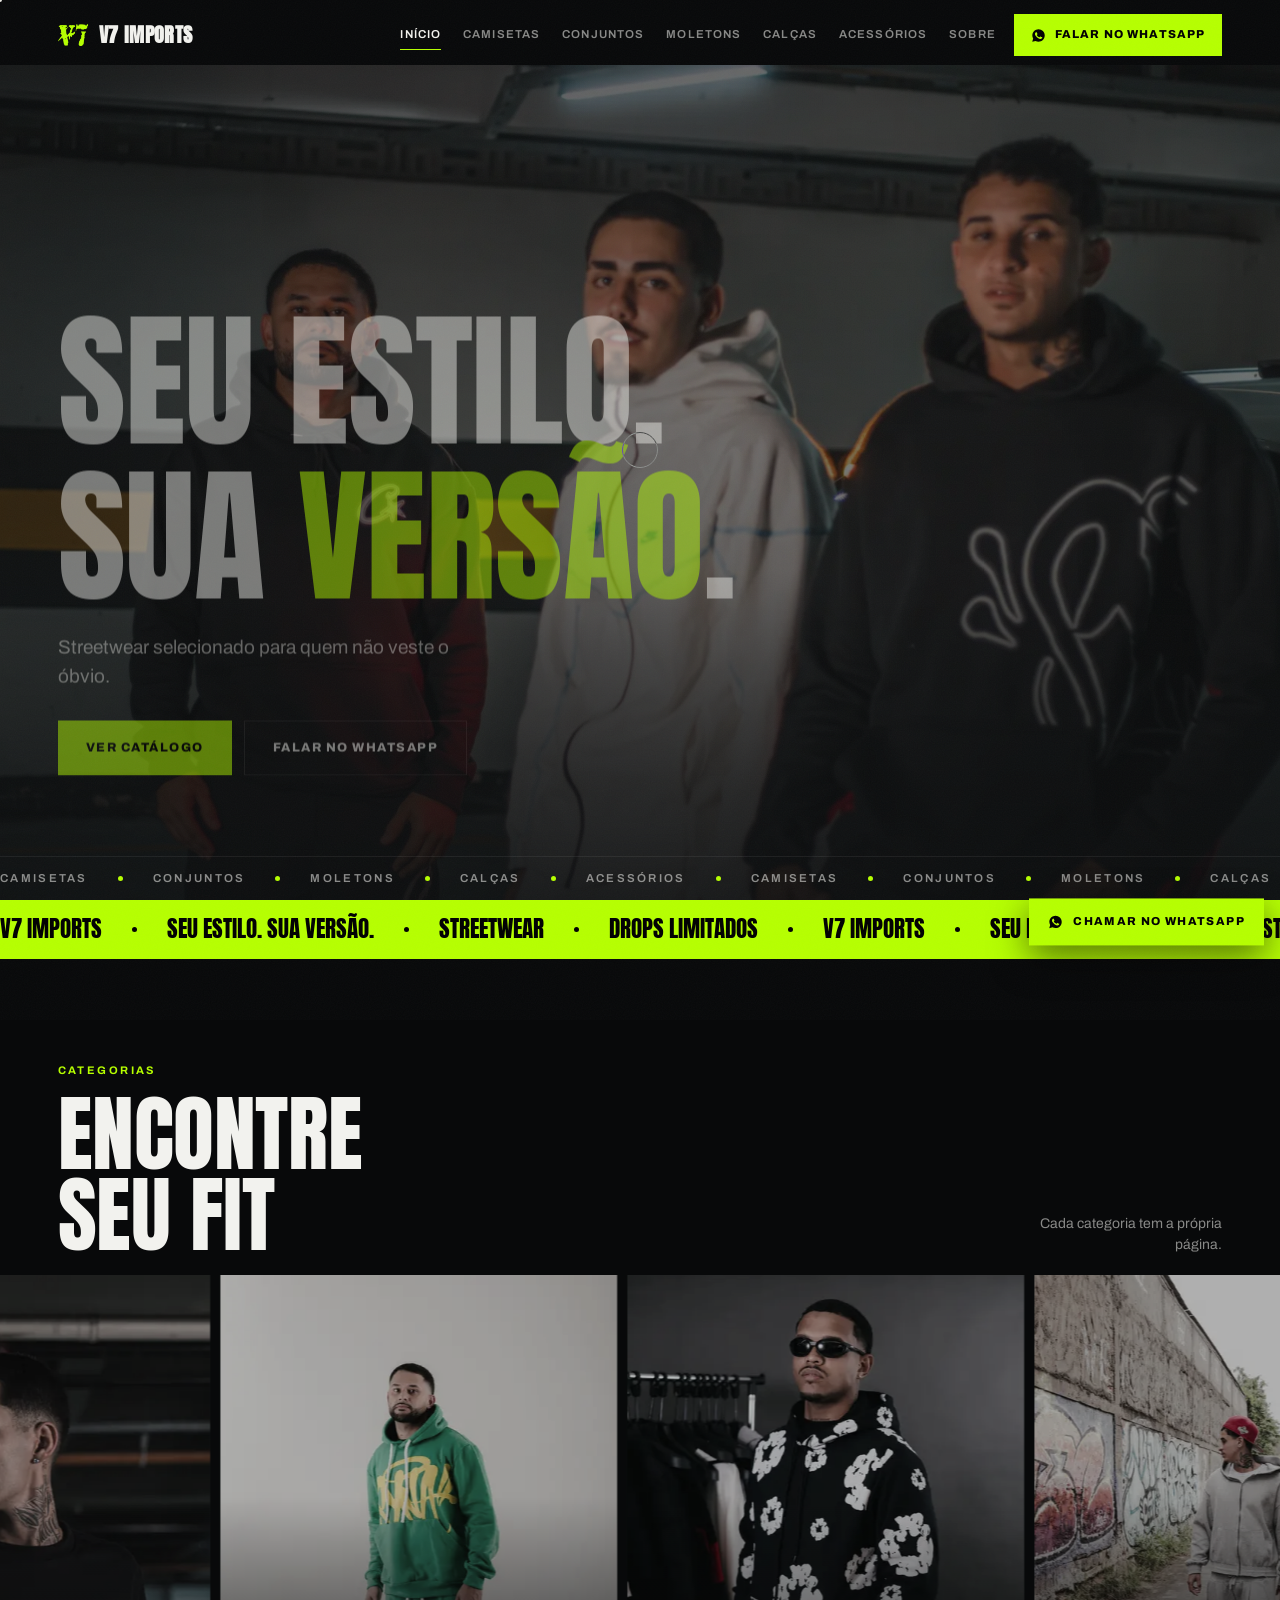
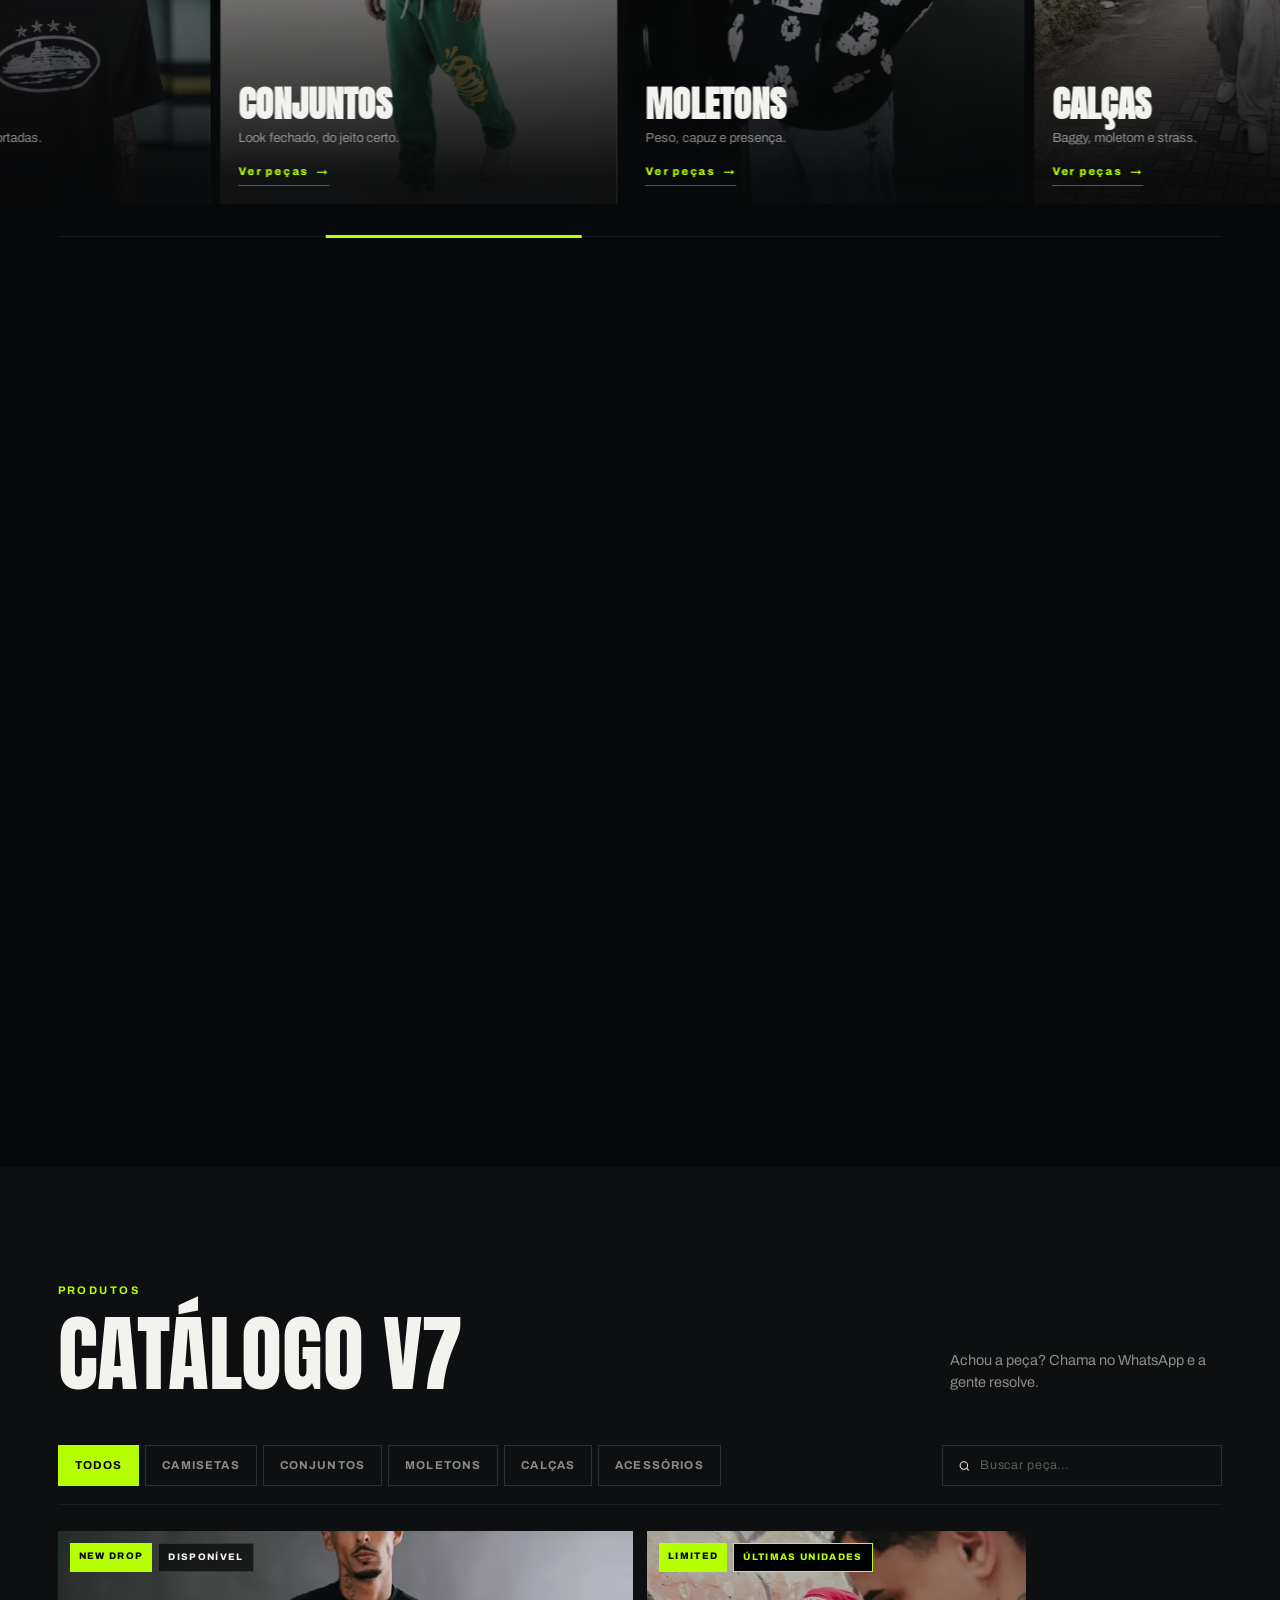
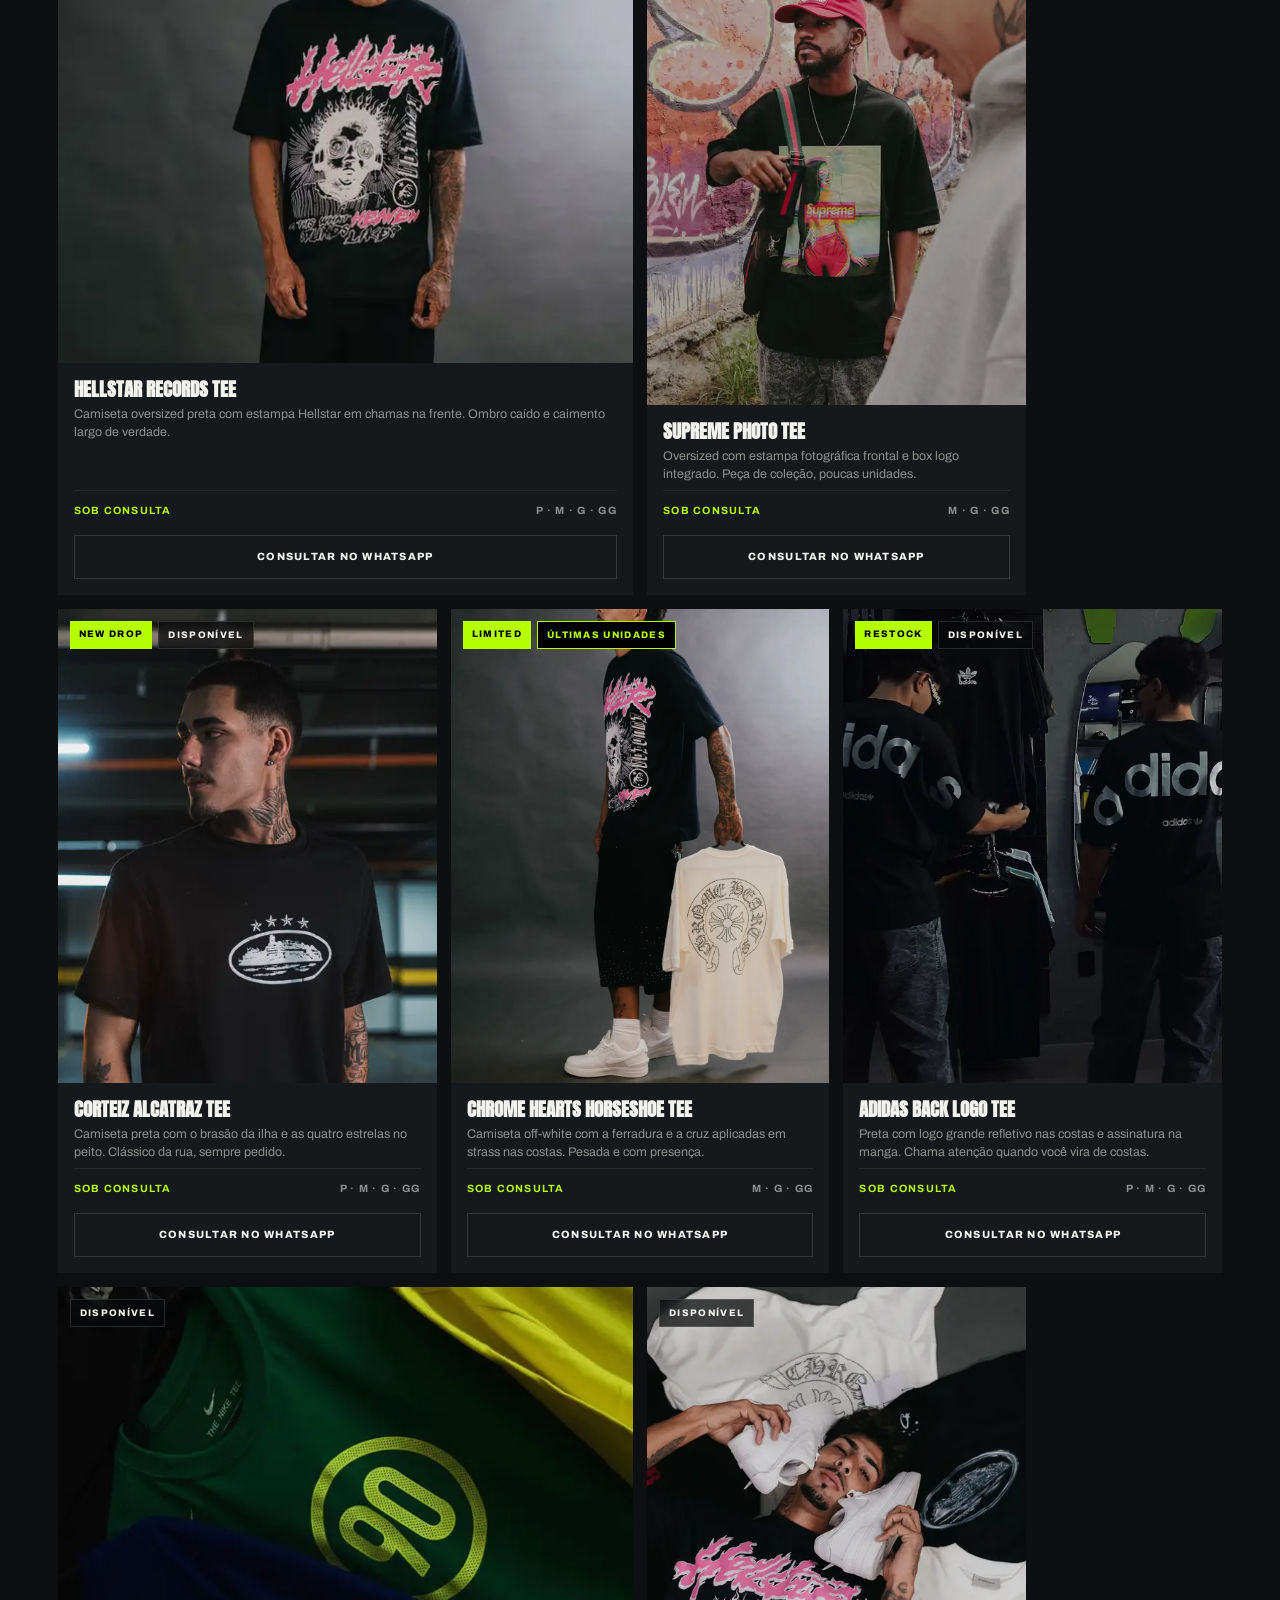
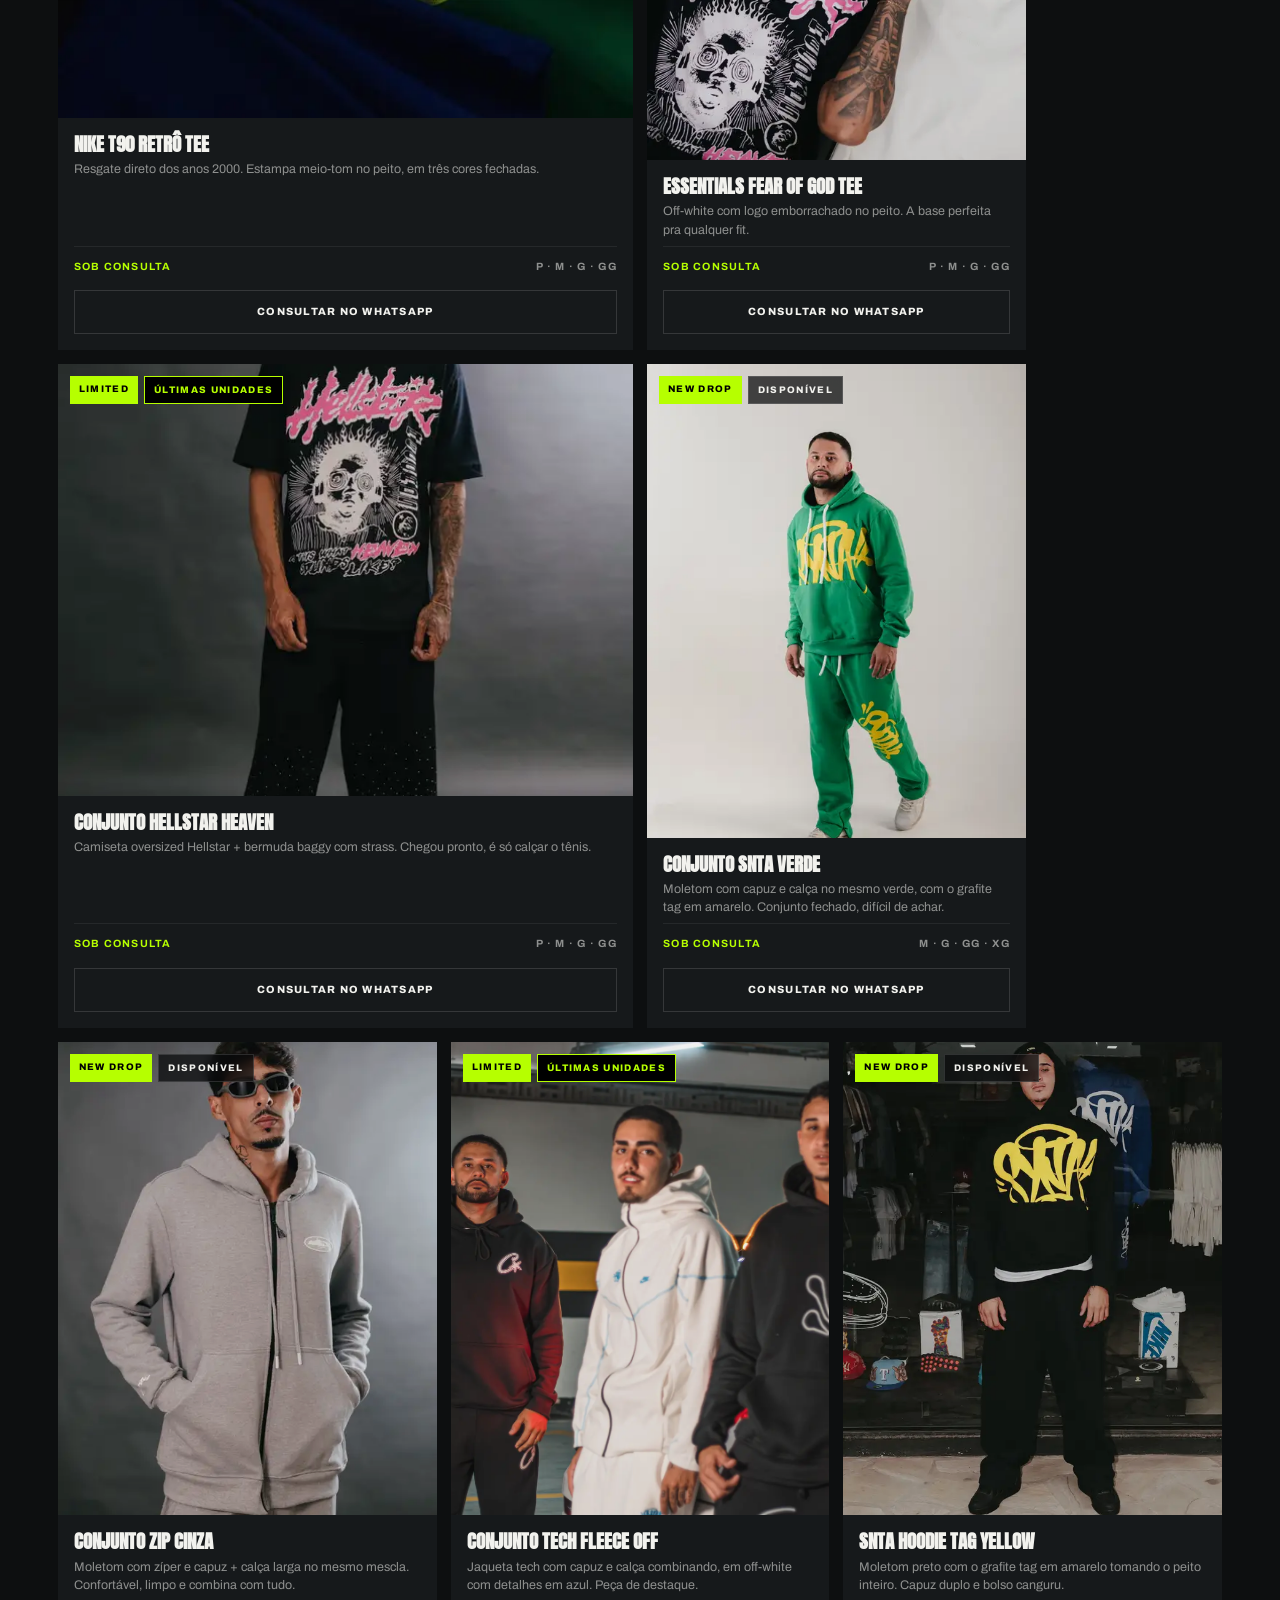
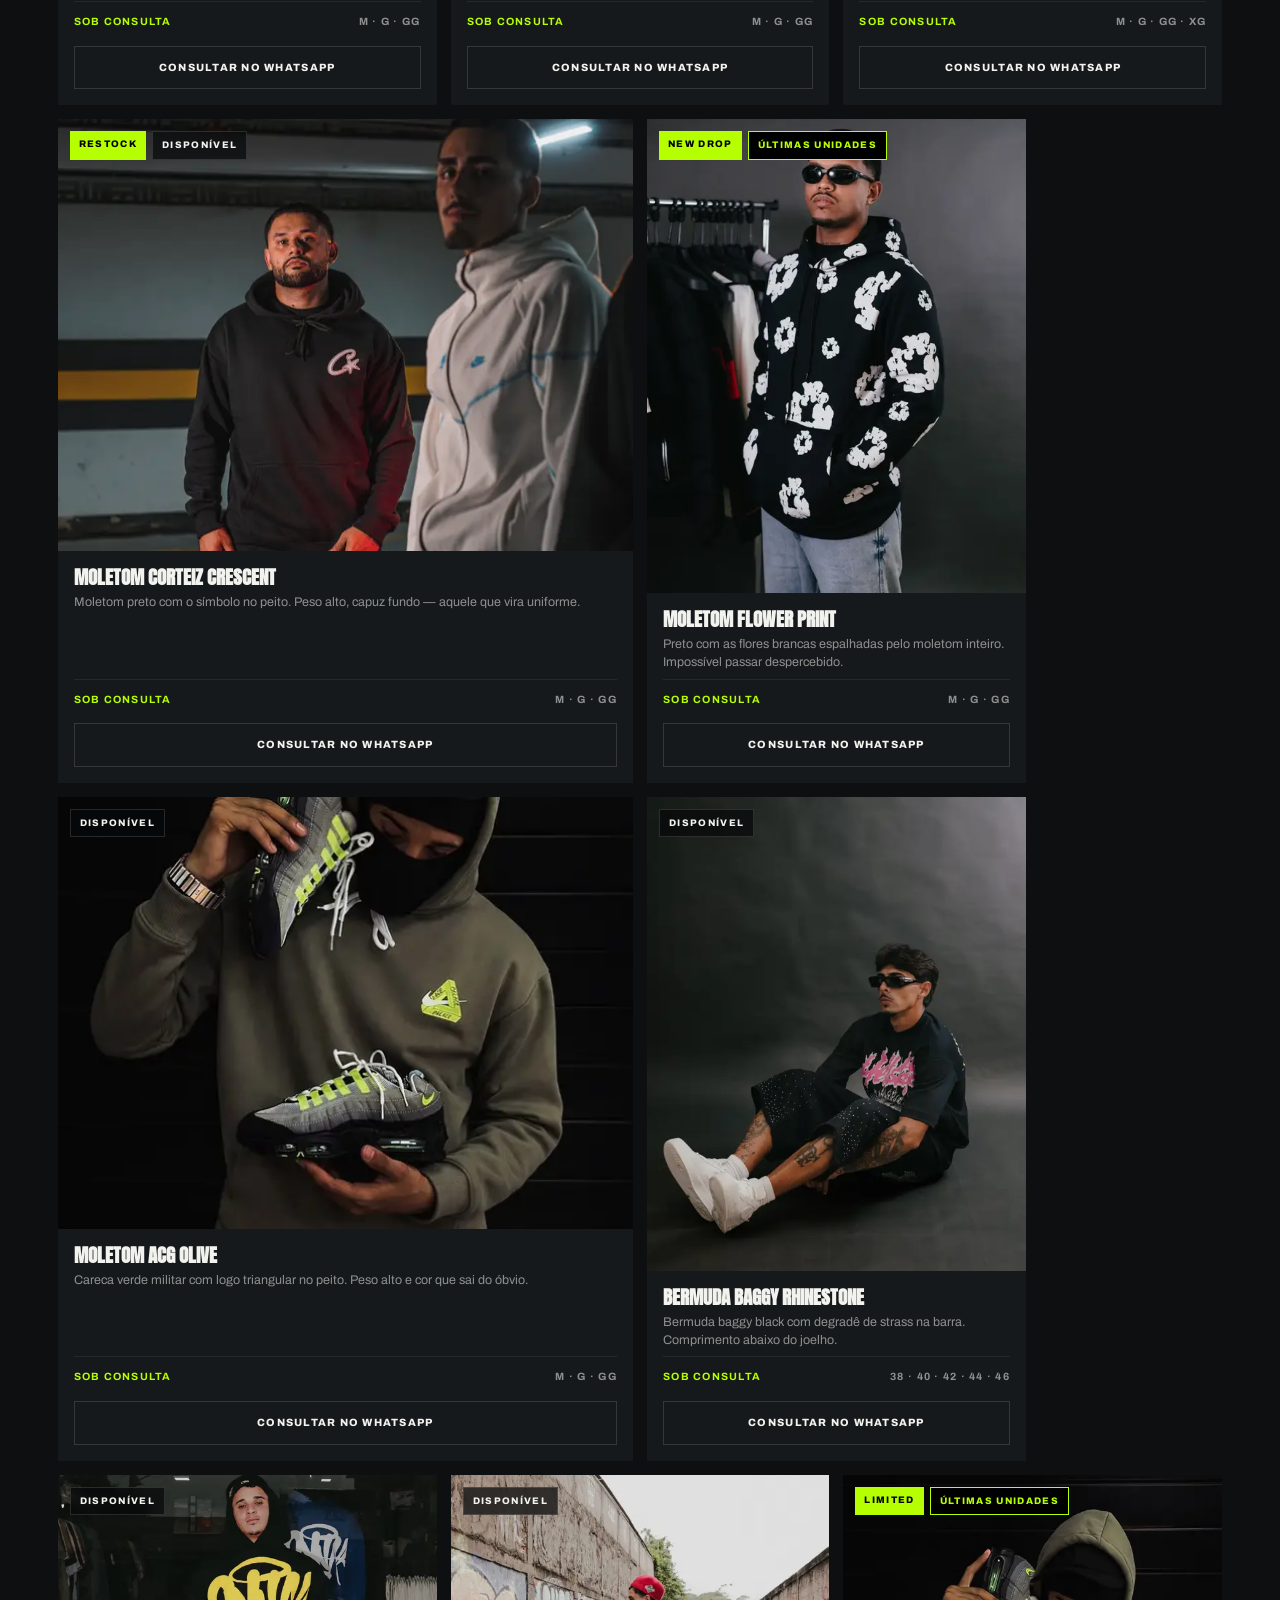
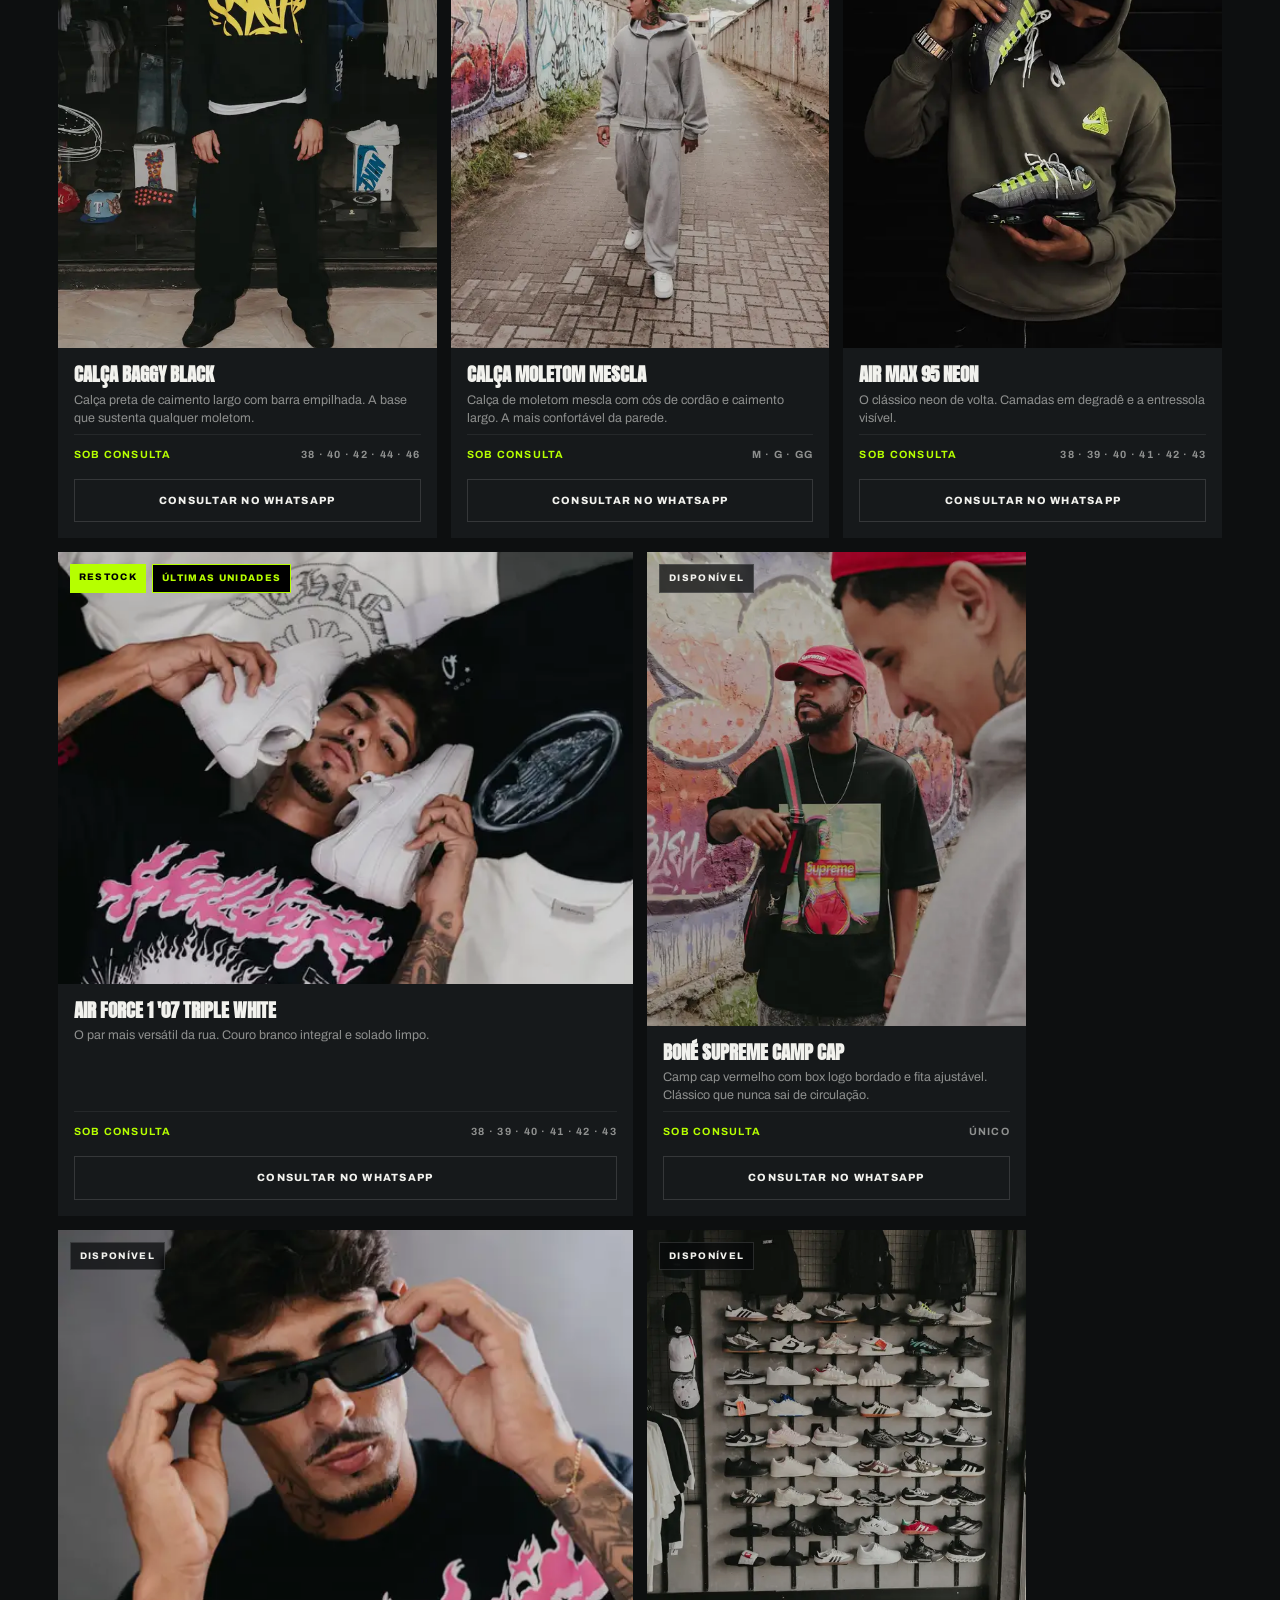
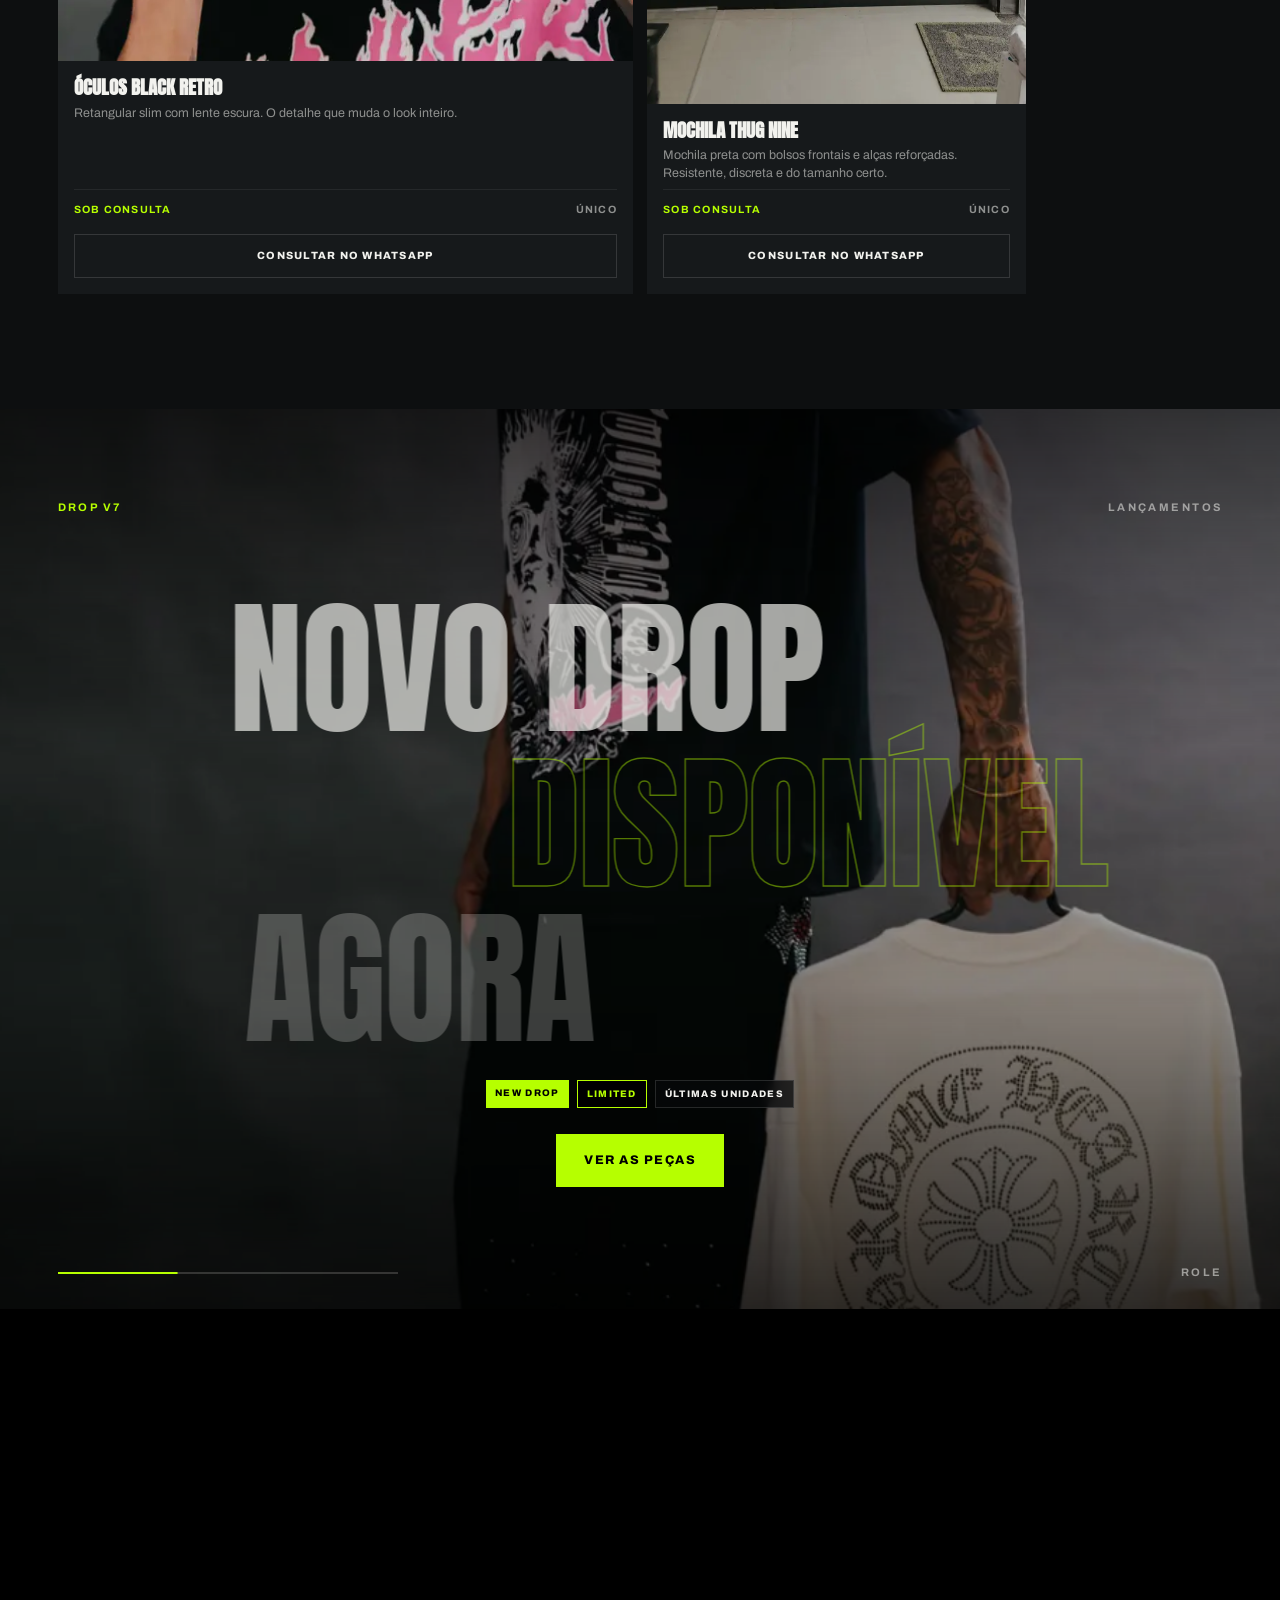
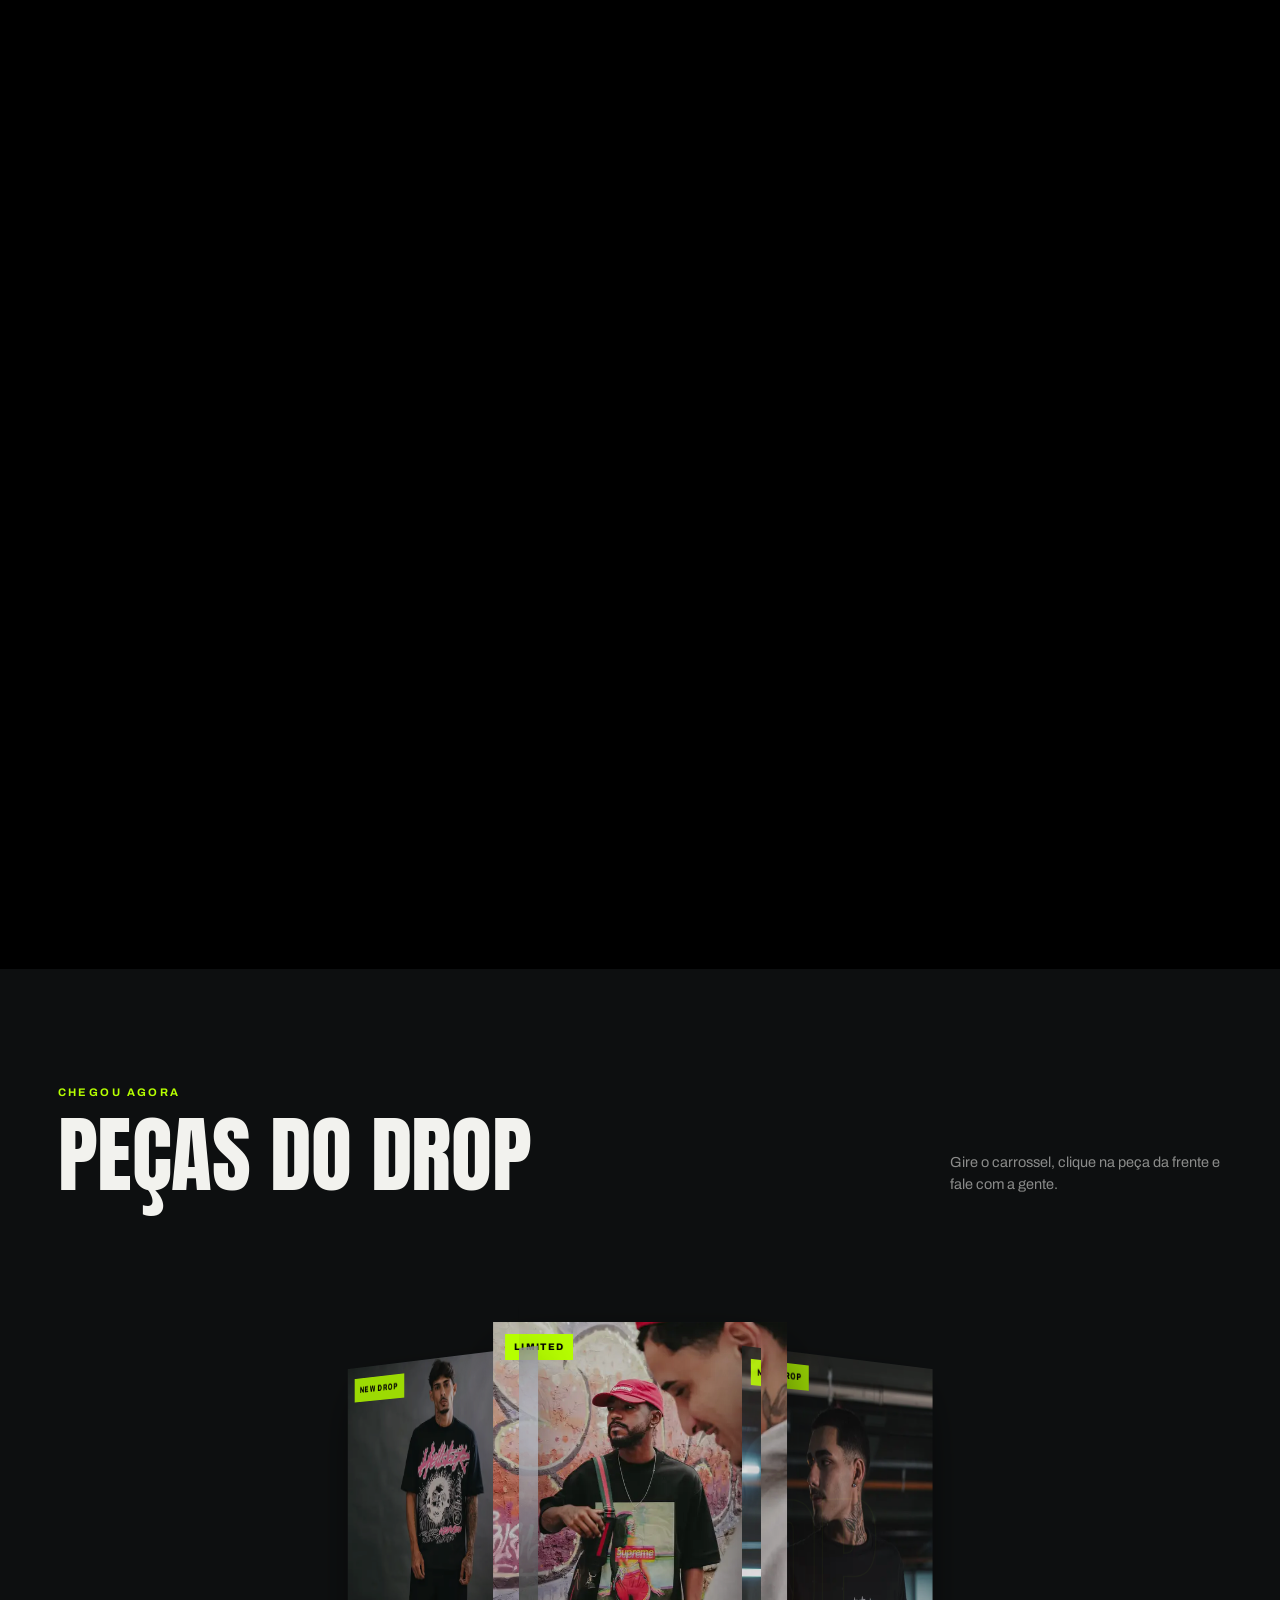
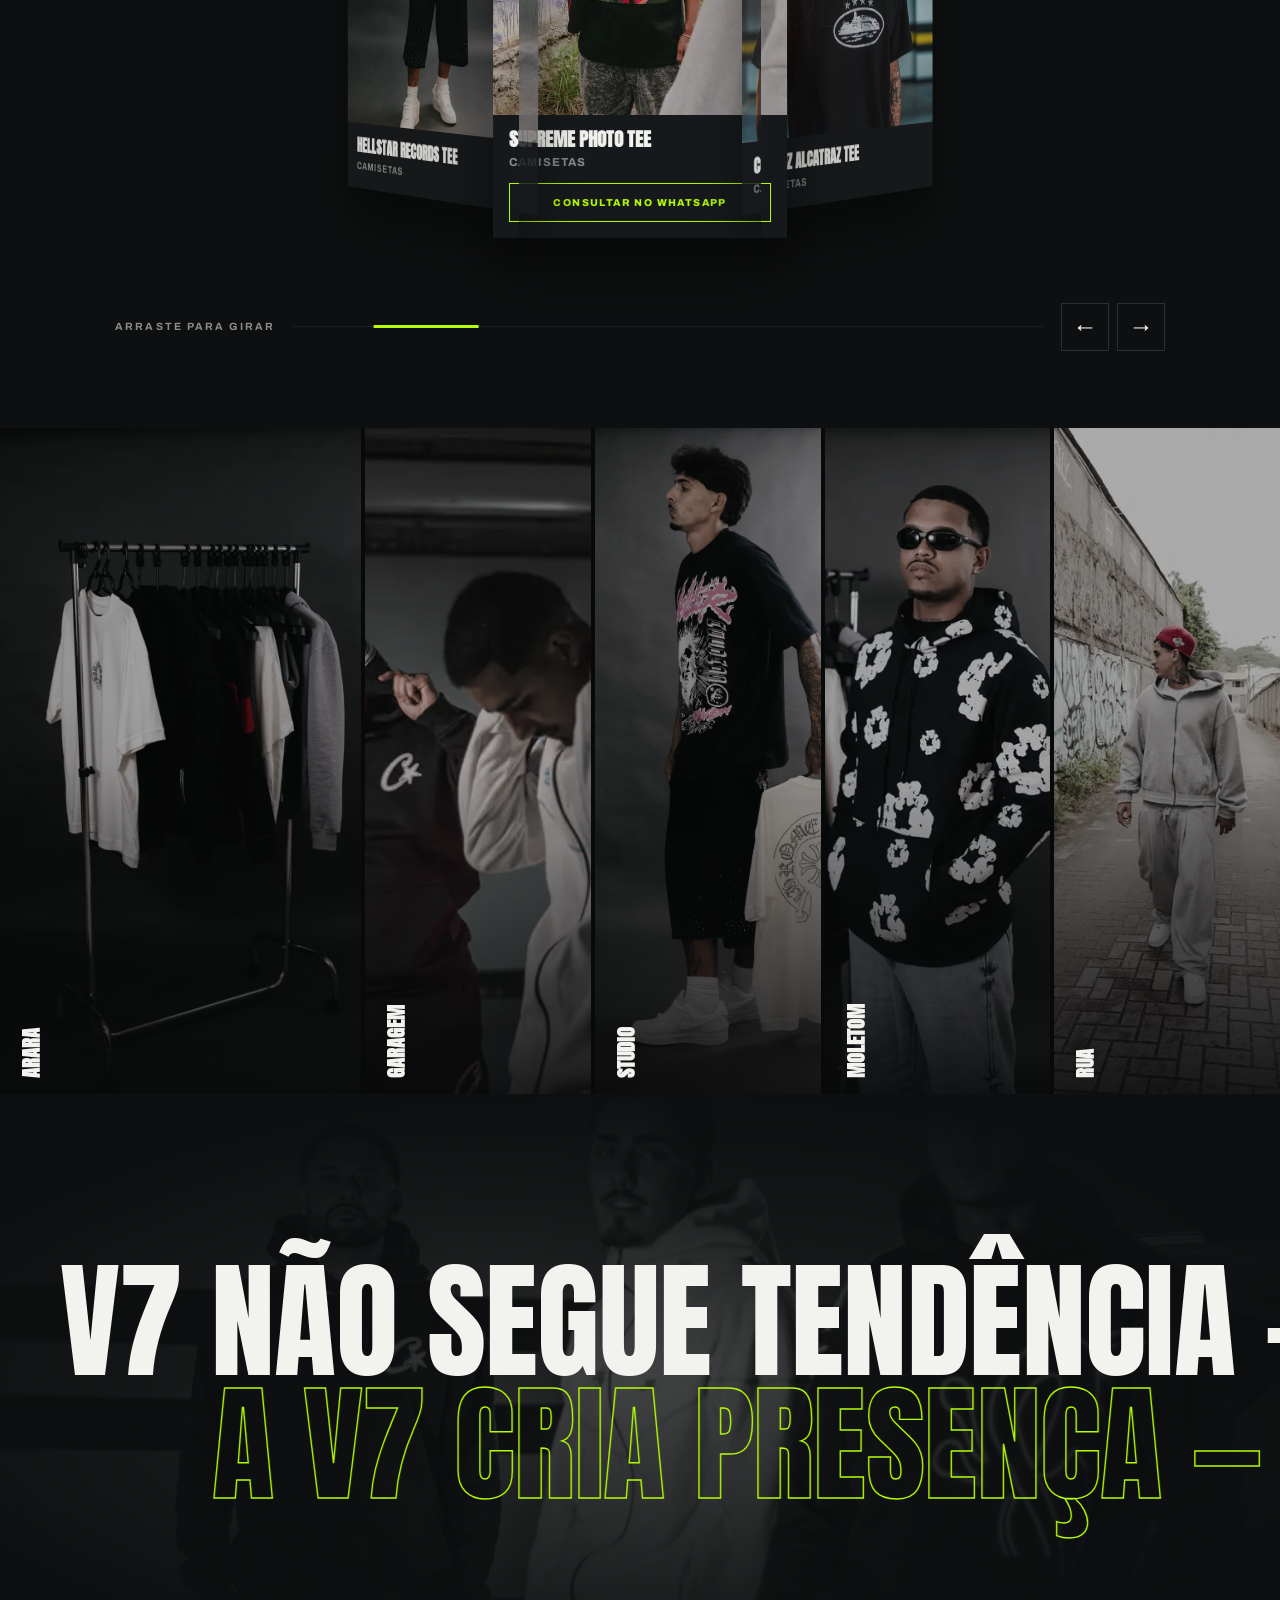
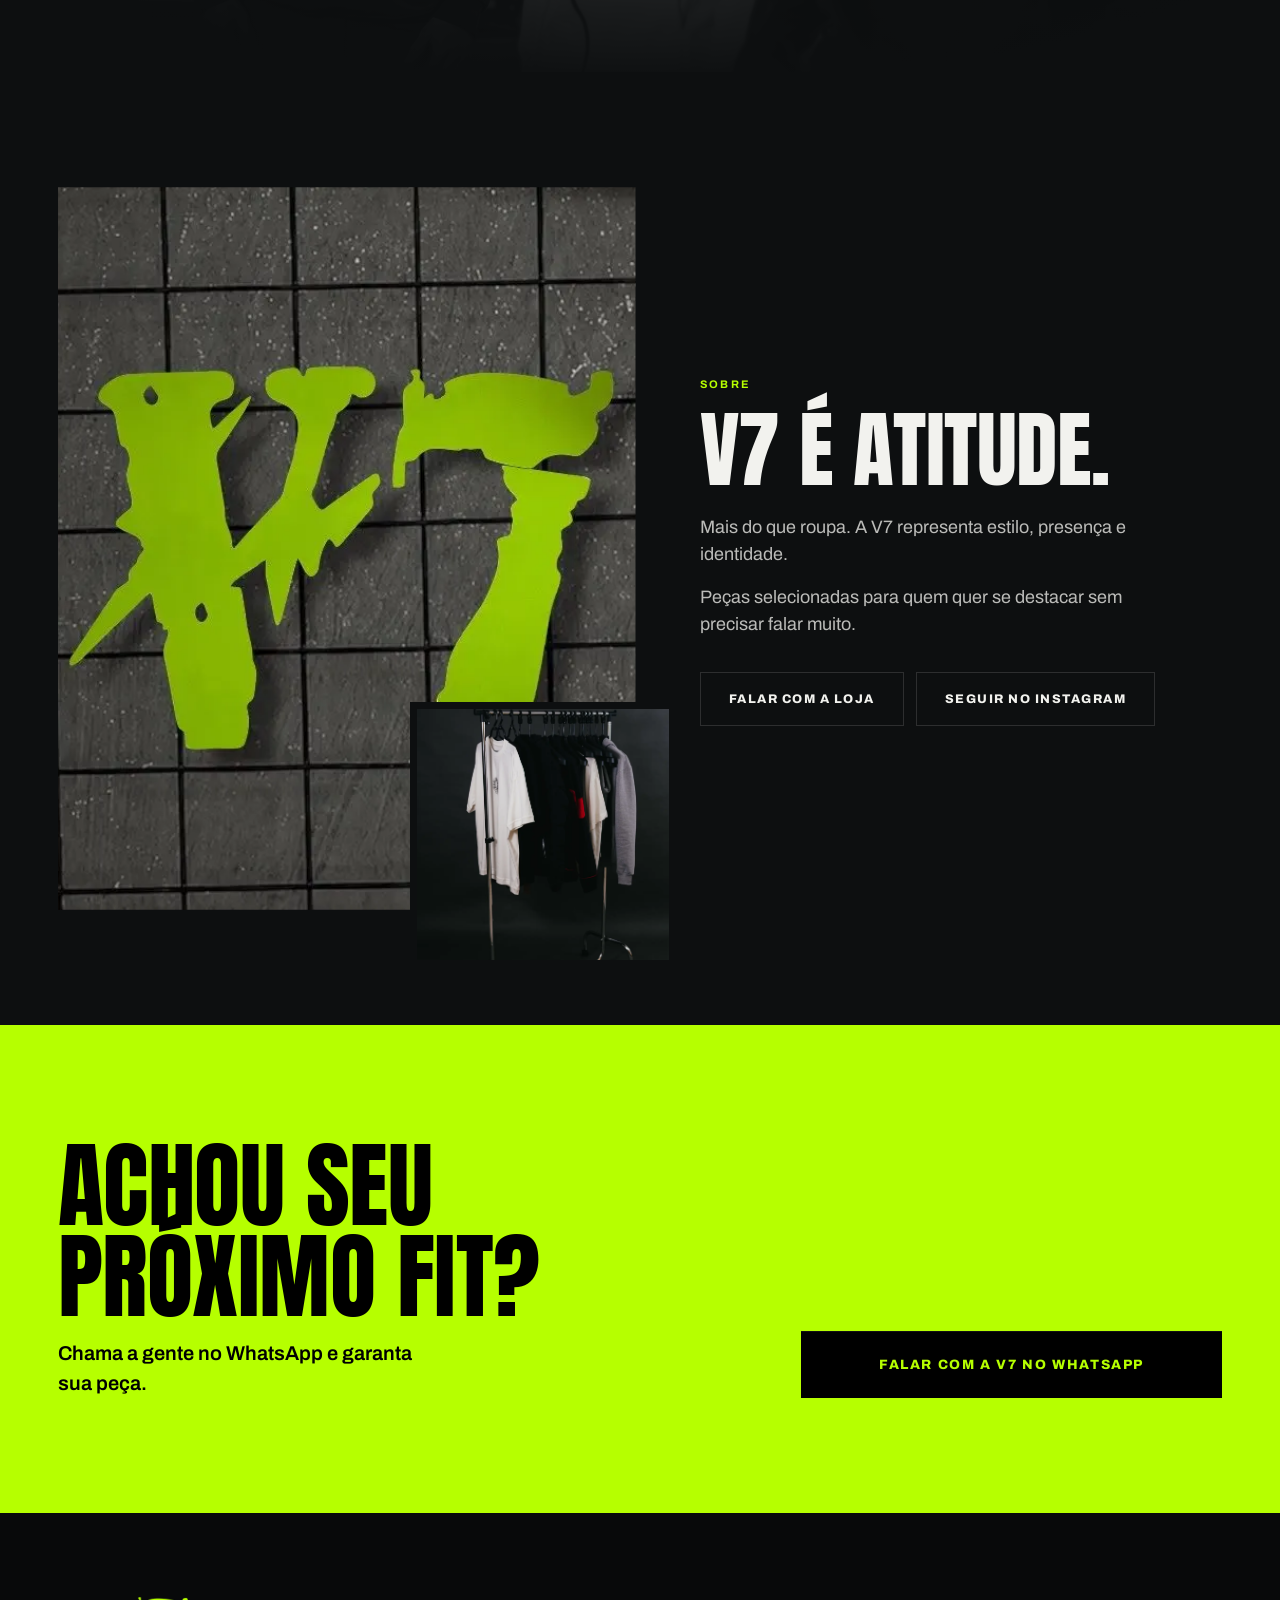
==== index.html @ ebac0447 "V7 Imports — catálogo digital Site estático da loja: home com hero em vídeo, trilho de categorias, c" ====
<!DOCTYPE html>
<html lang="pt-BR">
<head>
<meta charset="UTF-8">
<meta name="viewport" content="width=device-width, initial-scale=1, viewport-fit=cover">
<title>V7 IMPORTS — STREETWEAR SELECIONADO</title>
<meta name="description" content="V7 Imports — catálogo de streetwear importado. Camisetas, conjuntos, moletons, calças e acessórios. Fale direto no WhatsApp e garanta sua peça.">
<meta name="theme-color" content="#0D0F10">
<meta property="og:title" content="V7 IMPORTS — SEU ESTILO. SUA VERSÃO.">
<meta property="og:description" content="Streetwear selecionado para quem não veste o óbvio.">
<meta property="og:image" content="assets/img/garage-crew.webp">
<meta property="og:type" content="website">
<link rel="icon" href="assets/img/logo-v7.png">
<link rel="preconnect" href="https://fonts.googleapis.com">
<link rel="preconnect" href="https://fonts.gstatic.com" crossorigin>
<link href="https://fonts.googleapis.com/css2?family=Anton&family=Archivo:wght@400;500;600;700;800;900&display=swap" rel="stylesheet">
<link rel="stylesheet" href="assets/estilo.css">
</head>
<body data-pagina="home">

<main>
<!-- ============================== HERO ============================== -->
<section class="hero" id="inicio">
  <div class="hero__media" id="heroMedia">
    <video id="heroVideo" muted loop playsinline autoplay preload="auto" poster="assets/img/garage-crew.webp">
      <source src="assets/video/v7-reel-3.mp4" type="video/mp4">
    </video>
  </div>

  <div class="hero__in">
    <h1 class="dsp mega">
      <span class="ln"><span>Seu estilo.</span></span>
      <span class="ln"><span>Sua <em style="font-style:normal" class="neon">versão</em>.</span></span>
    </h1>
    <p class="hero__sub">Streetwear selecionado para quem não veste o óbvio.</p>
    <div class="hero__cta">
      <a class="btn" href="#catalogo"><span>Ver catálogo</span></a>
      <a class="btn ghost" data-wa-geral href="#" target="_blank" rel="noopener"><span>Falar no WhatsApp</span></a>
    </div>
  </div>

  <div class="hero__foot mq mq--line">
    <div class="mq__t" aria-hidden="true"><span>Camisetas</span><span class="dot n"></span><span>Conjuntos</span><span class="dot n"></span><span>Moletons</span><span class="dot n"></span><span>Calças</span><span class="dot n"></span><span>Acessórios</span><span class="dot n"></span></div>
    <div class="mq__t" aria-hidden="true"><span>Camisetas</span><span class="dot n"></span><span>Conjuntos</span><span class="dot n"></span><span>Moletons</span><span class="dot n"></span><span>Calças</span><span class="dot n"></span><span>Acessórios</span><span class="dot n"></span></div>
  </div>
</section>

<div class="mq mq--neon">
  <div class="mq__t" aria-hidden="true"><span>V7 IMPORTS</span><span class="dot"></span><span>Seu estilo. Sua versão.</span><span class="dot"></span><span>Streetwear</span><span class="dot"></span><span>Drops limitados</span><span class="dot"></span></div>
  <div class="mq__t" aria-hidden="true"><span>V7 IMPORTS</span><span class="dot"></span><span>Seu estilo. Sua versão.</span><span class="dot"></span><span>Streetwear</span><span class="dot"></span><span>Drops limitados</span><span class="dot"></span></div>
</div>

<!-- =========================== CATEGORIAS =========================== -->
<section class="cats" id="categorias">
  <div class="cats__sticky">
    <div class="cats__top">
      <div>
        <span class="lbl neon">Categorias</span>
        <h2 class="dsp big" style="margin-top:12px">Encontre<br>seu fit</h2>
      </div>
      <p class="dim" style="max-width:24ch;text-align:right;font-size:14px">Cada categoria tem a própria página.</p>
    </div>
    <div class="cats__track" id="catsTrack"></div>
    <div class="cats__rail"><i id="catsRail"></i></div>
  </div>
</section>

<!-- ============================ CATÁLOGO ============================ -->
<section class="sec" id="catalogo">
  <div class="sec-h">
    <div>
      <span class="lbl neon">Produtos</span>
      <h2 class="dsp big rv">Catálogo V7</h2>
    </div>
    <p class="rv">Achou a peça? Chama no WhatsApp e a gente resolve.</p>
  </div>

  <div class="tools">
    <div class="filters" id="filters"></div>
    <label class="search">
      <svg width="14" height="14" viewBox="0 0 24 24" fill="none" stroke="currentColor" stroke-width="2"><circle cx="11" cy="11" r="7"/><path d="M20 20l-3.5-3.5"/></svg>
      <input type="search" id="busca" placeholder="Buscar peça..." aria-label="Buscar produto">
    </label>
  </div>

  <div class="grid" id="grid"></div>
</section>

<!-- ============================== DROP ============================== -->
<section class="drop" id="drop">
  <div class="drop__sticky">
    <div class="drop__media" id="dropMedia">
      <video id="dropVideo" muted loop playsinline preload="auto" poster="assets/img/hellstar-side.webp">
        <source src="assets/video/v7-reel.mp4" type="video/mp4">
      </video>
    </div>
    <div class="drop__veil" id="dropVeu"></div>
    <div class="drop__in">
      <div style="display:flex;justify-content:space-between;gap:16px" class="lbl">
        <span class="neon">Drop V7</span>
        <span class="dim">Lançamentos</span>
      </div>

      <div class="drop__title">
        <h2 class="dsp mega">
          <span class="l"><span data-drop-line>Novo drop</span></span>
          <span class="l"><span data-drop-line class="stroke">disponível</span></span>
          <span class="l"><span data-drop-line>agora</span></span>
        </h2>
        <div class="drop__k">
          <span class="tg">NEW DROP</span>
          <span class="tg ult">LIMITED</span>
          <span class="tg gh">ÚLTIMAS UNIDADES</span>
        </div>
        <div style="margin-top:26px">
          <a class="btn" href="#lancamentos"><span>Ver as peças</span></a>
        </div>
      </div>

      <div class="drop__foot">
        <div class="drop__bar"><i id="dropBar"></i></div>
        <span class="lbl dim">Role</span>
      </div>
    </div>
  </div>
</section>

<!-- ================== PEÇAS DO DROP — ORBIT CAROUSEL ================ -->
<section class="sec" id="lancamentos" style="padding-bottom:clamp(40px,6vw,80px)">
  <div class="sec-h">
    <div>
      <span class="lbl neon">Chegou agora</span>
      <h2 class="dsp big rv">Peças do drop</h2>
    </div>
    <p class="rv">Gire o carrossel, clique na peça da frente e fale com a gente.</p>
  </div>
  <div id="orbita"></div>
</section>

<div class="faixa" id="faixa"></div>

<!-- ============================ IMPACTO ============================= -->
<section class="impact">
  <div class="impact__bg"><img src="assets/img/garage-crew.webp" alt="" loading="lazy"></div>
  <div class="impact__row" data-imp="-1">
    <span class="dsp">V7 não segue tendência —</span><span class="dsp">V7 não segue tendência —</span>
  </div>
  <div class="impact__row" data-imp="1" style="text-align:right">
    <span class="dsp stroke">A V7 cria presença —</span><span class="dsp stroke">A V7 cria presença —</span>
  </div>
</section>

<!-- ============================= SOBRE ============================== -->
<section class="sec" id="sobre">
  <div class="about">
    <div class="about__media rv">
      <div class="m1 rv-clip"><img src="assets/img/v7-wall.webp" alt="Logo V7 na parede da loja" loading="lazy"></div>
      <div class="m2"><img src="assets/img/arara.webp" alt="Arara com as peças da V7" loading="lazy"></div>
    </div>
    <div>
      <span class="lbl neon">Sobre</span>
      <h2 class="dsp big rv" style="margin:14px 0 24px">V7 é atitude.</h2>
      <p class="rv">Mais do que roupa. A V7 representa estilo, presença e identidade.</p>
      <p class="rv">Peças selecionadas para quem quer se destacar sem precisar falar muito.</p>
      <div style="margin-top:34px;display:flex;gap:12px;flex-wrap:wrap" class="rv">
        <a class="btn ghost" data-wa-geral href="#" target="_blank" rel="noopener"><span>Falar com a loja</span></a>
        <a class="btn ghost" data-ig href="#" target="_blank" rel="noopener"><span>Seguir no Instagram</span></a>
      </div>
    </div>
  </div>
</section>

<!-- ============================== CTA =============================== -->
<section class="cta" id="contato">
  <div class="cta__in">
    <div>
      <h2 class="dsp">Achou seu<br>próximo fit?</h2>
      <p>Chama a gente no WhatsApp e garanta sua peça.</p>
    </div>
    <div>
      <a class="btn blk lg" data-wa-geral href="#" target="_blank" rel="noopener" style="width:100%">
        <span>Falar com a V7 no WhatsApp</span>
      </a>
    </div>
  </div>
</section>
</main>

<script src="assets/catalogo.js"></script>
<script src="assets/site.js"></script>
</body>
</html>
---- assets/estilo.css ----
/* ==========================================================================
   V7 IMPORTS — estilo do site inteiro
   (usado pelo index.html e por todas as páginas de categoria)
   ========================================================================== */
:root{
  color-scheme:dark;
  --noir:#0D0F10;
  --ink:#08090A;
  --graf:#16191B;
  --neon:#B6FF00;
  --off:#F2F2EE;
  --mute:rgba(242,242,238,.55);
  --line:rgba(242,242,238,.14);
  --line-soft:rgba(242,242,238,.07);
  --f-display:'Anton','Haettenschweiler','Arial Narrow',Impact,system-ui,sans-serif;
  --f-body:'Archivo','Inter',system-ui,-apple-system,'Segoe UI',sans-serif;
  --pad:clamp(18px,4.5vw,72px);
  --head-h:70px;
  --ease:cubic-bezier(.16,1,.3,1);
}
*,*::before,*::after{box-sizing:border-box;margin:0;padding:0}
html{scroll-behavior:smooth;-webkit-text-size-adjust:100%}
body{background:var(--noir);color:var(--off);font-family:var(--f-body);font-size:16px;line-height:1.5;overflow-x:hidden;-webkit-font-smoothing:antialiased}
body.lock{overflow:hidden}
img,video{display:block;max-width:100%}
a{color:inherit;text-decoration:none}
button,input{font:inherit;color:inherit;background:none;border:0;outline:0}
button{cursor:pointer}
::selection{background:var(--neon);color:#000}
:focus-visible{outline:2px solid var(--neon);outline-offset:3px}

/* --------------------------------------------------------- tipografia ---- */
.dsp{font-family:var(--f-display);text-transform:uppercase;line-height:.96;letter-spacing:-.005em;font-weight:400}
.mega{font-size:clamp(2.9rem,11.5vw,12rem)}
.big{font-size:clamp(2.3rem,6.6vw,6rem)}
.mid{font-size:clamp(1.8rem,3.6vw,3.2rem)}
.stroke{-webkit-text-stroke:1.4px var(--neon);color:transparent}
.lbl{font-size:11px;font-weight:700;letter-spacing:.22em;text-transform:uppercase}
.neon{color:var(--neon)}
.dim{color:var(--mute)}

/* linha com máscara: o padding dá folga pro til e pro acento não serem cortados */
.ln{display:block;overflow:hidden;padding-top:.18em;margin-top:-.18em}
/* títulos gigantes precisam de entrelinha 1: senão o til de "versão" encosta na linha de cima */
.hero h1,.drop__title h2{line-height:1.05}
.ln > span{display:block}

.grain{position:fixed;inset:-120px;z-index:9000;pointer-events:none;opacity:.032;
  background-image:url("data:image/svg+xml,%3Csvg xmlns='http://www.w3.org/2000/svg' width='220' height='220'%3E%3Cfilter id='n'%3E%3CfeTurbulence type='fractalNoise' baseFrequency='.85' numOctaves='3'/%3E%3C/filter%3E%3Crect width='100%25' height='100%25' filter='url(%23n)'/%3E%3C/svg%3E");
  animation:grain 800ms steps(4) infinite}
@keyframes grain{0%{transform:translate(0,0)}25%{transform:translate(-12px,7px)}50%{transform:translate(9px,-11px)}75%{transform:translate(-5px,-5px)}100%{transform:translate(0,0)}}
.prog{position:fixed;top:0;left:0;height:2px;width:100%;z-index:8000;transform-origin:0 50%;transform:scaleX(0);background:var(--neon)}

.cur,.cur-d{position:fixed;top:0;left:0;z-index:9500;pointer-events:none;border-radius:50%;mix-blend-mode:difference;will-change:transform}
.cur{width:36px;height:36px;border:1px solid var(--off);margin:-18px 0 0 -18px;transition:width .3s var(--ease),height .3s var(--ease),margin .3s var(--ease)}
.cur-d{width:4px;height:4px;background:var(--off);margin:-2px 0 0 -2px}
body.cur-on .cur{width:76px;height:76px;margin:-38px 0 0 -38px;background:rgba(242,242,238,.1)}
@media (hover:none),(pointer:coarse){.cur,.cur-d{display:none}}

/* ------------------------------------------------------------ preloader -- */
.pre{position:fixed;inset:0;z-index:9800;background:var(--ink);display:grid;place-items:center;transition:clip-path 1s var(--ease)}
.pre.out{clip-path:inset(0 0 100% 0);pointer-events:none}
.pre img{width:clamp(140px,24vw,240px);filter:drop-shadow(0 0 40px rgba(182,255,0,.35))}
.pre__bar{width:min(280px,58vw);height:2px;background:rgba(242,242,238,.14);margin:28px auto 0;overflow:hidden}
.pre__bar i{display:block;height:100%;background:var(--neon);transform-origin:0 50%;transform:scaleX(0)}

/* --------------------------------------------------------------- header -- */
.head{position:fixed;top:0;left:0;right:0;z-index:7000;height:var(--head-h);display:flex;align-items:center;gap:18px;padding:0 var(--pad);transition:transform .45s var(--ease),background .3s,backdrop-filter .3s}
.head.solid{background:rgba(13,15,16,.8);backdrop-filter:blur(16px) saturate(1.2)}
.head.hide{transform:translateY(-102%)}
.brand{display:flex;align-items:center;gap:11px;flex:0 0 auto}
.brand img{width:30px}
.brand b{font-family:var(--f-display);font-size:20px;letter-spacing:.02em;line-height:1}
.nav{display:flex;gap:clamp(14px,1.7vw,26px);margin-left:auto;align-items:center}
.nav a{font-size:11.5px;font-weight:600;letter-spacing:.1em;text-transform:uppercase;color:var(--mute);position:relative;padding:6px 0;transition:color .25s;white-space:nowrap}
.nav a::after{content:"";position:absolute;left:0;bottom:0;height:1px;width:0;background:var(--neon);transition:width .35s var(--ease)}
.nav a:hover,.nav a.ativo{color:var(--off)}
.nav a.ativo::after,.nav a:hover::after{width:100%}
.btn-wa{display:inline-flex;align-items:center;gap:9px;background:var(--neon);color:#000;font-size:11.5px;font-weight:800;letter-spacing:.1em;text-transform:uppercase;padding:12px 17px;transition:transform .25s var(--ease),box-shadow .25s;flex:0 0 auto}
.btn-wa:hover{transform:translate(-2px,-2px);box-shadow:4px 4px 0 rgba(182,255,0,.3)}
.burger{display:none;width:44px;height:44px;margin-left:auto;position:relative;flex:0 0 auto}
.burger i{position:absolute;left:10px;right:10px;height:2px;background:var(--off);transition:transform .35s var(--ease),opacity .2s}
.burger i:nth-child(1){top:16px}.burger i:nth-child(2){top:22px}.burger i:nth-child(3){top:28px}
body.menu .burger i:nth-child(1){transform:translateY(6px) rotate(45deg)}
body.menu .burger i:nth-child(2){opacity:0}
body.menu .burger i:nth-child(3){transform:translateY(-6px) rotate(-45deg)}

.menu{position:fixed;inset:0;z-index:6900;background:var(--ink);padding:calc(var(--head-h) + 20px) var(--pad) 28px;display:flex;flex-direction:column;clip-path:inset(0 0 100% 0);transition:clip-path .7s var(--ease);pointer-events:none;overflow-y:auto}
body.menu .menu{clip-path:inset(0 0 0 0);pointer-events:auto}
.menu a.ml{font-family:var(--f-display);text-transform:uppercase;font-size:clamp(1.9rem,8vw,3.2rem);line-height:1.04;border-bottom:1px solid var(--line-soft);padding:11px 0;opacity:0;transform:translateY(24px);transition:opacity .5s var(--ease),transform .5s var(--ease),color .2s}
body.menu .menu a.ml{opacity:1;transform:none}
.menu a.ml:hover,.menu a.ml.ativo{color:var(--neon)}
.menu__foot{margin-top:auto;display:flex;justify-content:space-between;align-items:flex-end;gap:18px;flex-wrap:wrap;padding-top:24px}

/* --------------------------------------------------------------- botões -- */
.btn{--bg:var(--neon);--fg:#000;position:relative;display:inline-flex;align-items:center;justify-content:center;gap:12px;background:var(--bg);color:var(--fg);padding:17px 28px;overflow:hidden;font-size:12.5px;font-weight:800;letter-spacing:.12em;text-transform:uppercase;transition:transform .3s var(--ease),box-shadow .3s,color .3s}
.btn span{position:relative;z-index:2}
.btn::before{content:"";position:absolute;inset:0;background:var(--off);transform:translateY(101%);transition:transform .45s var(--ease)}
.btn:hover::before{transform:none}
.btn:hover{transform:translate(-3px,-3px);box-shadow:6px 6px 0 rgba(182,255,0,.25)}
.btn.ghost{--bg:transparent;--fg:var(--off);border:1px solid var(--line)}
.btn.ghost::before{background:var(--neon)}
.btn.ghost:hover{color:#000;box-shadow:6px 6px 0 rgba(242,242,238,.16)}
.btn.blk{--bg:#000;--fg:var(--neon)}
.btn.blk::before{background:var(--noir)}
.btn.lg{padding:23px 36px;font-size:13.5px}

/* ------------------------------------------------------------- marquees -- */
.mq{overflow:hidden;white-space:nowrap;display:flex;user-select:none}
.mq__t{display:flex;align-items:center;gap:30px;padding-right:30px;animation:mqm 32s linear infinite;flex:0 0 auto}
@keyframes mqm{to{transform:translateX(-100%)}}
.mq--neon{background:var(--neon);color:#000;padding:12px 0}
.mq--neon .mq__t{font-family:var(--f-display);font-size:clamp(16px,2vw,23px);text-transform:uppercase}
.mq--line{border-top:1px solid var(--line-soft);padding:13px 0}
.mq--line .mq__t{font-size:11.5px;font-weight:600;letter-spacing:.2em;color:var(--mute);text-transform:uppercase}
.dot{width:5px;height:5px;background:currentColor;border-radius:50%;flex:0 0 auto}
.dot.n{background:var(--neon)}

/* ----------------------------------------------------------------- hero -- */
.hero{position:relative;height:100svh;min-height:560px;overflow:hidden;background:var(--ink)}
.hero__media{position:absolute;inset:0;will-change:transform}
.hero__media video,.hero__media img{width:100%;height:100%;object-fit:cover;object-position:50% 42%}
.hero__media::after{content:"";position:absolute;inset:0;background:
  linear-gradient(to top,var(--noir) 1%,rgba(13,15,16,.42) 46%,rgba(13,15,16,.5) 100%),
  radial-gradient(110% 80% at 78% 22%,transparent 0%,rgba(8,9,10,.55) 72%)}
.hero__in{position:relative;z-index:3;height:100%;padding:var(--head-h) var(--pad) clamp(72px,10vh,112px);display:flex;flex-direction:column;justify-content:flex-end}
.hero h1{margin-bottom:20px}
.hero h1 .ln > span{transform:translateY(106%);animation:sobe 1.15s var(--ease) forwards}
.hero h1 .ln:nth-child(2) > span{animation-delay:.09s}
@keyframes sobe{to{transform:none}}
.hero__sub{max-width:36ch;font-size:clamp(15px,1.5vw,19px);color:rgba(242,242,238,.8);margin-bottom:30px;opacity:0;animation:aparece 1s .5s forwards}
@keyframes aparece{to{opacity:1}}
.hero__cta{display:flex;gap:12px;flex-wrap:wrap;opacity:0;animation:aparece 1s .68s forwards}
.hero__foot{position:absolute;bottom:0;left:0;right:0;z-index:4}

/* ---------------------------------------------------------- seções base -- */
.sec{padding:clamp(60px,9vw,132px) var(--pad);position:relative}
.sec-h{display:flex;align-items:flex-end;justify-content:space-between;gap:26px;flex-wrap:wrap;margin-bottom:clamp(28px,4vw,54px)}
.sec-h .lbl{color:var(--neon);display:block;margin-bottom:14px}
.sec-h p{max-width:34ch;color:var(--mute);font-size:14.5px}

.rv{opacity:0;transform:translateY(38px);transition:opacity .9s var(--ease),transform .9s var(--ease)}
.rv.in{opacity:1;transform:none}
.rv-clip{clip-path:inset(0 0 100% 0);transition:clip-path 1.2s var(--ease)}
.rv-clip.in{clip-path:inset(0 0 0 0)}
.rv-w{opacity:0;transform:translateY(20px);transition:opacity .7s var(--ease),transform .7s var(--ease)}
.rv-w.in{opacity:1;transform:none}

/* ----------------------------------------------------------- categorias -- */
.cats{position:relative;background:var(--ink)}
.cats__sticky{position:sticky;top:0;height:100svh;overflow:hidden;display:flex;flex-direction:column}
.cats__top{padding:calc(var(--head-h) + 28px) var(--pad) 20px;display:flex;justify-content:space-between;align-items:flex-end;gap:22px}
.cats__track{display:flex;gap:10px;padding:0 var(--pad) 32px;flex:1;will-change:transform}
.cat{position:relative;flex:0 0 clamp(240px,31vw,450px);height:100%;overflow:hidden;background:var(--graf);display:block}
.cat img{position:absolute;inset:0;width:100%;height:100%;object-fit:cover;filter:grayscale(.45) brightness(.74);transition:transform 1.1s var(--ease),filter .6s}
.cat:hover img{transform:scale(1.06);filter:grayscale(0) brightness(.94)}
.cat::after{content:"";position:absolute;inset:0;background:linear-gradient(to top,rgba(8,9,10,.94) 5%,transparent 58%)}
.cat__b{position:absolute;left:18px;right:18px;bottom:18px;z-index:2}
.cat__b h3{font-family:var(--f-display);text-transform:uppercase;font-size:clamp(1.5rem,2.8vw,2.5rem);line-height:.94}
.cat__b p{font-size:13px;color:var(--mute);margin-top:7px}
.cat__go{margin-top:15px;display:inline-flex;align-items:center;gap:8px;font-size:11px;font-weight:800;letter-spacing:.16em;color:var(--neon);border-bottom:1px solid rgba(182,255,0,.4);padding-bottom:5px}
.cats__rail{margin:0 var(--pad) 22px;height:1px;background:var(--line-soft);position:relative}
.cats__rail i{position:absolute;top:-1px;left:0;height:3px;width:22%;background:var(--neon)}
@media (max-width:900px){
  .cats{height:auto!important}
  .cats__sticky{position:static;height:auto}
  .cats__track{flex:none;transform:none!important;overflow-x:auto;overflow-y:hidden;scroll-snap-type:x mandatory;height:70vh;scrollbar-width:none;-webkit-overflow-scrolling:touch}
  .cats__track::-webkit-scrollbar{display:none}
  .cat{flex:0 0 78vw;scroll-snap-align:center}
  .cats__rail{display:none}
}

/* ------------------------------------------------------------- catálogo -- */
.tools{display:flex;gap:12px;align-items:center;flex-wrap:wrap;margin-bottom:26px;padding-bottom:18px;border-bottom:1px solid var(--line-soft)}
.filters{display:flex;gap:6px;flex-wrap:wrap}
.fl{font-size:11.5px;font-weight:700;letter-spacing:.1em;text-transform:uppercase;padding:11px 16px;border:1px solid var(--line);color:var(--mute);transition:.25s var(--ease);white-space:nowrap}
.fl:hover{border-color:var(--off);color:var(--off)}
.fl.on{background:var(--neon);border-color:var(--neon);color:#000}
.search{position:relative;margin-left:auto;display:flex;align-items:center;gap:9px;border:1px solid var(--line);padding:10px 15px;min-width:min(280px,100%)}
.search:focus-within{border-color:var(--neon)}
.search input{width:100%;font-size:12.5px;letter-spacing:.06em}
.search input::placeholder{color:rgba(242,242,238,.35)}

.grid{display:grid;grid-template-columns:repeat(6,1fr);gap:clamp(8px,1.1vw,14px)}
.card{grid-column:span 2;position:relative;background:var(--graf);overflow:hidden;text-align:left;display:flex;flex-direction:column}
.card.w3{grid-column:span 3}
.card__ph{position:relative;overflow:hidden;aspect-ratio:4/5;background:var(--ink);width:100%}
.card.w3 .card__ph{aspect-ratio:16/12}
.card__ph img{width:100%;height:100%;object-fit:cover;transition:transform 1.2s var(--ease),filter .5s;filter:brightness(.95)}
.card:hover .card__ph img{transform:scale(1.05);filter:brightness(1)}
.card__tag{position:absolute;top:12px;left:12px;z-index:3;display:flex;gap:6px;flex-wrap:wrap}
.tg{font-size:9.5px;font-weight:800;letter-spacing:.14em;padding:6px 9px;background:var(--neon);color:#000}
.tg.gh{background:rgba(8,9,10,.72);color:var(--off);border:1px solid var(--line);backdrop-filter:blur(6px)}
.tg.ult{background:#000;color:var(--neon);border:1px solid var(--neon)}
.card__hov{position:absolute;left:0;right:0;bottom:0;z-index:3;background:var(--neon);color:#000;font-size:10.5px;font-weight:800;letter-spacing:.14em;padding:12px;text-align:center;transform:translateY(101%);transition:transform .4s var(--ease)}
.card:hover .card__hov{transform:none}
.card__b{padding:16px;display:flex;flex-direction:column;gap:7px;flex:1}
.card__b h3{font-family:var(--f-display);font-size:clamp(16px,1.5vw,22px);text-transform:uppercase;line-height:1}
.card__b .desc{font-size:12.5px;color:var(--mute);line-height:1.45;display:-webkit-box;-webkit-line-clamp:2;-webkit-box-orient:vertical;overflow:hidden}
.card__meta{display:flex;justify-content:space-between;align-items:center;gap:10px;margin-top:auto;padding-top:12px;border-top:1px solid var(--line-soft);font-size:10.5px;font-weight:700;letter-spacing:.12em;text-transform:uppercase;color:var(--mute)}
.card__wa{margin:0 16px 16px;display:flex;align-items:center;justify-content:center;gap:8px;border:1px solid var(--line);padding:13px;font-size:10.5px;font-weight:800;letter-spacing:.12em;text-transform:uppercase;transition:.3s var(--ease)}
.card__wa:hover{background:var(--neon);color:#000;border-color:var(--neon)}
.empty{grid-column:1/-1;padding:70px 0;text-align:center}
@media (max-width:1100px){.grid{grid-template-columns:repeat(4,1fr)}.card,.card.w3{grid-column:span 2}.card.w3 .card__ph{aspect-ratio:4/5}}
@media (max-width:640px){
  .grid{grid-template-columns:repeat(2,1fr);gap:8px}
  .card,.card.w3{grid-column:span 1}
  .card__b{padding:11px;gap:5px}
  .card__b .desc{display:none}
  .card__wa{margin:0 11px 11px;padding:12px}
  .search{margin-left:0;width:100%}
}

/* ----------------------------------------------------------------- drop -- */
.drop{position:relative;background:#000}
.drop__sticky{position:sticky;top:0;height:100svh;overflow:hidden}
.drop__media{position:absolute;inset:0;will-change:transform}
.drop__media video{width:100%;height:100%;object-fit:cover}
.drop__veil{position:absolute;inset:0;will-change:opacity;background:linear-gradient(to bottom,rgba(0,0,0,.82),rgba(0,0,0,.32) 38%,rgba(0,0,0,.42) 64%,rgba(0,0,0,.9))}
.drop__in{position:absolute;inset:0;z-index:3;padding:calc(var(--head-h) + 20px) var(--pad) 28px;display:flex;flex-direction:column;justify-content:space-between;text-align:center}
.drop__title{margin:auto 0}
.drop__title .l{display:block;overflow:hidden;padding-top:.18em;margin-top:-.18em}
.drop__title .l span{display:block;will-change:transform,opacity}
.drop__k{display:flex;gap:8px;justify-content:center;flex-wrap:wrap;margin-top:24px}
.drop__foot{display:flex;justify-content:space-between;align-items:center;gap:18px}
.drop__bar{flex:1;max-width:340px;height:2px;background:rgba(242,242,238,.18);position:relative;overflow:hidden}
.drop__bar i{position:absolute;inset:0;background:var(--neon);transform-origin:0 50%;transform:scaleX(0)}

/* ------------------------------------- ORBIT CAROUSEL (peças do drop) ---- */
.orbita{--ow:clamp(220px,23vw,330px);position:relative;height:clamp(540px,74svh,800px);overflow:hidden;
  perspective:1500px;perspective-origin:50% 46%;touch-action:pan-y;user-select:none}
.orbita__palco{position:absolute;inset:0;transform-style:preserve-3d;will-change:transform;cursor:grab}
.orbita__palco.arrasta{cursor:grabbing}
.orbita__centro{position:absolute;top:50%;left:50%;z-index:0;pointer-events:none;text-align:center;
  transform:translate3d(-50%,-50%,-420px);white-space:nowrap}
.orbita__centro span{display:block;font-family:var(--f-display);text-transform:uppercase;
  font-size:clamp(4rem,15vw,14rem);line-height:.86;-webkit-text-stroke:1.5px rgba(182,255,0,.26);color:transparent}
.orbita__centro em{display:block;font-style:normal;font-size:11px;font-weight:800;letter-spacing:.3em;
  color:var(--neon);margin-top:10px}

.orb{position:absolute;top:50%;left:50%;width:var(--ow);
  margin-left:calc(var(--ow) / -2);margin-top:calc(var(--ow) * -0.72);
  transform-style:preserve-3d;backface-visibility:hidden;will-change:transform,opacity;
  background:var(--graf);box-shadow:0 30px 60px rgba(0,0,0,.55)}
.orb__ph{position:relative;display:block;width:100%;aspect-ratio:3/4;overflow:hidden;background:var(--ink)}
.orb__ph img{width:100%;height:100%;object-fit:cover;filter:brightness(.92);transition:filter .5s}
.orb.frente .orb__ph img{filter:brightness(1.02)}
.orb__tag{position:absolute;top:12px;left:12px;z-index:3;display:flex;gap:6px;flex-wrap:wrap}
.orb__b{padding:14px 16px 16px;display:flex;flex-direction:column;gap:6px}
.orb__b h3{font-family:var(--f-display);font-size:clamp(15px,1.5vw,21px);text-transform:uppercase;line-height:1}
.orb__b p{font-size:11.5px;letter-spacing:.1em;text-transform:uppercase;color:var(--mute);font-weight:700}
.orb__wa{display:none}
.orb.frente .orb__wa{display:flex;align-items:center;justify-content:center;border:1px solid var(--neon);
  color:var(--neon);padding:11px;margin-top:6px;font-size:10px;font-weight:800;letter-spacing:.14em;
  text-transform:uppercase;transition:.3s var(--ease)}
.orb.frente .orb__wa:hover{background:var(--neon);color:#000}

.orbita__hud{display:flex;align-items:center;gap:18px;padding:0 var(--pad);margin-top:-10px}
.orbita__rail{flex:1;height:1px;background:var(--line-soft);position:relative}
.orbita__rail i{position:absolute;top:-1px;left:0;height:3px;width:14%;background:var(--neon)}
.orbita__setas{display:flex;gap:8px}
.orbita__setas button{width:48px;height:48px;border:1px solid var(--line);display:grid;place-items:center;
  font-size:16px;transition:.25s var(--ease)}
.orbita__setas button:hover{background:var(--neon);color:#000;border-color:var(--neon)}
.orbita__dica{font-size:10.5px;font-weight:700;letter-spacing:.2em;text-transform:uppercase;color:var(--mute)}
@media (max-width:700px){
  .orbita{perspective:1100px}
  .orbita__setas{display:none}
  .orbita__centro{transform:translate3d(-50%,-50%,-300px)}
}

/* ----------------------------------------------------------- faixa/foto -- */
.faixa{display:flex;height:min(74svh,720px);gap:4px;background:var(--ink);overflow:hidden}
.faixa__i{position:relative;flex:1;overflow:hidden;transition:flex-grow .9s var(--ease)}
.faixa__i img{width:100%;height:100%;object-fit:cover;filter:grayscale(.5) brightness(.72);transition:filter .6s,transform 1.2s var(--ease)}
.faixa__i::after{content:"";position:absolute;inset:0;background:linear-gradient(to top,rgba(8,9,10,.85),transparent 50%)}
.faixa__i b{position:absolute;left:16px;bottom:16px;z-index:2;font-family:var(--f-display);font-size:clamp(15px,1.6vw,23px);text-transform:uppercase;writing-mode:vertical-rl;transform:rotate(180deg)}
.faixa__i:hover{flex-grow:2.8}
.faixa__i:hover img{filter:none;transform:scale(1.03)}
.faixa__i:hover b{writing-mode:horizontal-tb;transform:none;color:var(--neon)}
@media (max-width:700px){.faixa{height:44svh}.faixa__i b{font-size:12px}}

.impact{position:relative;padding:clamp(76px,13vw,180px) 0;overflow:hidden;background:var(--noir)}
.impact__bg{position:absolute;inset:0;opacity:.22}
.impact__bg img{width:100%;height:100%;object-fit:cover;filter:grayscale(1) contrast(1.2)}
.impact__bg::after{content:"";position:absolute;inset:0;background:radial-gradient(70% 60% at 50% 50%,transparent,var(--noir) 88%)}
.impact__row{white-space:nowrap;will-change:transform;position:relative;z-index:2}
.impact__row .dsp{font-size:clamp(2.6rem,10vw,10rem);display:inline-block;padding-right:.25em}

.about{display:grid;grid-template-columns:1.05fr .95fr;gap:clamp(26px,5vw,84px);align-items:center}
.about__media{position:relative}
.about__media .m1{aspect-ratio:4/5;overflow:hidden;background:var(--graf)}
.about__media .m1 img{width:100%;height:100%;object-fit:cover}
.about__media .m2{position:absolute;right:-7%;bottom:-8%;width:46%;aspect-ratio:1;overflow:hidden;border:7px solid var(--noir);background:var(--graf)}
.about__media .m2 img{width:100%;height:100%;object-fit:cover}
.about p{color:rgba(242,242,238,.76);font-size:clamp(15px,1.5vw,18px);max-width:44ch}
.about p + p{margin-top:16px}
@media (max-width:900px){.about{grid-template-columns:1fr}.about__media .m2{width:38%;right:0;bottom:-6%}}

.cta{background:var(--neon);color:#000;padding:clamp(60px,9vw,124px) var(--pad)}
.cta__in{display:grid;grid-template-columns:1.25fr .75fr;gap:40px;align-items:end}
.cta h2{font-size:clamp(2.4rem,7.4vw,6.6rem)}
.cta p{font-size:clamp(15px,1.7vw,20px);font-weight:600;max-width:32ch;margin-top:16px}
@media (max-width:900px){.cta__in{grid-template-columns:1fr}}

.foot{background:var(--ink);padding:clamp(46px,7vw,84px) var(--pad) 26px}
.foot__top{display:grid;grid-template-columns:1.5fr 1fr 1fr 1fr;gap:34px;padding-bottom:40px;border-bottom:1px solid var(--line-soft)}
.foot h4{font-size:10.5px;font-weight:800;letter-spacing:.2em;color:var(--neon);margin-bottom:16px}
.foot ul{list-style:none;display:flex;flex-direction:column;gap:10px}
.foot ul a{font-size:14px;color:var(--mute);transition:color .2s,padding-left .3s var(--ease)}
.foot ul a:hover{color:var(--off);padding-left:6px}
.foot__brand img{width:130px;margin-bottom:16px}
.foot__brand p{color:var(--mute);font-size:13.5px;max-width:30ch}
.foot__end{display:flex;justify-content:space-between;gap:16px;flex-wrap:wrap;padding-top:24px;font-size:11px;font-weight:600;letter-spacing:.14em;text-transform:uppercase;color:var(--mute)}
@media (max-width:820px){.foot__top{grid-template-columns:1fr 1fr}}

/* ---------------------------------------------------------------- modal -- */
.modal{position:fixed;inset:0;z-index:9200;display:none}
.modal.on{display:block}
.modal__bd{position:absolute;inset:0;background:rgba(5,6,7,.9);backdrop-filter:blur(8px);opacity:0;transition:opacity .4s}
.modal.show .modal__bd{opacity:1}
.modal__win{position:absolute;inset:0;overflow-y:auto;overscroll-behavior:contain;display:grid;grid-template-columns:1.15fr .85fr;background:var(--noir);opacity:0;transform:scale(.985) translateY(14px);transition:opacity .5s var(--ease),transform .5s var(--ease)}
.modal.show .modal__win{opacity:1;transform:none}
@media (min-width:1000px){.modal__win{inset:clamp(10px,2.4vw,34px);border:1px solid var(--line)}}
.modal__x{position:absolute;top:14px;right:14px;z-index:20;width:46px;height:46px;background:var(--neon);color:#000;display:grid;place-items:center;font-size:17px;font-weight:800;transition:transform .3s var(--ease)}
.modal__x:hover{transform:rotate(90deg)}
.mgal{position:relative;background:var(--ink)}
.mgal__main{position:relative;aspect-ratio:4/5;overflow:hidden}
.mgal__main img{width:100%;height:100%;object-fit:cover;position:absolute;inset:0;opacity:0;transition:opacity .5s var(--ease)}
.mgal__main img.on{opacity:1}
.mgal__thumbs{display:flex;gap:6px;padding:10px;flex-wrap:wrap}
.mgal__thumbs button{width:68px;aspect-ratio:1;overflow:hidden;border:1px solid var(--line-soft);opacity:.5;transition:.3s}
.mgal__thumbs button.on,.mgal__thumbs button:hover{opacity:1;border-color:var(--neon)}
.mgal__thumbs img{width:100%;height:100%;object-fit:cover}
.minfo{padding:clamp(26px,4vw,56px);display:flex;flex-direction:column;gap:20px}
.minfo h2{font-family:var(--f-display);text-transform:uppercase;font-size:clamp(2rem,4.2vw,3.4rem);line-height:.98}
.minfo .desc{color:rgba(242,242,238,.78);font-size:15.5px;max-width:46ch}
.minfo .det{font-size:13px;color:var(--mute)}
.blk{border-top:1px solid var(--line-soft);padding-top:18px}
.blk > span.lbl{color:var(--mute);display:block;margin-bottom:12px}
.chips{display:flex;gap:7px;flex-wrap:wrap}
.chip{min-width:54px;padding:13px 15px;border:1px solid var(--line);font-size:13px;font-weight:600;transition:.25s var(--ease)}
.chip:hover{border-color:var(--off)}
.chip.on{background:var(--neon);border-color:var(--neon);color:#000;font-weight:800}
.chip.static{cursor:default;opacity:.85}
.mstock{display:flex;align-items:center;gap:10px;font-size:11.5px;font-weight:800;letter-spacing:.14em;text-transform:uppercase}
.mwa{margin-top:auto}
.hint{font-size:11.5px;color:var(--mute);margin-top:12px}
.hint.warn{color:var(--neon)}
@media (max-width:1000px){.modal__win{grid-template-columns:1fr}.mgal__main{aspect-ratio:1/1}}

.float{position:fixed;right:16px;bottom:16px;z-index:6000;display:flex;align-items:center;gap:10px;background:var(--neon);color:#000;padding:15px 19px;font-size:11.5px;font-weight:800;letter-spacing:.12em;text-transform:uppercase;box-shadow:0 12px 36px rgba(0,0,0,.55);transform:translateY(130%);transition:transform .5s var(--ease)}
.float.on{transform:none}
@media (max-width:640px){.float span{display:none}.float{padding:16px}}

/* ============================ PÁGINA DE CATEGORIA ========================= */
.chero{position:relative;height:clamp(460px,78svh,760px);overflow:hidden;background:var(--ink);display:flex;align-items:flex-end}
.chero__bg{position:absolute;inset:0;will-change:transform}
.chero__bg img{width:100%;height:100%;object-fit:cover;filter:brightness(.62) grayscale(.25)}
.chero__bg::after{content:"";position:absolute;inset:0;background:linear-gradient(to top,var(--noir) 2%,rgba(13,15,16,.35) 55%,rgba(13,15,16,.6))}
.chero__in{position:relative;z-index:3;width:100%;padding:0 var(--pad) clamp(34px,5vw,64px)}
.chero__volta{display:inline-flex;align-items:center;gap:9px;font-size:11px;font-weight:700;letter-spacing:.18em;text-transform:uppercase;color:var(--neon);margin-bottom:20px;transition:gap .3s var(--ease)}
.chero__volta:hover{gap:16px}
.chero h1{font-size:clamp(2.6rem,13vw,13rem)}
.chero__meta{display:flex;align-items:flex-end;justify-content:space-between;gap:26px;flex-wrap:wrap;margin-top:18px;border-top:1px solid var(--line-soft);padding-top:18px}
.chero__meta p{max-width:38ch;color:rgba(242,242,238,.78);font-size:clamp(14px,1.4vw,17px)}
.chero__meta b{font-family:var(--f-display);font-size:clamp(2rem,4vw,3.4rem);color:var(--neon);line-height:1}
.chero__meta b span{font-family:var(--f-body);font-size:11px;font-weight:700;letter-spacing:.2em;color:var(--mute);display:block;margin-top:6px}

.outras{display:grid;grid-template-columns:repeat(4,1fr);gap:6px;padding:0 var(--pad) clamp(60px,9vw,120px)}
.outra{position:relative;aspect-ratio:4/3;overflow:hidden;background:var(--graf);display:flex;align-items:flex-end;padding:16px}
.outra img{position:absolute;inset:0;width:100%;height:100%;object-fit:cover;filter:grayscale(.6) brightness(.5);transition:transform 1s var(--ease),filter .5s}
.outra:hover img{transform:scale(1.06);filter:grayscale(0) brightness(.72)}
.outra b{position:relative;z-index:2;font-family:var(--f-display);font-size:clamp(15px,1.7vw,24px);text-transform:uppercase}
.outra:hover b{color:var(--neon)}
@media (max-width:700px){.outras{grid-template-columns:repeat(2,1fr)}}

/* --------------------------------------------------------------- geral --- */
@media (max-width:1150px){.nav{display:none}.head .btn-wa{display:none}.burger{display:block}}
@media (prefers-reduced-motion:reduce){
  *{animation-duration:.01ms!important;animation-iteration-count:1!important;transition-duration:.01ms!important;scroll-behavior:auto!important}
  .rv,.rv-w,.item{opacity:1;transform:none}.rv-clip{clip-path:none}
}
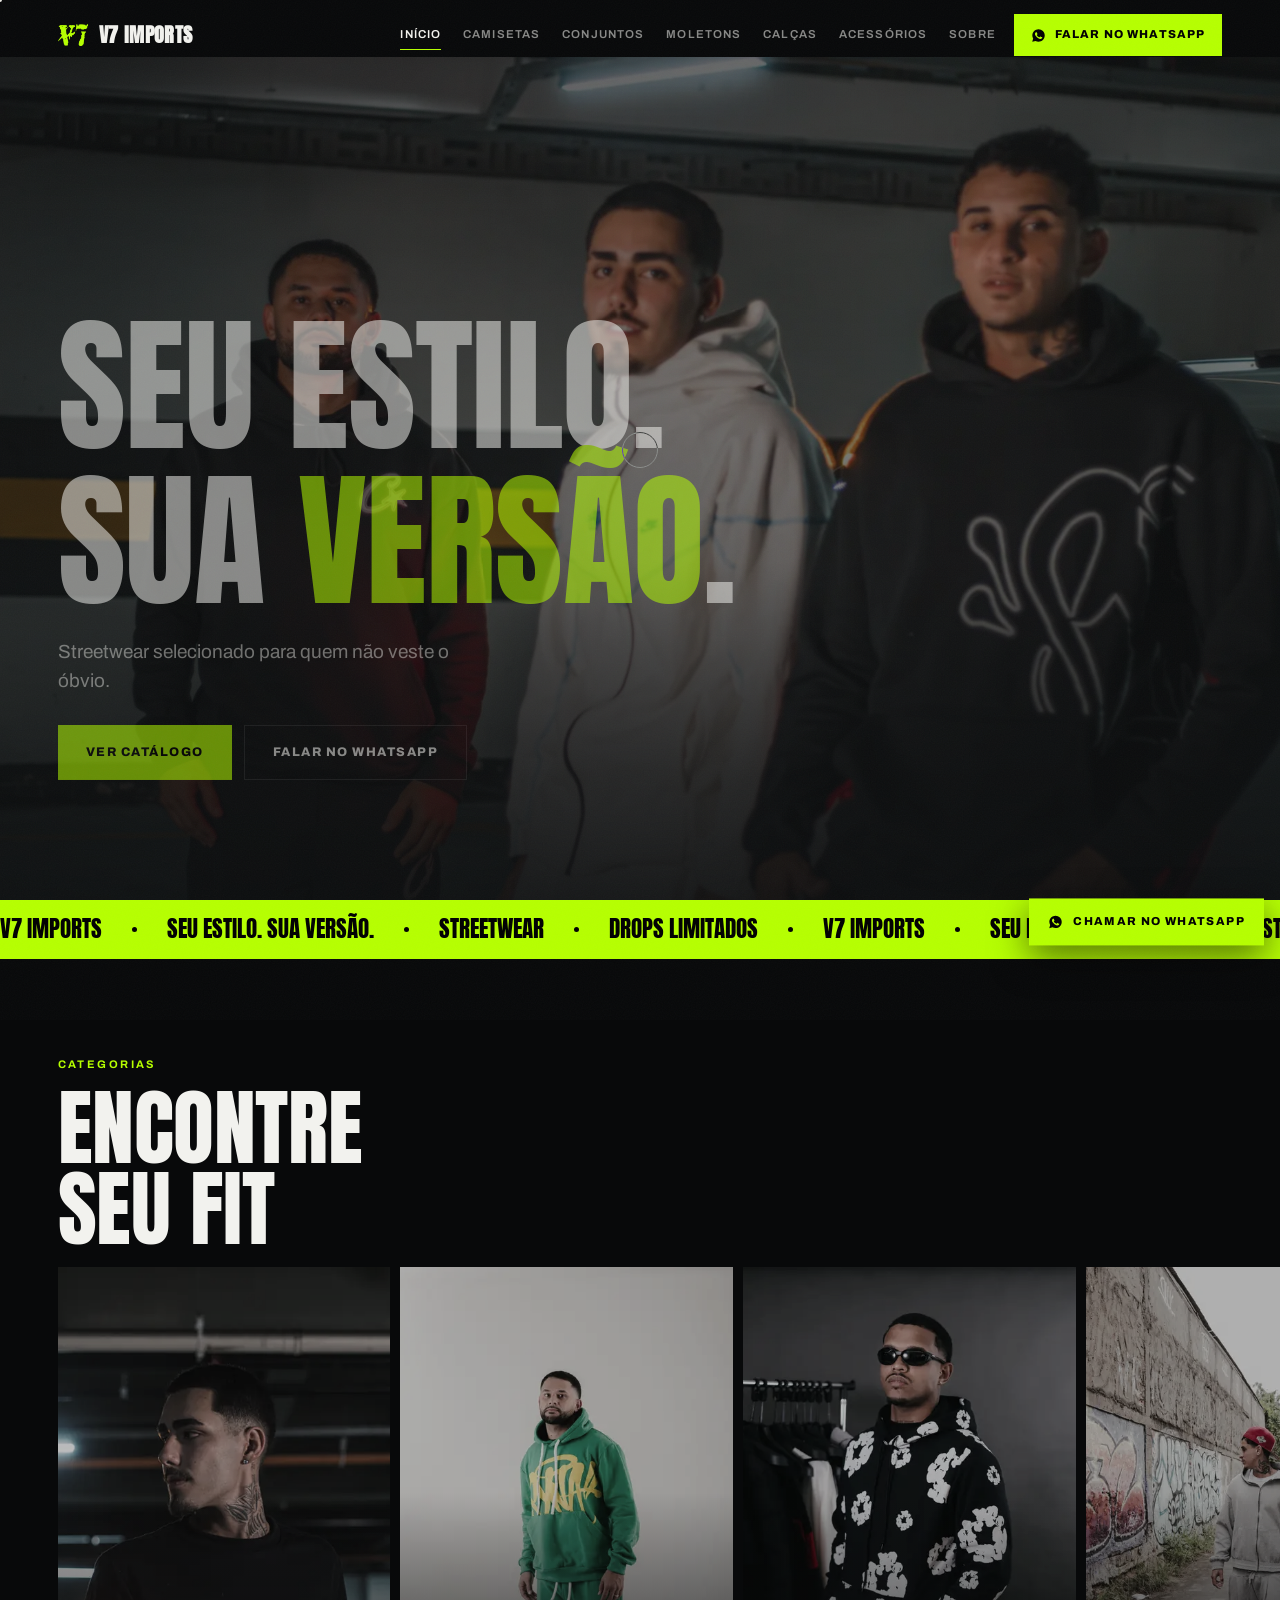
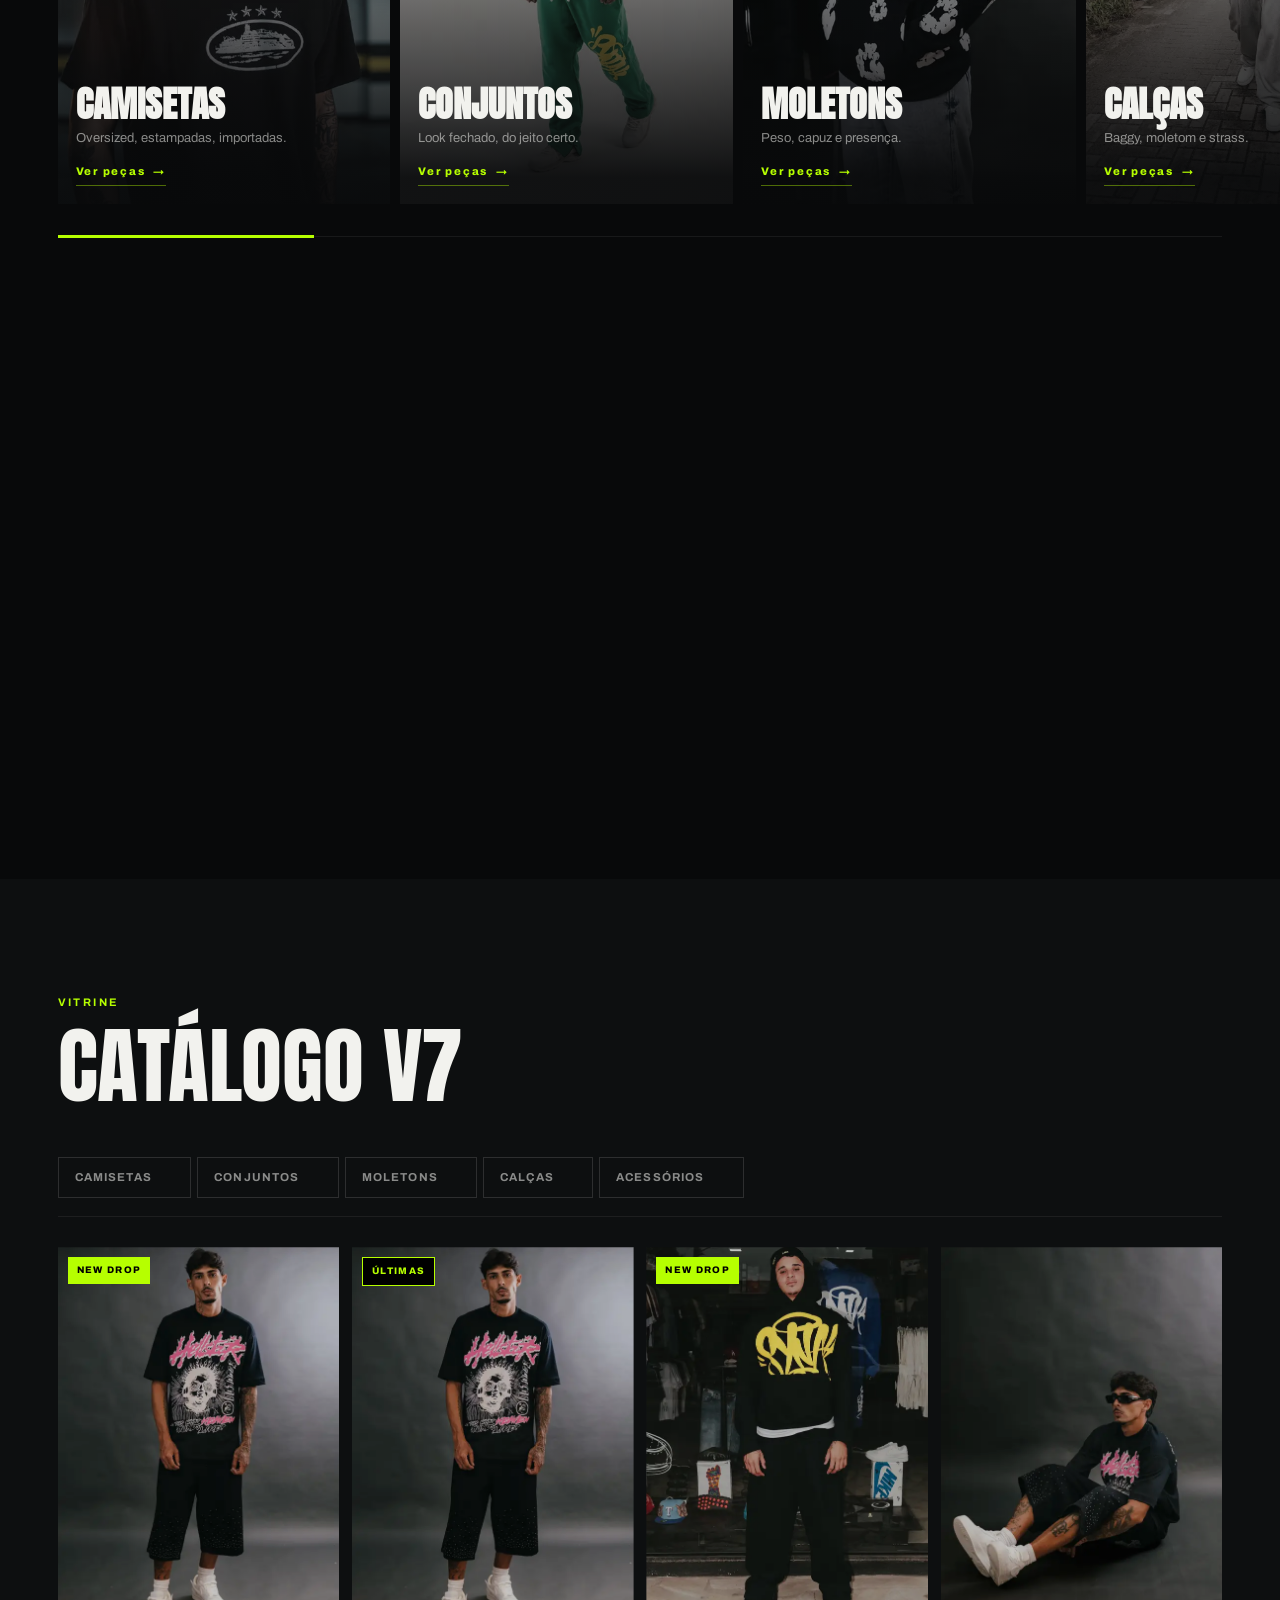
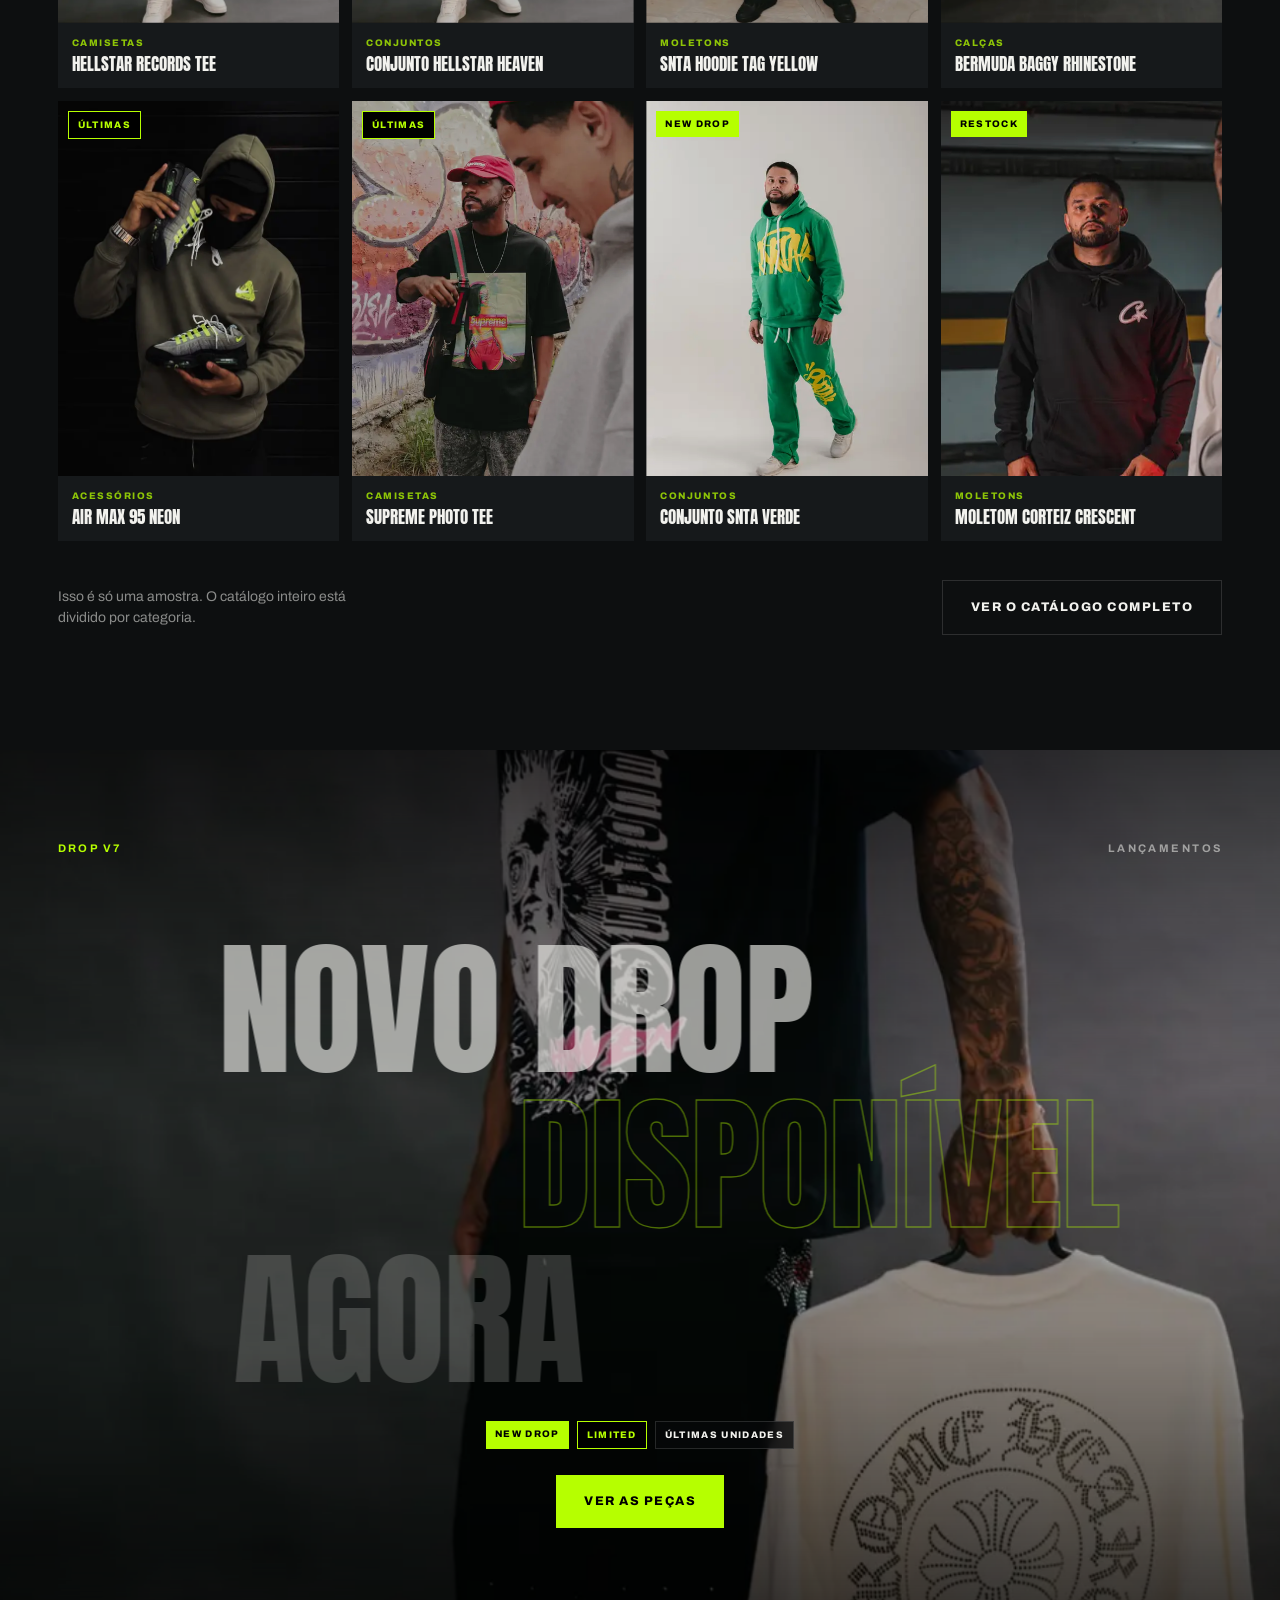
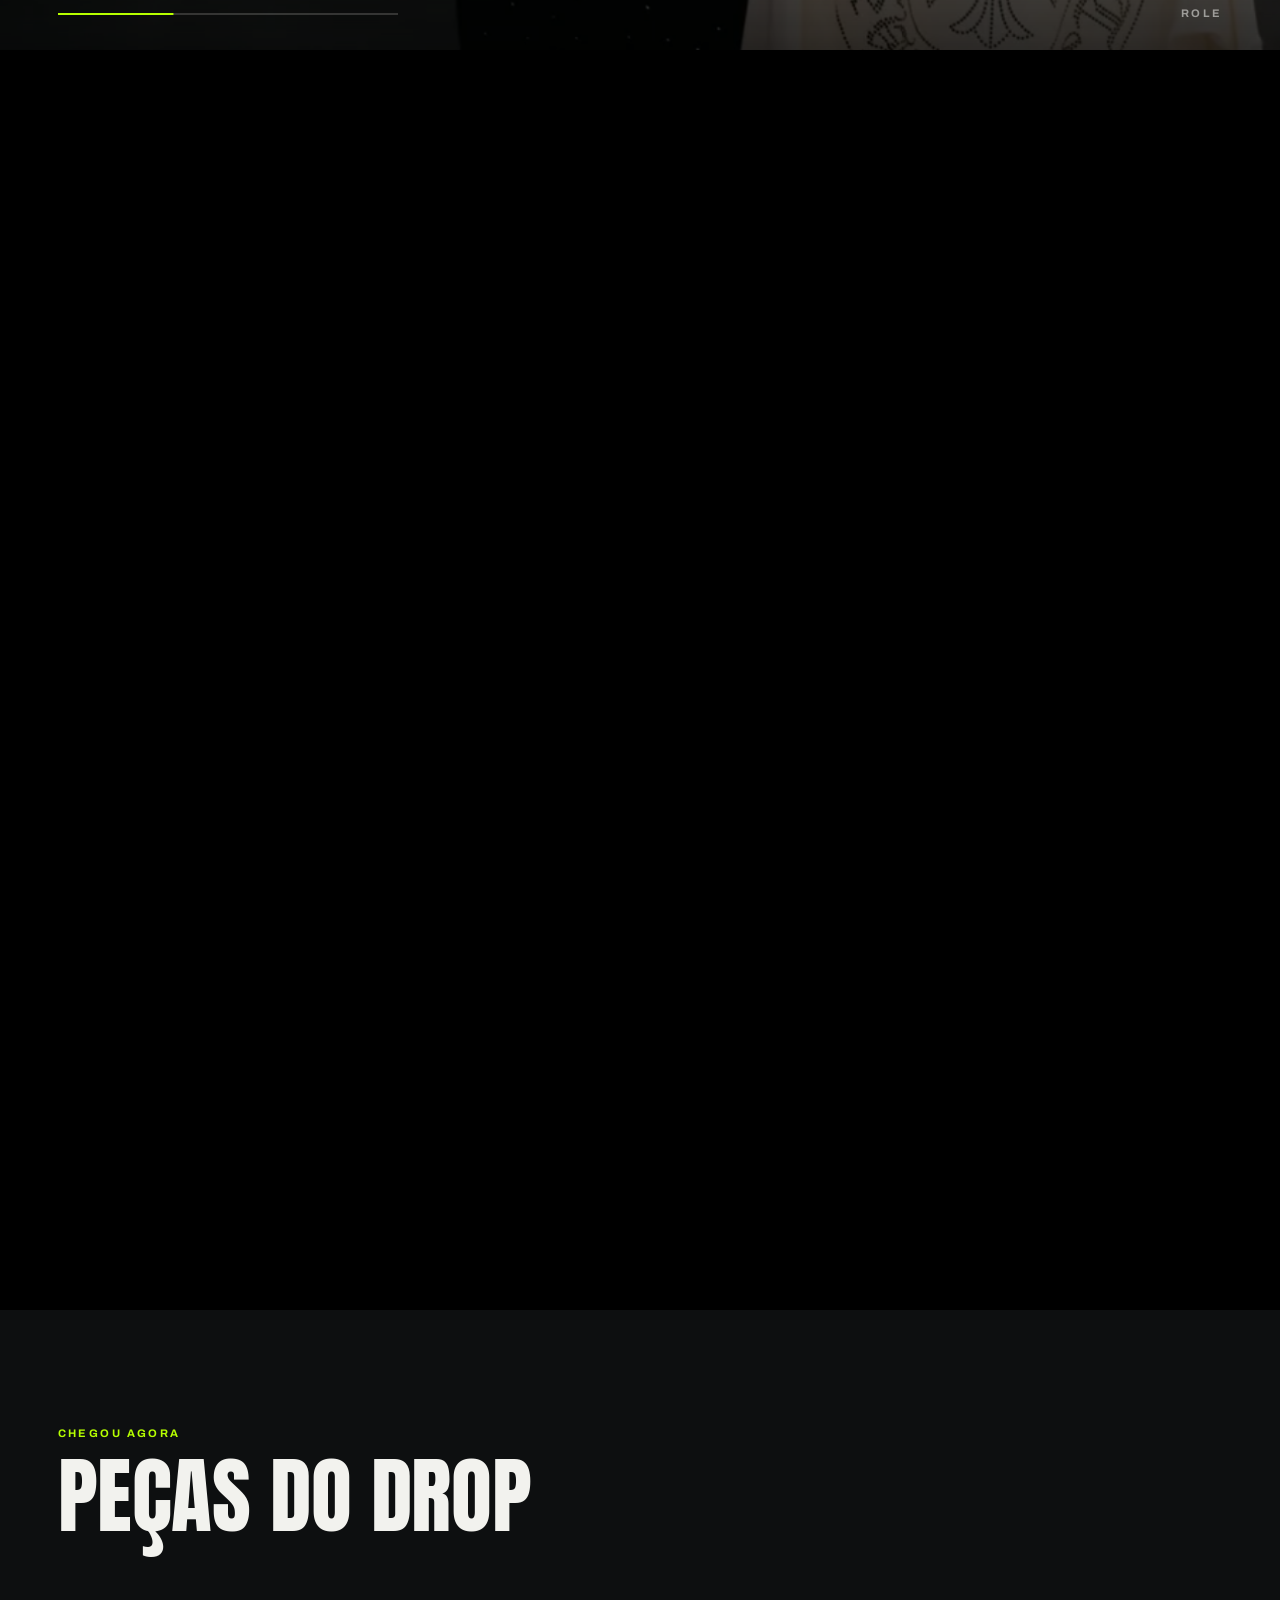
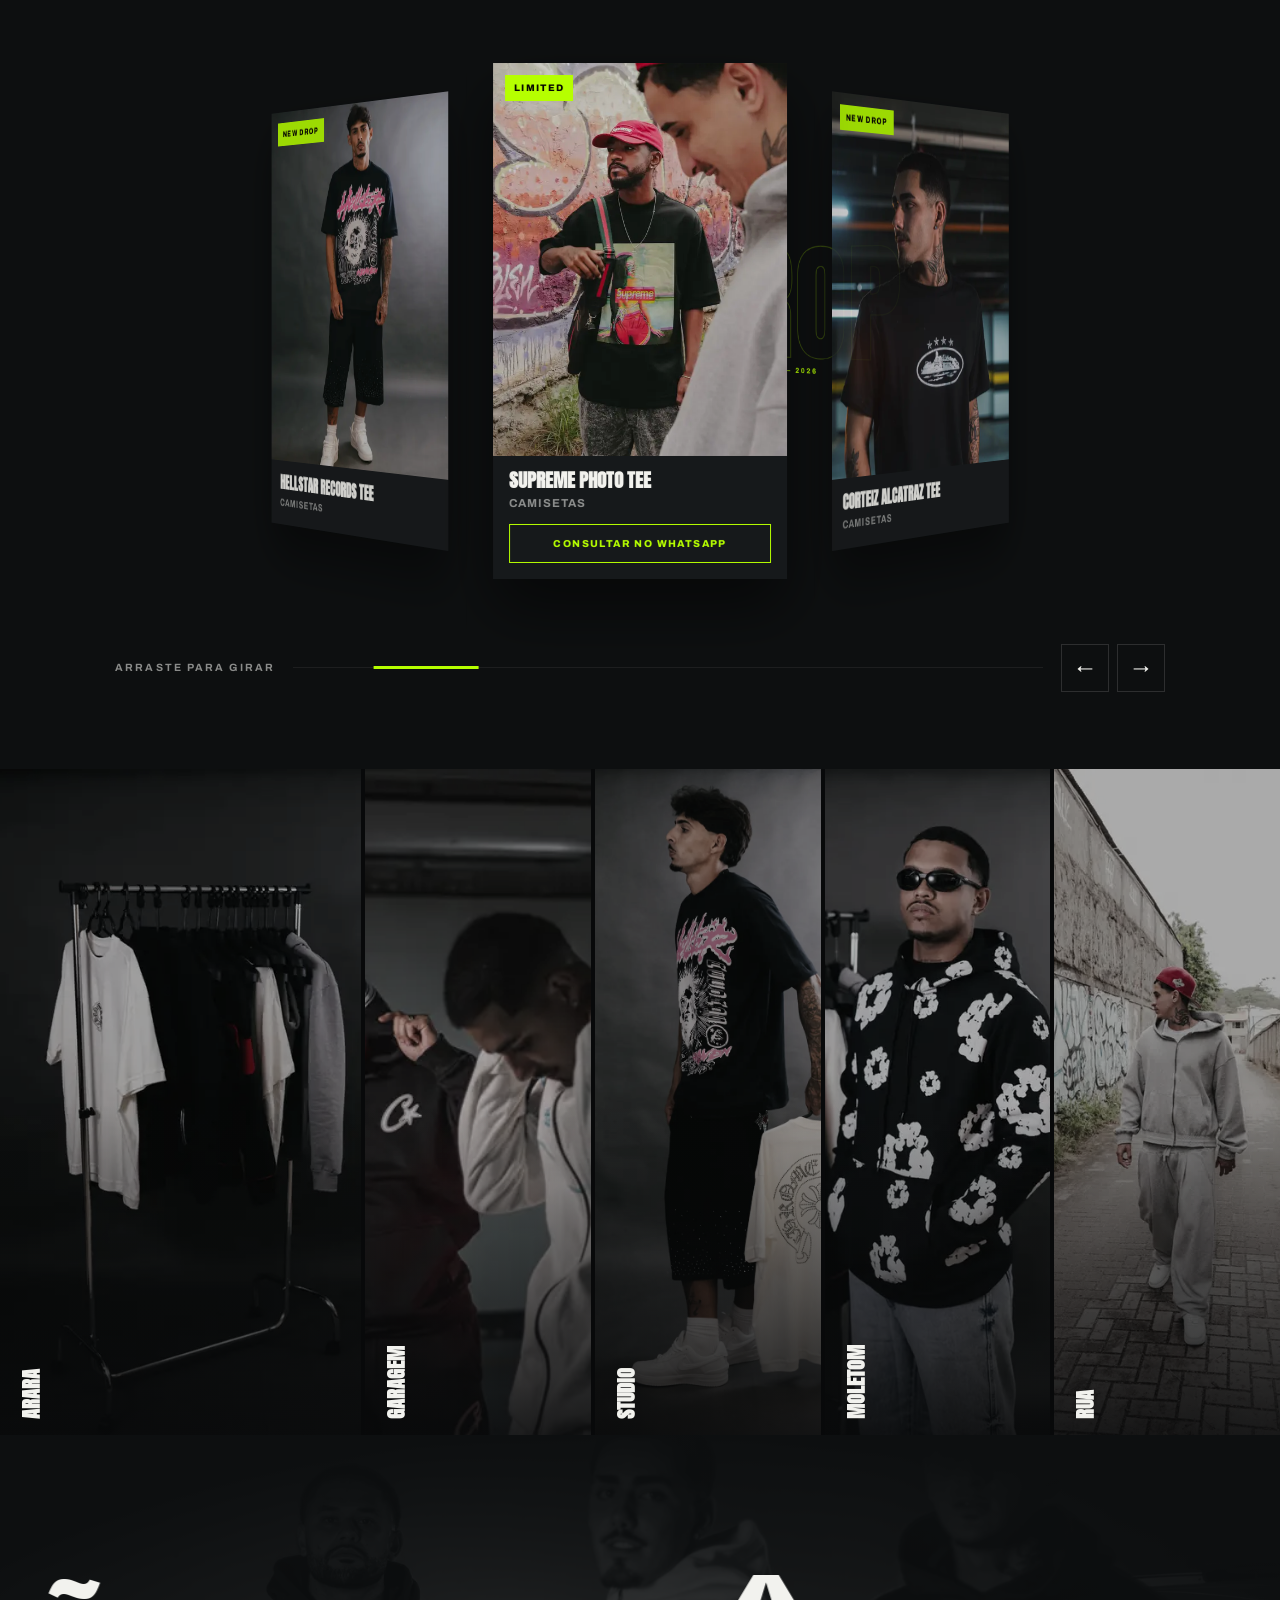
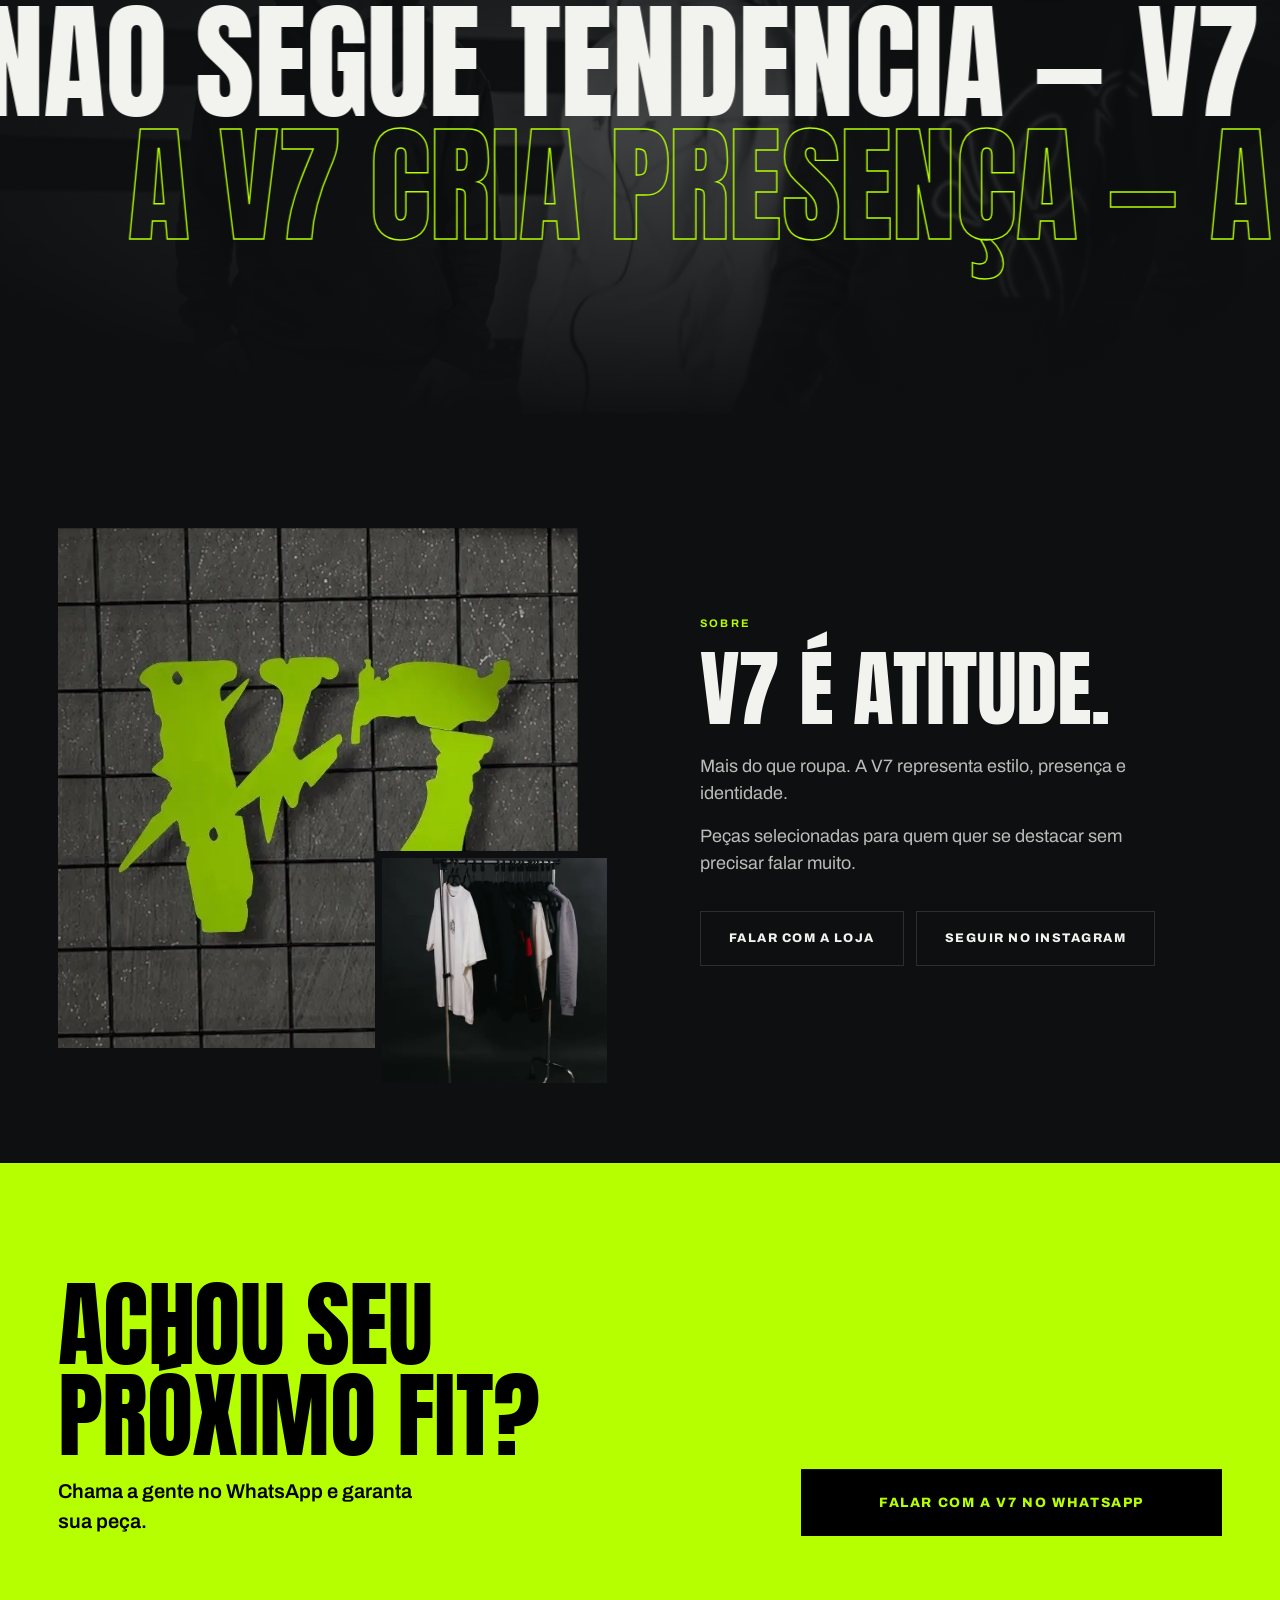
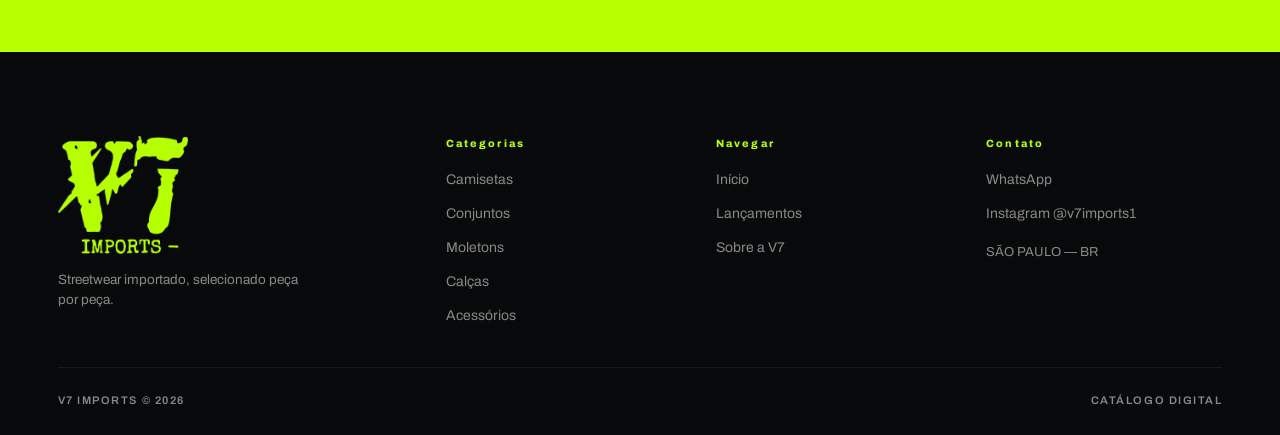
==== commit 696183ec: "Fotos no tamanho certo, vitrine no lugar do catálogo e menu que trava a rolagem Web: - conteúdo pass" ====
--- a/index.html
+++ b/index.html
@@ -38,11 +38,6 @@
       <a class="btn ghost" data-wa-geral href="#" target="_blank" rel="noopener"><span>Falar no WhatsApp</span></a>
     </div>
   </div>
-
-  <div class="hero__foot mq mq--line">
-    <div class="mq__t" aria-hidden="true"><span>Camisetas</span><span class="dot n"></span><span>Conjuntos</span><span class="dot n"></span><span>Moletons</span><span class="dot n"></span><span>Calças</span><span class="dot n"></span><span>Acessórios</span><span class="dot n"></span></div>
-    <div class="mq__t" aria-hidden="true"><span>Camisetas</span><span class="dot n"></span><span>Conjuntos</span><span class="dot n"></span><span>Moletons</span><span class="dot n"></span><span>Calças</span><span class="dot n"></span><span>Acessórios</span><span class="dot n"></span></div>
-  </div>
 </section>
 
 <div class="mq mq--neon">
@@ -58,7 +53,6 @@
         <span class="lbl neon">Categorias</span>
         <h2 class="dsp big" style="margin-top:12px">Encontre<br>seu fit</h2>
       </div>
-      <p class="dim" style="max-width:24ch;text-align:right;font-size:14px">Cada categoria tem a própria página.</p>
     </div>
     <div class="cats__track" id="catsTrack"></div>
     <div class="cats__rail"><i id="catsRail"></i></div>
@@ -69,21 +63,18 @@
 <section class="sec" id="catalogo">
   <div class="sec-h">
     <div>
-      <span class="lbl neon">Produtos</span>
+      <span class="lbl neon">Vitrine</span>
       <h2 class="dsp big rv">Catálogo V7</h2>
     </div>
-    <p class="rv">Achou a peça? Chama no WhatsApp e a gente resolve.</p>
   </div>
 
-  <div class="tools">
-    <div class="filters" id="filters"></div>
-    <label class="search">
-      <svg width="14" height="14" viewBox="0 0 24 24" fill="none" stroke="currentColor" stroke-width="2"><circle cx="11" cy="11" r="7"/><path d="M20 20l-3.5-3.5"/></svg>
-      <input type="search" id="busca" placeholder="Buscar peça..." aria-label="Buscar produto">
-    </label>
+  <nav class="vit__nav" id="vitNav" aria-label="Categorias"></nav>
+  <div class="vit" id="vitrine"></div>
+
+  <div class="vit__fim">
+    <p>Isso é só uma amostra. O catálogo inteiro está dividido por categoria.</p>
+    <a class="btn ghost" href="camisetas.html"><span>Ver o catálogo completo</span></a>
   </div>
-
-  <div class="grid" id="grid"></div>
 </section>
 
 <!-- ============================== DROP ============================== -->
@@ -132,7 +123,6 @@
       <span class="lbl neon">Chegou agora</span>
       <h2 class="dsp big rv">Peças do drop</h2>
     </div>
-    <p class="rv">Gire o carrossel, clique na peça da frente e fale com a gente.</p>
   </div>
   <div id="orbita"></div>
 </section>
@@ -154,8 +144,8 @@
 <section class="sec" id="sobre">
   <div class="about">
     <div class="about__media rv">
-      <div class="m1 rv-clip"><img src="assets/img/v7-wall.webp" alt="Logo V7 na parede da loja" loading="lazy"></div>
-      <div class="m2"><img src="assets/img/arara.webp" alt="Arara com as peças da V7" loading="lazy"></div>
+      <div class="m1 rv-clip"><img src="assets/img/v7-wall.webp" width="685" height="685" alt="Logo V7 na parede da loja" loading="lazy" decoding="async"></div>
+      <div class="m2"><img src="assets/img/arara-sm.webp" srcset="assets/img/arara-sm.webp 520w, assets/img/arara.webp 1066w" sizes="240px" alt="Arara com as peças da V7" loading="lazy" decoding="async"></div>
     </div>
     <div>
       <span class="lbl neon">Sobre</span>
--- a/assets/estilo.css
+++ b/assets/estilo.css
@@ -15,13 +15,18 @@
   --f-display:'Anton','Haettenschweiler','Arial Narrow',Impact,system-ui,sans-serif;
   --f-body:'Archivo','Inter',system-ui,-apple-system,'Segoe UI',sans-serif;
   --pad:clamp(18px,4.5vw,72px);
+  --maxw:1560px;
   --head-h:70px;
   --ease:cubic-bezier(.16,1,.3,1);
 }
+/* em monitores largos o padding vira margem: o conteudo para de esticar
+   e as fotos deixam de ser ampliadas alem da resolucao do arquivo */
+@media (min-width:1680px){:root{--pad:calc((100vw - var(--maxw)) / 2)}}
 *,*::before,*::after{box-sizing:border-box;margin:0;padding:0}
 html{scroll-behavior:smooth;-webkit-text-size-adjust:100%}
 body{background:var(--noir);color:var(--off);font-family:var(--f-body);font-size:16px;line-height:1.5;overflow-x:hidden;-webkit-font-smoothing:antialiased}
-body.lock{overflow:hidden}
+/* trava de rolagem do menu/modal: fixa o body e guarda a posicao no JS */
+body.lock{position:fixed;left:0;right:0;width:100%;overflow:hidden}
 img,video{display:block;max-width:100%}
 a{color:inherit;text-decoration:none}
 button,input{font:inherit;color:inherit;background:none;border:0;outline:0}
@@ -85,8 +90,11 @@
 body.menu .burger i:nth-child(2){opacity:0}
 body.menu .burger i:nth-child(3){transform:translateY(-6px) rotate(-45deg)}
 
-.menu{position:fixed;inset:0;z-index:6900;background:var(--ink);padding:calc(var(--head-h) + 20px) var(--pad) 28px;display:flex;flex-direction:column;clip-path:inset(0 0 100% 0);transition:clip-path .7s var(--ease);pointer-events:none;overflow-y:auto}
-body.menu .menu{clip-path:inset(0 0 0 0);pointer-events:auto}
+.menu{position:fixed;inset:0;height:100dvh;z-index:6900;background:var(--ink);padding:calc(var(--head-h) + 20px) var(--pad) 28px;display:flex;flex-direction:column;overflow-y:auto;-webkit-overflow-scrolling:touch;
+  opacity:0;visibility:hidden;transform:translateY(-12px);pointer-events:none;
+  transition:opacity .34s var(--ease),transform .5s var(--ease),visibility 0s .5s}
+body.menu .menu{opacity:1;visibility:visible;transform:none;pointer-events:auto;
+  transition:opacity .3s var(--ease),transform .5s var(--ease),visibility 0s}
 .menu a.ml{font-family:var(--f-display);text-transform:uppercase;font-size:clamp(1.9rem,8vw,3.2rem);line-height:1.04;border-bottom:1px solid var(--line-soft);padding:11px 0;opacity:0;transform:translateY(24px);transition:opacity .5s var(--ease),transform .5s var(--ease),color .2s}
 body.menu .menu a.ml{opacity:1;transform:none}
 .menu a.ml:hover,.menu a.ml.ativo{color:var(--neon)}
@@ -111,8 +119,6 @@
 @keyframes mqm{to{transform:translateX(-100%)}}
 .mq--neon{background:var(--neon);color:#000;padding:12px 0}
 .mq--neon .mq__t{font-family:var(--f-display);font-size:clamp(16px,2vw,23px);text-transform:uppercase}
-.mq--line{border-top:1px solid var(--line-soft);padding:13px 0}
-.mq--line .mq__t{font-size:11.5px;font-weight:600;letter-spacing:.2em;color:var(--mute);text-transform:uppercase}
 .dot{width:5px;height:5px;background:currentColor;border-radius:50%;flex:0 0 auto}
 .dot.n{background:var(--neon)}
 
@@ -131,7 +137,6 @@
 .hero__sub{max-width:36ch;font-size:clamp(15px,1.5vw,19px);color:rgba(242,242,238,.8);margin-bottom:30px;opacity:0;animation:aparece 1s .5s forwards}
 @keyframes aparece{to{opacity:1}}
 .hero__cta{display:flex;gap:12px;flex-wrap:wrap;opacity:0;animation:aparece 1s .68s forwards}
-.hero__foot{position:absolute;bottom:0;left:0;right:0;z-index:4}
 
 /* ---------------------------------------------------------- seções base -- */
 .sec{padding:clamp(60px,9vw,132px) var(--pad);position:relative}
@@ -149,9 +154,9 @@
 /* ----------------------------------------------------------- categorias -- */
 .cats{position:relative;background:var(--ink)}
 .cats__sticky{position:sticky;top:0;height:100svh;overflow:hidden;display:flex;flex-direction:column}
-.cats__top{padding:calc(var(--head-h) + 28px) var(--pad) 20px;display:flex;justify-content:space-between;align-items:flex-end;gap:22px}
+.cats__top{padding:calc(var(--head-h) + 22px) var(--pad) 18px;display:flex;justify-content:space-between;align-items:flex-end;gap:22px}
 .cats__track{display:flex;gap:10px;padding:0 var(--pad) 32px;flex:1;will-change:transform}
-.cat{position:relative;flex:0 0 clamp(240px,31vw,450px);height:100%;overflow:hidden;background:var(--graf);display:block}
+.cat{position:relative;flex:0 0 clamp(240px,26vw,400px);height:100%;overflow:hidden;background:var(--graf);display:block}
 .cat img{position:absolute;inset:0;width:100%;height:100%;object-fit:cover;filter:grayscale(.45) brightness(.74);transition:transform 1.1s var(--ease),filter .6s}
 .cat:hover img{transform:scale(1.06);filter:grayscale(0) brightness(.94)}
 .cat::after{content:"";position:absolute;inset:0;background:linear-gradient(to top,rgba(8,9,10,.94) 5%,transparent 58%)}
@@ -171,21 +176,9 @@
 }
 
 /* ------------------------------------------------------------- catálogo -- */
-.tools{display:flex;gap:12px;align-items:center;flex-wrap:wrap;margin-bottom:26px;padding-bottom:18px;border-bottom:1px solid var(--line-soft)}
-.filters{display:flex;gap:6px;flex-wrap:wrap}
-.fl{font-size:11.5px;font-weight:700;letter-spacing:.1em;text-transform:uppercase;padding:11px 16px;border:1px solid var(--line);color:var(--mute);transition:.25s var(--ease);white-space:nowrap}
-.fl:hover{border-color:var(--off);color:var(--off)}
-.fl.on{background:var(--neon);border-color:var(--neon);color:#000}
-.search{position:relative;margin-left:auto;display:flex;align-items:center;gap:9px;border:1px solid var(--line);padding:10px 15px;min-width:min(280px,100%)}
-.search:focus-within{border-color:var(--neon)}
-.search input{width:100%;font-size:12.5px;letter-spacing:.06em}
-.search input::placeholder{color:rgba(242,242,238,.35)}
-
-.grid{display:grid;grid-template-columns:repeat(6,1fr);gap:clamp(8px,1.1vw,14px)}
-.card{grid-column:span 2;position:relative;background:var(--graf);overflow:hidden;text-align:left;display:flex;flex-direction:column}
-.card.w3{grid-column:span 3}
-.card__ph{position:relative;overflow:hidden;aspect-ratio:4/5;background:var(--ink);width:100%}
-.card.w3 .card__ph{aspect-ratio:16/12}
+.grid{display:grid;grid-template-columns:repeat(4,1fr);gap:clamp(8px,1.1vw,14px)}
+.card{grid-column:span 1;position:relative;background:var(--graf);overflow:hidden;text-align:left;display:flex;flex-direction:column}
+.card__ph{position:relative;overflow:hidden;aspect-ratio:3/4;background:var(--ink);width:100%}
 .card__ph img{width:100%;height:100%;object-fit:cover;transition:transform 1.2s var(--ease),filter .5s;filter:brightness(.95)}
 .card:hover .card__ph img{transform:scale(1.05);filter:brightness(1)}
 .card__tag{position:absolute;top:12px;left:12px;z-index:3;display:flex;gap:6px;flex-wrap:wrap}
@@ -201,14 +194,58 @@
 .card__wa{margin:0 16px 16px;display:flex;align-items:center;justify-content:center;gap:8px;border:1px solid var(--line);padding:13px;font-size:10.5px;font-weight:800;letter-spacing:.12em;text-transform:uppercase;transition:.3s var(--ease)}
 .card__wa:hover{background:var(--neon);color:#000;border-color:var(--neon)}
 .empty{grid-column:1/-1;padding:70px 0;text-align:center}
-@media (max-width:1100px){.grid{grid-template-columns:repeat(4,1fr)}.card,.card.w3{grid-column:span 2}.card.w3 .card__ph{aspect-ratio:4/5}}
+@media (max-width:1100px){.grid{grid-template-columns:repeat(3,1fr)}}
 @media (max-width:640px){
   .grid{grid-template-columns:repeat(2,1fr);gap:8px}
-  .card,.card.w3{grid-column:span 1}
   .card__b{padding:11px;gap:5px}
   .card__b .desc{display:none}
   .card__wa{margin:0 11px 11px;padding:12px}
-  .search{margin-left:0;width:100%}
+}
+
+
+/* ------------------------------------------- vitrine (home / demonstra) --
+   Nao e o catalogo completo: e uma amostra das pecas, com as fotos
+   surgindo uma atras da outra. O catalogo de verdade esta nas paginas
+   de cada categoria.                                                      */
+.vit__nav{display:flex;gap:6px;flex-wrap:wrap;margin-bottom:clamp(18px,2.4vw,30px);padding-bottom:18px;border-bottom:1px solid var(--line-soft)}
+.vit__nav a{font-size:11.5px;font-weight:700;letter-spacing:.1em;text-transform:uppercase;padding:11px 16px;border:1px solid var(--line);color:var(--mute);transition:.25s var(--ease);white-space:nowrap;display:inline-flex;align-items:center;gap:9px}
+.vit__nav a i{font-style:normal;opacity:0;transform:translateX(-6px);transition:.25s var(--ease)}
+.vit__nav a:hover{border-color:var(--neon);color:var(--neon)}
+.vit__nav a:hover i{opacity:1;transform:none}
+
+.vit{display:grid;grid-template-columns:repeat(2,1fr);gap:clamp(8px,1vw,14px)}
+@media (min-width:760px){.vit{grid-template-columns:repeat(3,1fr)}}
+@media (min-width:1200px){.vit{grid-template-columns:repeat(4,1fr)}}
+
+.shot{position:relative;display:block;width:100%;text-align:left;background:var(--graf);overflow:hidden}
+.shot__ph{position:relative;display:block;aspect-ratio:3/4;overflow:hidden;background:var(--ink);
+  clip-path:inset(0 0 100% 0);transition:clip-path 1s var(--ease);transition-delay:var(--d,0s)}
+.shot__ph img{width:100%;height:100%;object-fit:cover;filter:brightness(.9);
+  transform:scale(1.14);transition:transform 1.4s var(--ease),filter .5s;transition-delay:var(--d,0s)}
+.shot.in .shot__ph{clip-path:inset(0 0 0 0)}
+.shot.in .shot__ph img{transform:none}
+.shot:hover .shot__ph img{transform:scale(1.05);filter:brightness(1.02);transition-delay:0s}
+.shot__tag{position:absolute;top:10px;left:10px;z-index:3;display:flex;gap:6px;flex-wrap:wrap}
+.shot__b{display:flex;flex-direction:column-reverse;align-items:flex-start;gap:6px;padding:13px 14px 15px;
+  opacity:0;transform:translateY(12px);transition:opacity .7s var(--ease),transform .7s var(--ease);
+  transition-delay:calc(var(--d,0s) + .25s)}
+.shot.in .shot__b{opacity:1;transform:none}
+.shot__b b{font-family:var(--f-display);font-weight:400;font-size:clamp(14px,1.3vw,19px);text-transform:uppercase;line-height:1.02;transition:color .25s}
+.shot__b i{font-style:normal;font-size:9.5px;font-weight:800;letter-spacing:.16em;text-transform:uppercase;color:var(--neon);opacity:.75}
+.shot::after{content:"";position:absolute;left:0;right:0;bottom:0;height:2px;background:var(--neon);transform:scaleX(0);transform-origin:0 50%;transition:transform .45s var(--ease)}
+.shot:hover::after{transform:none}
+.shot:hover .shot__b b{color:var(--neon)}
+
+.vit__fim{margin-top:clamp(24px,3vw,40px);display:flex;align-items:center;justify-content:space-between;gap:20px;flex-wrap:wrap}
+.vit__fim p{color:var(--mute);font-size:14px;max-width:42ch}
+@media (max-width:640px){
+  .shot__b{padding:10px 11px 12px;gap:4px}
+  .shot__b i{font-size:8.5px}
+  /* no celular as 5 categorias ocupavam 4 linhas: viram uma faixa que desliza */
+  .vit__nav{flex-wrap:nowrap;overflow-x:auto;scrollbar-width:none;
+    margin-inline:calc(var(--pad) * -1);padding:0 var(--pad) 16px}
+  .vit__nav::-webkit-scrollbar{display:none}
+  .vit__nav a{padding:10px 14px;font-size:11px}
 }
 
 /* ----------------------------------------------------------------- drop -- */
@@ -264,9 +301,11 @@
 .orbita__setas button:hover{background:var(--neon);color:#000;border-color:var(--neon)}
 .orbita__dica{font-size:10.5px;font-weight:700;letter-spacing:.2em;text-transform:uppercase;color:var(--mute)}
 @media (max-width:700px){
-  .orbita{perspective:1100px}
+  .orbita{--ow:min(48vw,200px);perspective:900px;height:clamp(560px,74svh,660px)}
   .orbita__setas{display:none}
-  .orbita__centro{transform:translate3d(-50%,-50%,-300px)}
+  .orbita__centro{transform:translate3d(-50%,-50%,-260px)}
+  .orbita__centro span{font-size:clamp(3rem,13vw,6rem)}
+  .orb__b{padding:11px 12px 13px}
 }
 
 /* ----------------------------------------------------------- faixa/foto -- */
@@ -281,7 +320,7 @@
 @media (max-width:700px){.faixa{height:44svh}.faixa__i b{font-size:12px}}
 
 .impact{position:relative;padding:clamp(76px,13vw,180px) 0;overflow:hidden;background:var(--noir)}
-.impact__bg{position:absolute;inset:0;opacity:.22}
+.impact__bg{position:absolute;inset:0;opacity:.22;max-height:900px}
 .impact__bg img{width:100%;height:100%;object-fit:cover;filter:grayscale(1) contrast(1.2)}
 .impact__bg::after{content:"";position:absolute;inset:0;background:radial-gradient(70% 60% at 50% 50%,transparent,var(--noir) 88%)}
 .impact__row{white-space:nowrap;will-change:transform;position:relative;z-index:2}
@@ -289,7 +328,8 @@
 
 .about{display:grid;grid-template-columns:1.05fr .95fr;gap:clamp(26px,5vw,84px);align-items:center}
 .about__media{position:relative}
-.about__media .m1{aspect-ratio:4/5;overflow:hidden;background:var(--graf)}
+.about__media{max-width:520px}
+.about__media .m1{aspect-ratio:1/1;overflow:hidden;background:var(--graf)}
 .about__media .m1 img{width:100%;height:100%;object-fit:cover}
 .about__media .m2{position:absolute;right:-7%;bottom:-8%;width:46%;aspect-ratio:1;overflow:hidden;border:7px solid var(--noir);background:var(--graf)}
 .about__media .m2 img{width:100%;height:100%;object-fit:cover}
@@ -325,7 +365,7 @@
 .modal__x{position:absolute;top:14px;right:14px;z-index:20;width:46px;height:46px;background:var(--neon);color:#000;display:grid;place-items:center;font-size:17px;font-weight:800;transition:transform .3s var(--ease)}
 .modal__x:hover{transform:rotate(90deg)}
 .mgal{position:relative;background:var(--ink)}
-.mgal__main{position:relative;aspect-ratio:4/5;overflow:hidden}
+.mgal__main{position:relative;aspect-ratio:4/5;max-height:calc(100vh - 120px);overflow:hidden}
 .mgal__main img{width:100%;height:100%;object-fit:cover;position:absolute;inset:0;opacity:0;transition:opacity .5s var(--ease)}
 .mgal__main img.on{opacity:1}
 .mgal__thumbs{display:flex;gap:6px;padding:10px;flex-wrap:wrap}
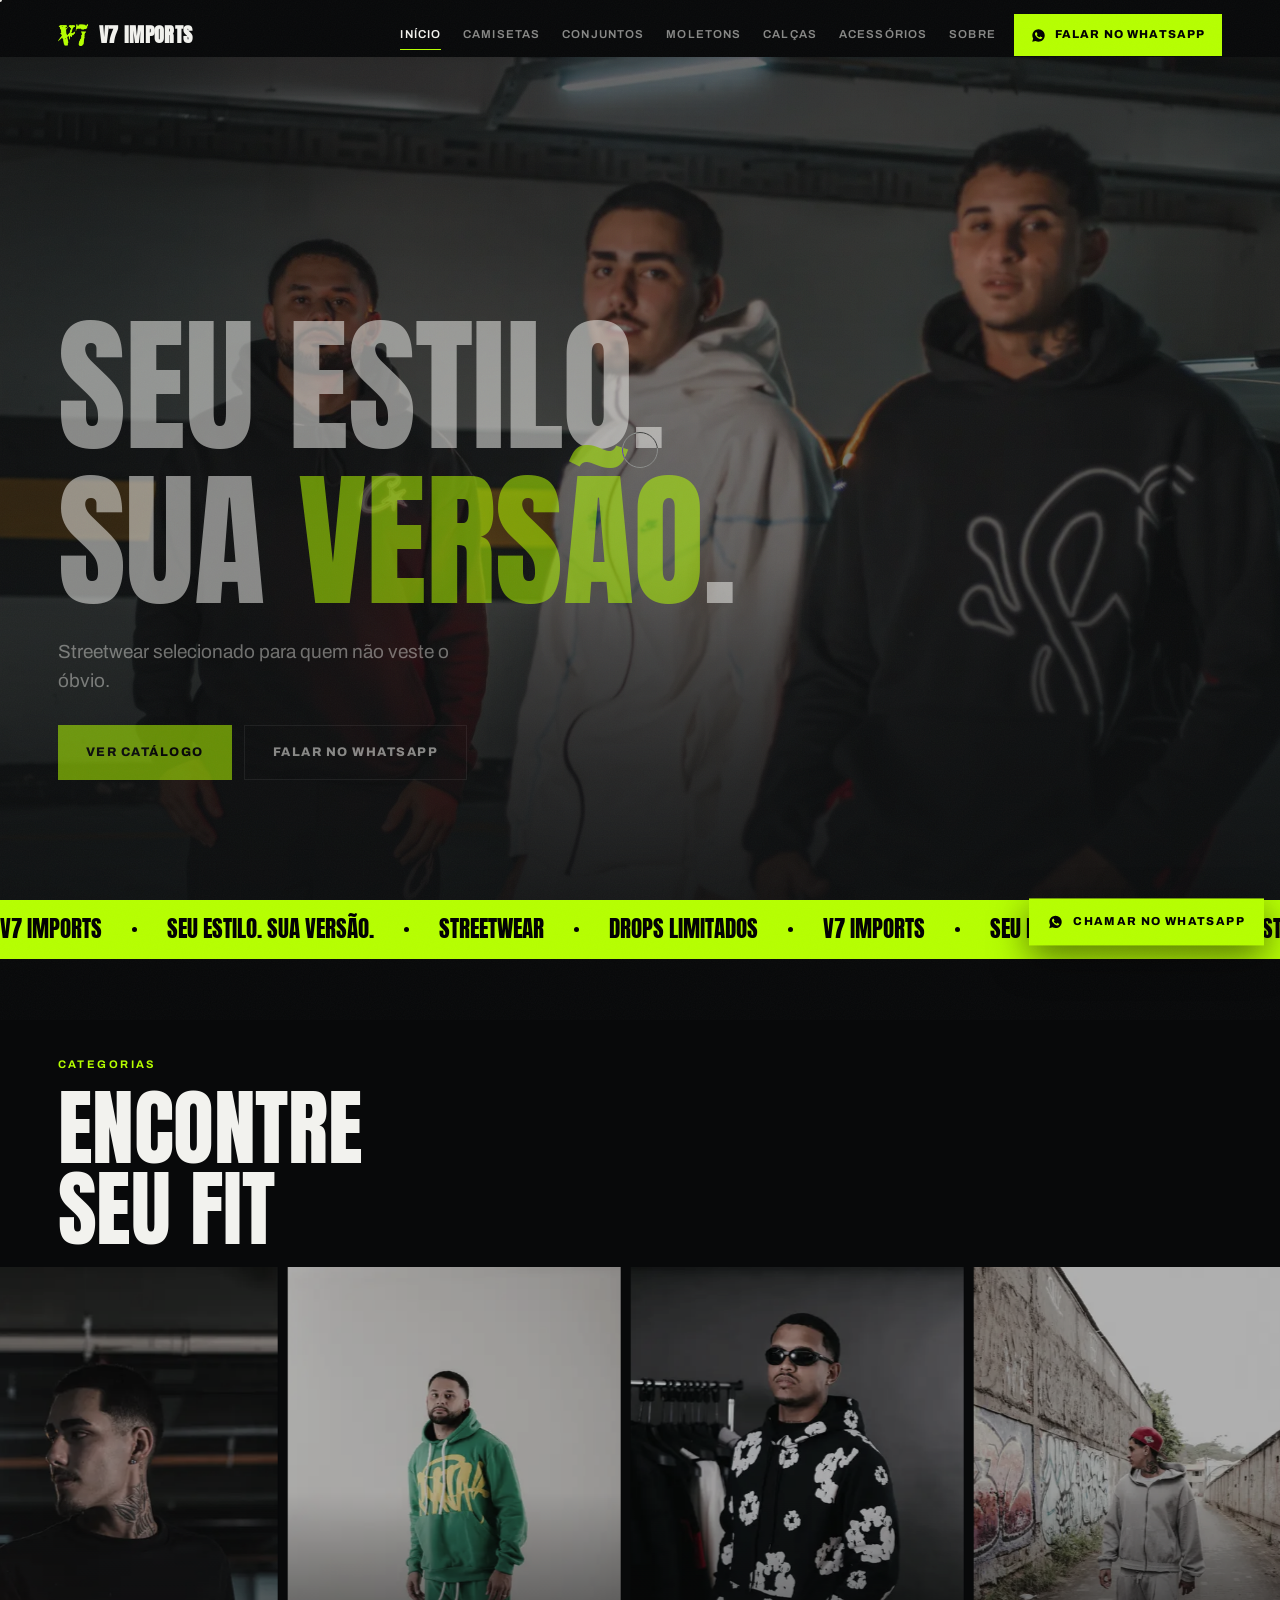
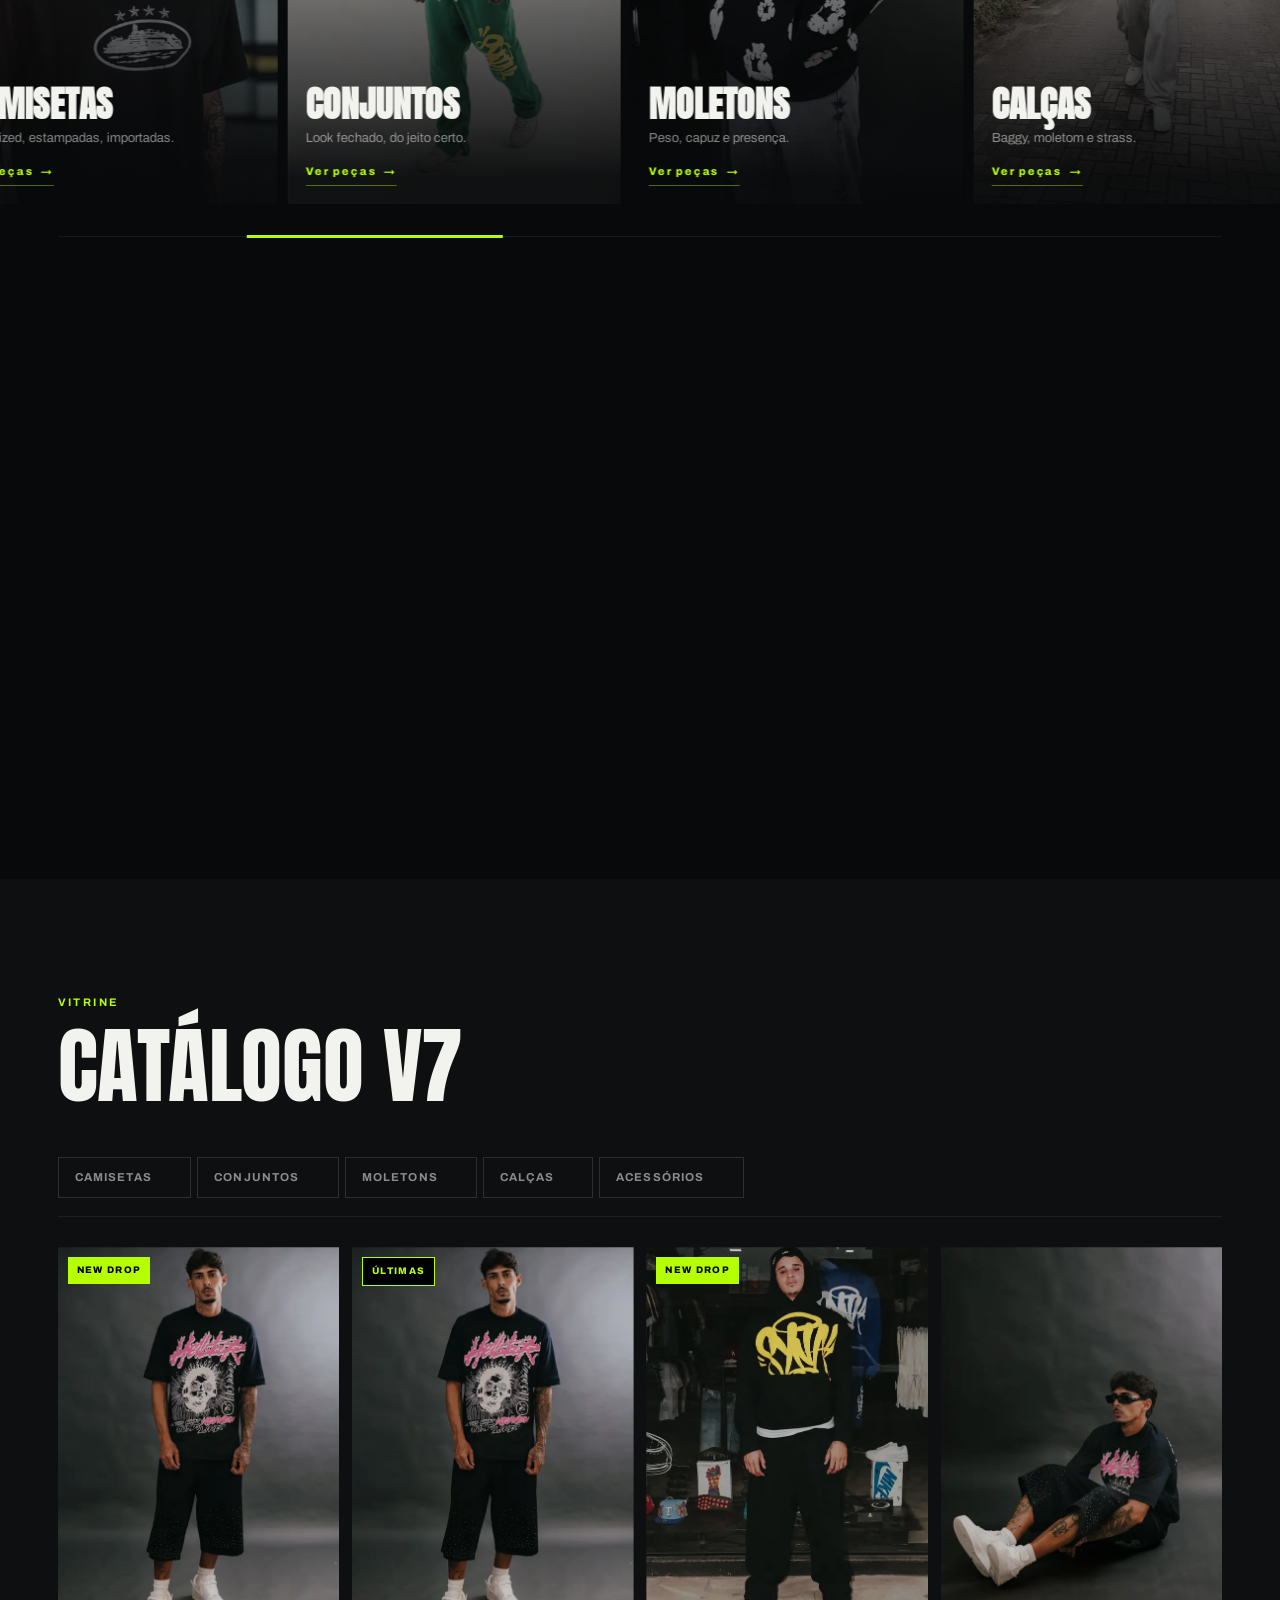
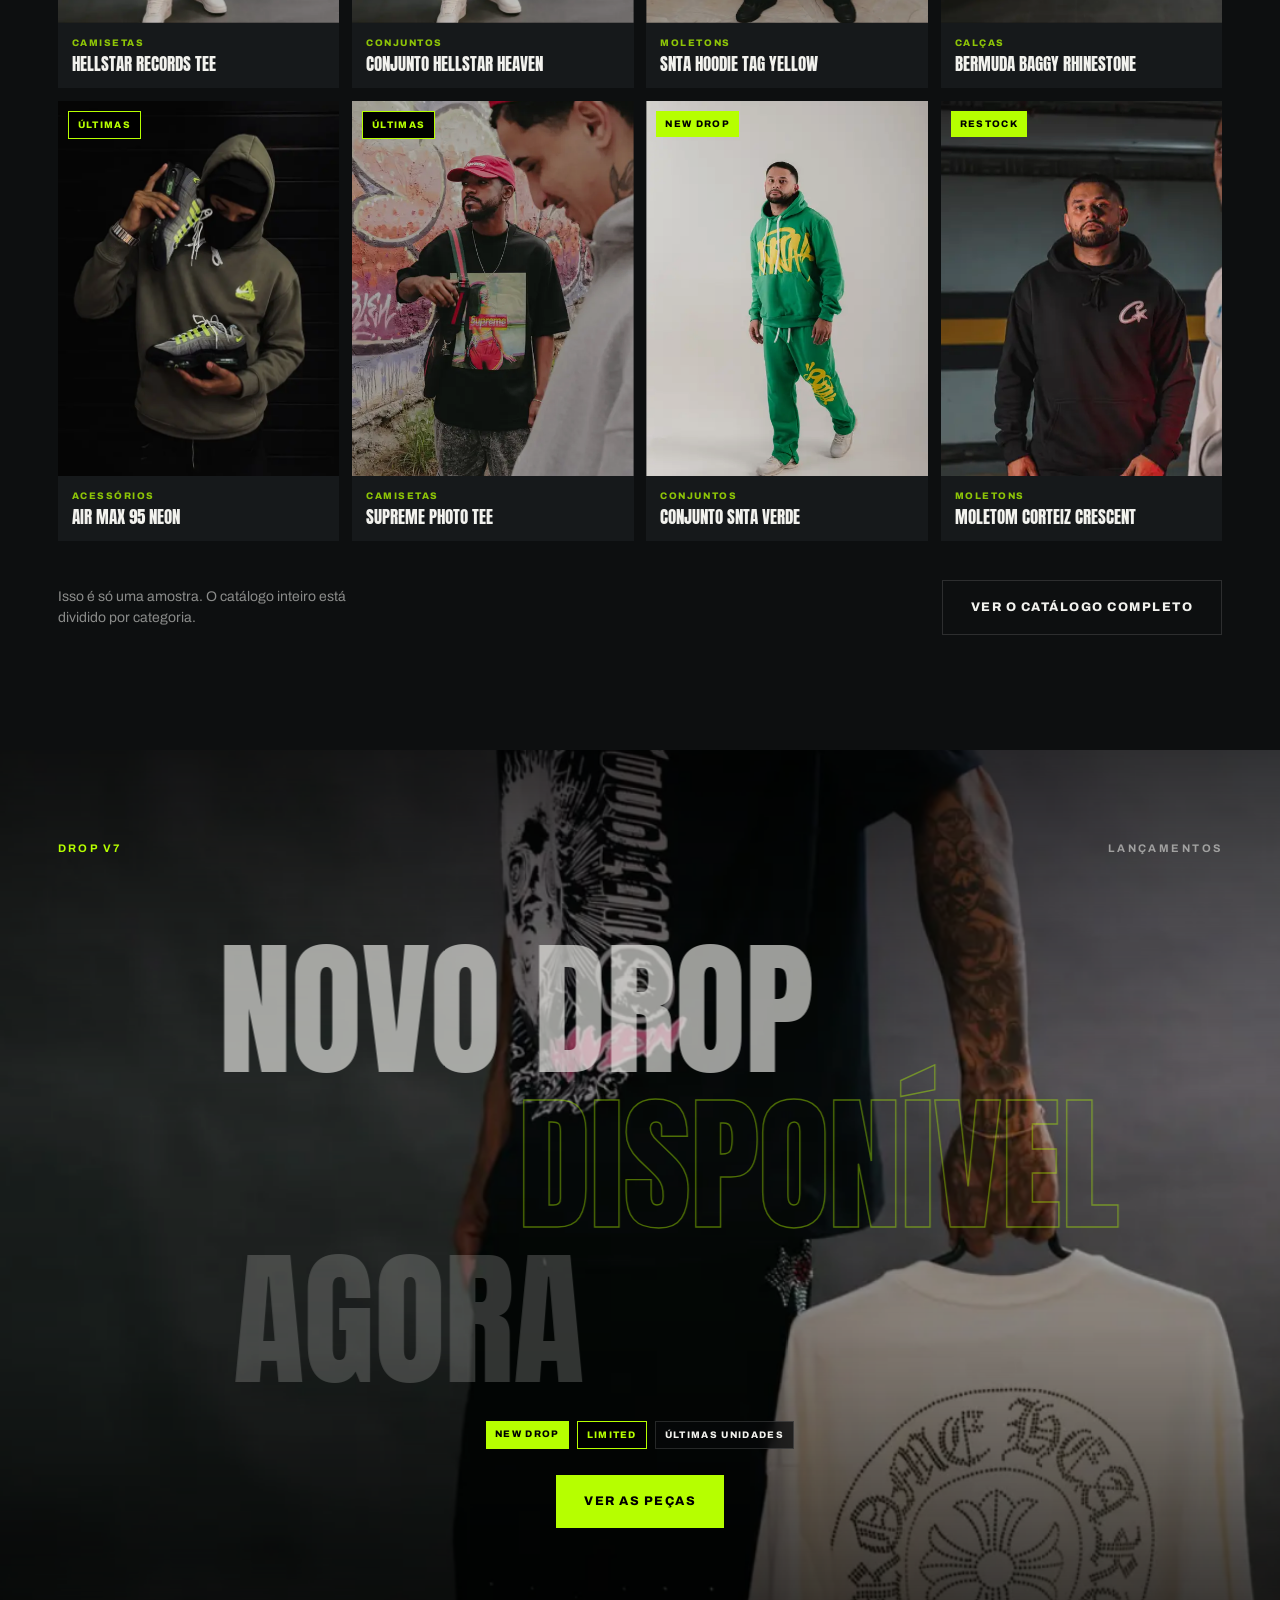
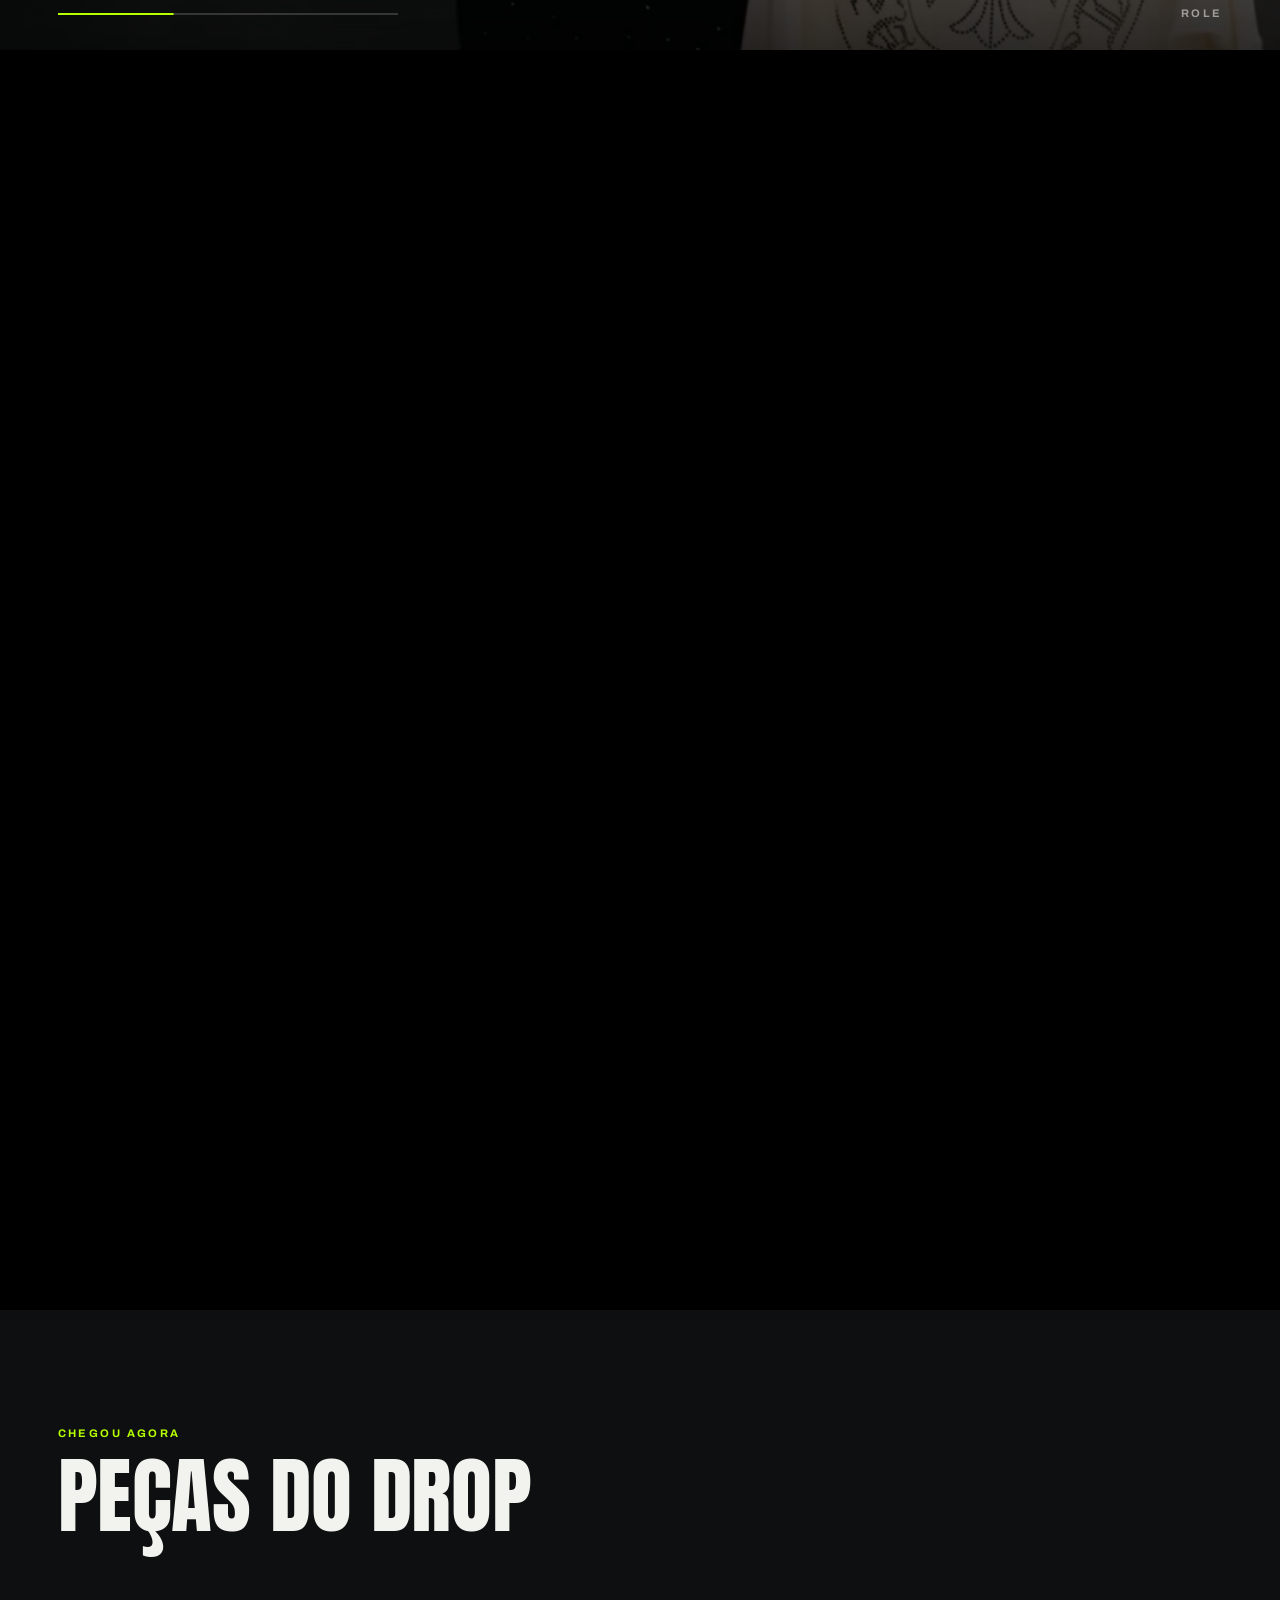
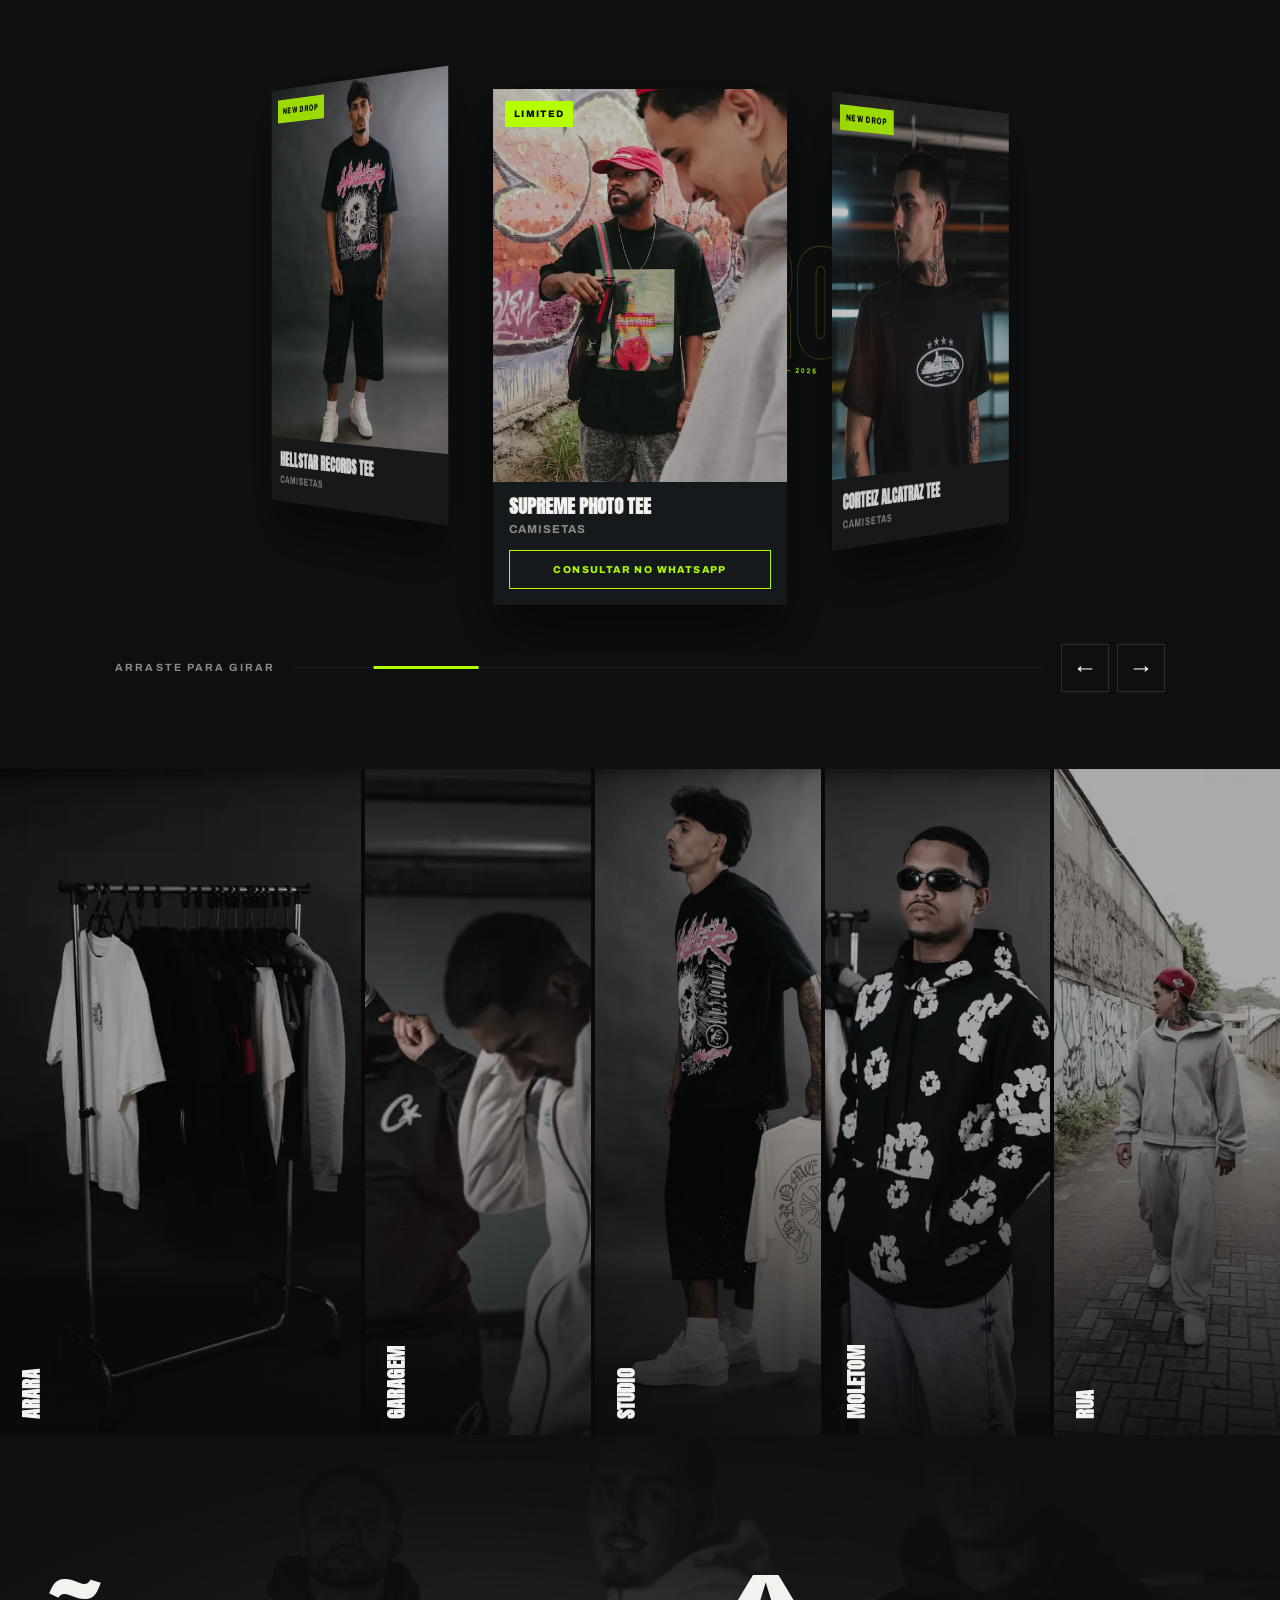
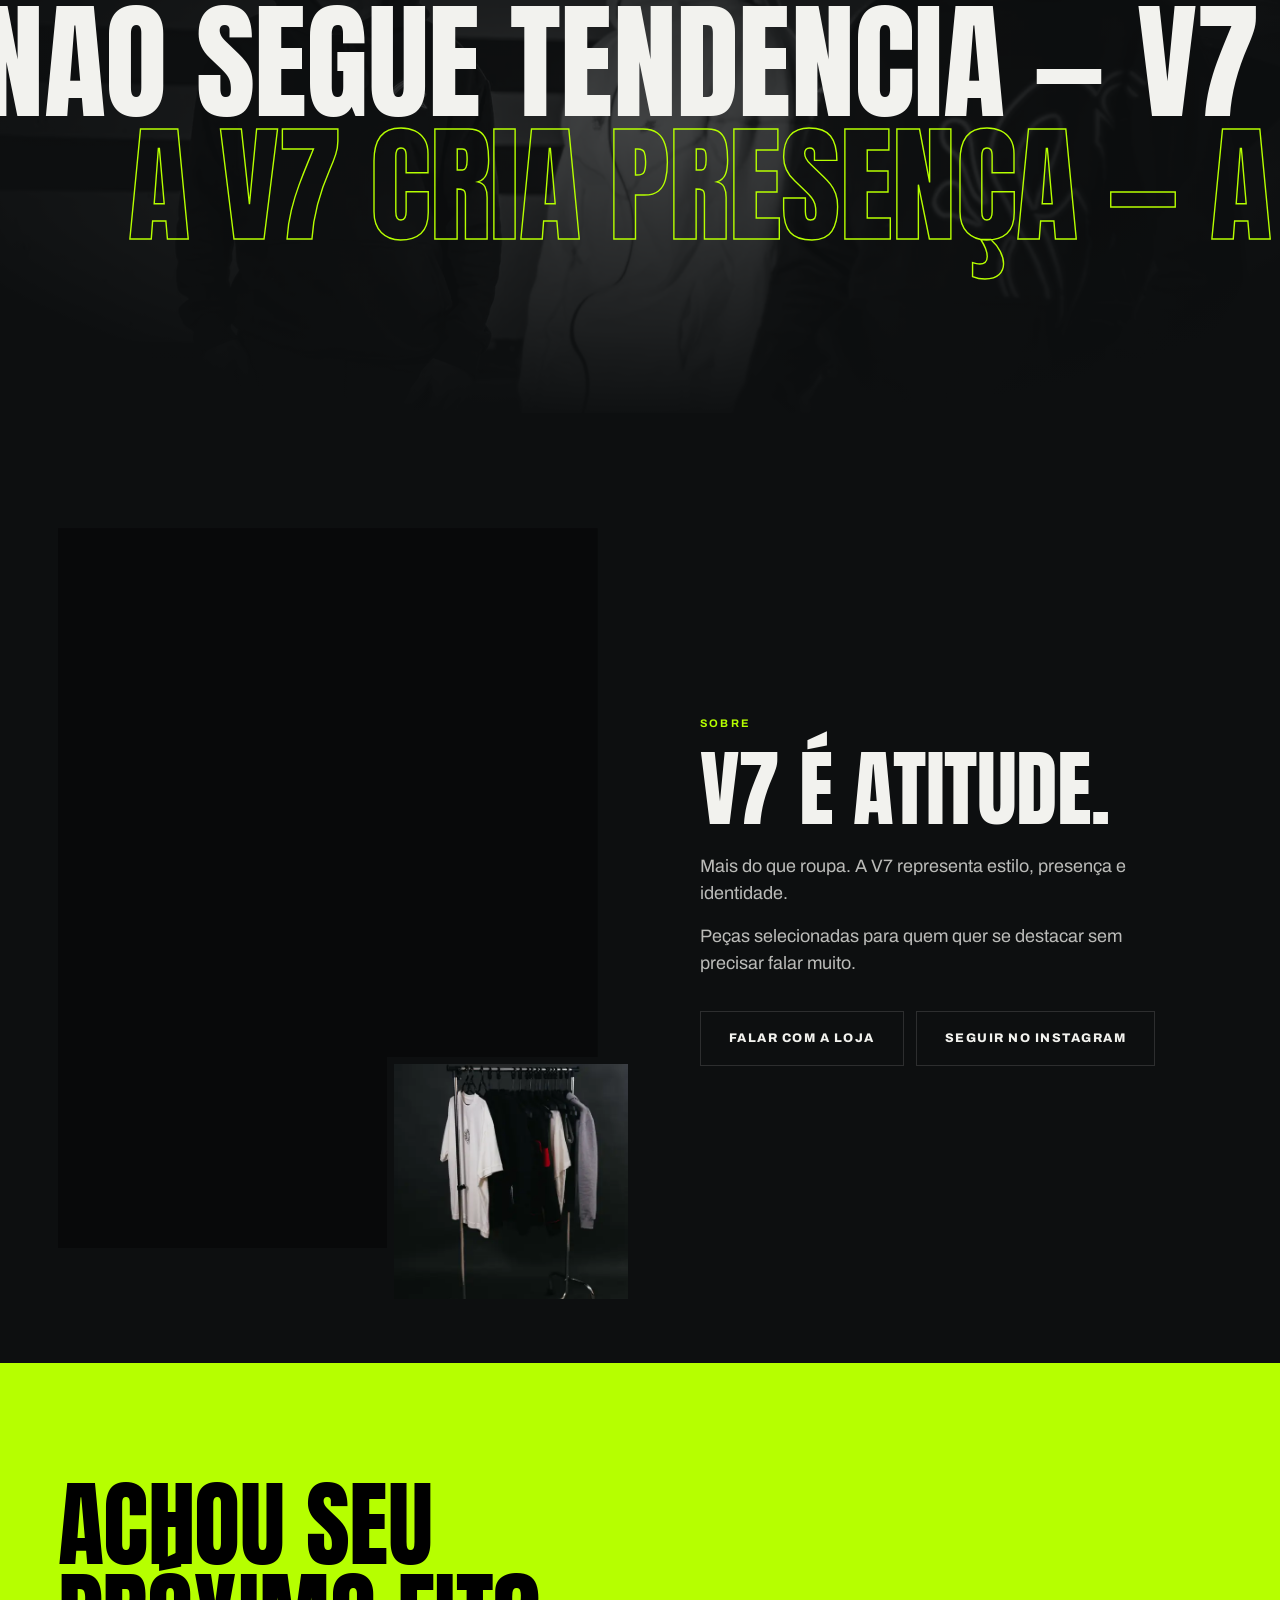
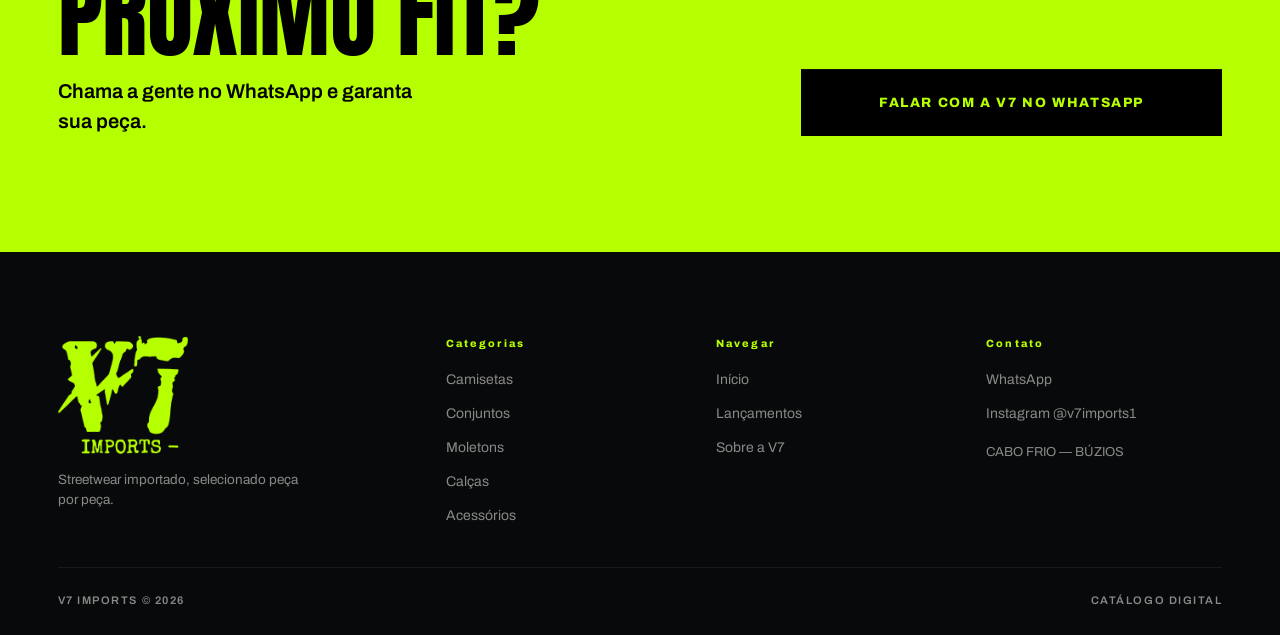
==== commit 1ee05075: "Vídeo da máquina bordando entra na seção "V7 é atitude" O arquivo é 720x1280, ou seja, em pé — não c" ====
--- a/index.html
+++ b/index.html
@@ -144,7 +144,12 @@
 <section class="sec" id="sobre">
   <div class="about">
     <div class="about__media rv">
-      <div class="m1 rv-clip"><img src="assets/img/v7-wall.webp" width="685" height="685" alt="Logo V7 na parede da loja" loading="lazy" decoding="async"></div>
+      <div class="m1 rv-clip">
+        <video data-auto muted loop playsinline autoplay preload="metadata"
+               width="720" height="1280" aria-label="Máquina bordando uma camiseta da V7">
+          <source src="assets/video/v7-costura.mp4" type="video/mp4">
+        </video>
+      </div>
       <div class="m2"><img src="assets/img/arara-sm.webp" srcset="assets/img/arara-sm.webp 520w, assets/img/arara.webp 1066w" sizes="240px" alt="Arara com as peças da V7" loading="lazy" decoding="async"></div>
     </div>
     <div>
--- a/assets/estilo.css
+++ b/assets/estilo.css
@@ -25,8 +25,8 @@
 *,*::before,*::after{box-sizing:border-box;margin:0;padding:0}
 html{scroll-behavior:smooth;-webkit-text-size-adjust:100%}
 body{background:var(--noir);color:var(--off);font-family:var(--f-body);font-size:16px;line-height:1.5;overflow-x:hidden;-webkit-font-smoothing:antialiased}
-/* trava de rolagem do menu/modal: fixa o body e guarda a posicao no JS */
-body.lock{position:fixed;left:0;right:0;width:100%;overflow:hidden}
+/* trava de rolagem do menu/modal: sem mexer na posicao, so no overflow */
+html.v7-lock,body.v7-lock{overflow:hidden;overscroll-behavior:none}
 img,video{display:block;max-width:100%}
 a{color:inherit;text-decoration:none}
 button,input{font:inherit;color:inherit;background:none;border:0;outline:0}
@@ -63,7 +63,9 @@
 @media (hover:none),(pointer:coarse){.cur,.cur-d{display:none}}
 
 /* ------------------------------------------------------------ preloader -- */
-.pre{position:fixed;inset:0;z-index:9800;background:var(--ink);display:grid;place-items:center;transition:clip-path 1s var(--ease)}
+.pre{position:fixed;inset:0;z-index:9800;background:var(--ink);display:grid;place-items:center;transition:clip-path var(--pre-t,.62s) var(--ease)}
+/* ja viu a abertura nesta visita: a cortina sai bem mais rapido */
+.pre.rapido{--pre-t:.34s}
 .pre.out{clip-path:inset(0 0 100% 0);pointer-events:none}
 .pre img{width:clamp(140px,24vw,240px);filter:drop-shadow(0 0 40px rgba(182,255,0,.35))}
 .pre__bar{width:min(280px,58vw);height:2px;background:rgba(242,242,238,.14);margin:28px auto 0;overflow:hidden}
@@ -86,19 +88,20 @@
 .burger{display:none;width:44px;height:44px;margin-left:auto;position:relative;flex:0 0 auto}
 .burger i{position:absolute;left:10px;right:10px;height:2px;background:var(--off);transition:transform .35s var(--ease),opacity .2s}
 .burger i:nth-child(1){top:16px}.burger i:nth-child(2){top:22px}.burger i:nth-child(3){top:28px}
-body.menu .burger i:nth-child(1){transform:translateY(6px) rotate(45deg)}
-body.menu .burger i:nth-child(2){opacity:0}
-body.menu .burger i:nth-child(3){transform:translateY(-6px) rotate(-45deg)}
-
-.menu{position:fixed;inset:0;height:100dvh;z-index:6900;background:var(--ink);padding:calc(var(--head-h) + 20px) var(--pad) 28px;display:flex;flex-direction:column;overflow-y:auto;-webkit-overflow-scrolling:touch;
-  opacity:0;visibility:hidden;transform:translateY(-12px);pointer-events:none;
-  transition:opacity .34s var(--ease),transform .5s var(--ease),visibility 0s .5s}
-body.menu .menu{opacity:1;visibility:visible;transform:none;pointer-events:auto;
-  transition:opacity .3s var(--ease),transform .5s var(--ease),visibility 0s}
-.menu a.ml{font-family:var(--f-display);text-transform:uppercase;font-size:clamp(1.9rem,8vw,3.2rem);line-height:1.04;border-bottom:1px solid var(--line-soft);padding:11px 0;opacity:0;transform:translateY(24px);transition:opacity .5s var(--ease),transform .5s var(--ease),color .2s}
-body.menu .menu a.ml{opacity:1;transform:none}
-.menu a.ml:hover,.menu a.ml.ativo{color:var(--neon)}
-.menu__foot{margin-top:auto;display:flex;justify-content:space-between;align-items:flex-end;gap:18px;flex-wrap:wrap;padding-top:24px}
+body.v7-aberto .burger i:nth-child(1){transform:translateY(6px) rotate(45deg)}
+body.v7-aberto .burger i:nth-child(2){opacity:0}
+body.v7-aberto .burger i:nth-child(3){transform:translateY(-6px) rotate(-45deg)}
+
+.v7-painel{position:fixed;inset:0;z-index:6900;background:var(--ink);padding:calc(var(--head-h) + 20px) var(--pad) 28px;display:flex;flex-direction:column;overflow-y:auto;-webkit-overflow-scrolling:touch;
+  transform:translateY(-100%);pointer-events:none;visibility:hidden;
+  transition:transform .45s var(--ease),visibility 0s .45s}
+body.v7-aberto .v7-painel{transform:translateY(0);pointer-events:auto;visibility:visible;
+  transition:transform .45s var(--ease),visibility 0s}
+/* os links NAO comecam invisiveis de proposito: o fundo do painel e preto,
+   entao qualquer animacao que trave neles deixaria a tela preta e vazia */
+.v7-painel a.v7-ml{font-family:var(--f-display);text-transform:uppercase;font-size:clamp(1.9rem,8vw,3.2rem);line-height:1.04;border-bottom:1px solid var(--line-soft);padding:11px 0;transition:color .2s}
+.v7-painel a.v7-ml:hover,.v7-painel a.v7-ml.ativo{color:var(--neon)}
+.v7-painel__pe{margin-top:auto;display:flex;justify-content:space-between;align-items:flex-end;gap:18px;flex-wrap:wrap;padding-top:24px}
 
 /* --------------------------------------------------------------- botões -- */
 .btn{--bg:var(--neon);--fg:#000;position:relative;display:inline-flex;align-items:center;justify-content:center;gap:12px;background:var(--bg);color:var(--fg);padding:17px 28px;overflow:hidden;font-size:12.5px;font-weight:800;letter-spacing:.12em;text-transform:uppercase;transition:transform .3s var(--ease),box-shadow .3s,color .3s}
@@ -328,9 +331,11 @@
 
 .about{display:grid;grid-template-columns:1.05fr .95fr;gap:clamp(26px,5vw,84px);align-items:center}
 .about__media{position:relative}
-.about__media{max-width:520px}
-.about__media .m1{aspect-ratio:1/1;overflow:hidden;background:var(--graf)}
-.about__media .m1 img{width:100%;height:100%;object-fit:cover}
+.about__media{max-width:540px}
+/* moldura em pe: o video da costura e 720x1280 */
+.about__media .m1{aspect-ratio:3/4;overflow:hidden;background:var(--ink)}
+.about__media .m1 img,
+.about__media .m1 video{width:100%;height:100%;object-fit:cover;display:block}
 .about__media .m2{position:absolute;right:-7%;bottom:-8%;width:46%;aspect-ratio:1;overflow:hidden;border:7px solid var(--noir);background:var(--graf)}
 .about__media .m2 img{width:100%;height:100%;object-fit:cover}
 .about p{color:rgba(242,242,238,.76);font-size:clamp(15px,1.5vw,18px);max-width:44ch}
@@ -391,7 +396,12 @@
 
 .float{position:fixed;right:16px;bottom:16px;z-index:6000;display:flex;align-items:center;gap:10px;background:var(--neon);color:#000;padding:15px 19px;font-size:11.5px;font-weight:800;letter-spacing:.12em;text-transform:uppercase;box-shadow:0 12px 36px rgba(0,0,0,.55);transform:translateY(130%);transition:transform .5s var(--ease)}
 .float.on{transform:none}
-@media (max-width:640px){.float span{display:none}.float{padding:16px}}
+@media (max-width:640px){
+  /* no celular o texto sai e o botao vira um circulo, mesmo verde neon */
+  .float span{display:none}
+  .float{width:56px;height:56px;padding:0;gap:0;border-radius:50%;justify-content:center}
+  .float svg{width:26px;height:26px}
+}
 
 /* ============================ PÁGINA DE CATEGORIA ========================= */
 .chero{position:relative;height:clamp(460px,78svh,760px);overflow:hidden;background:var(--ink);display:flex;align-items:flex-end}
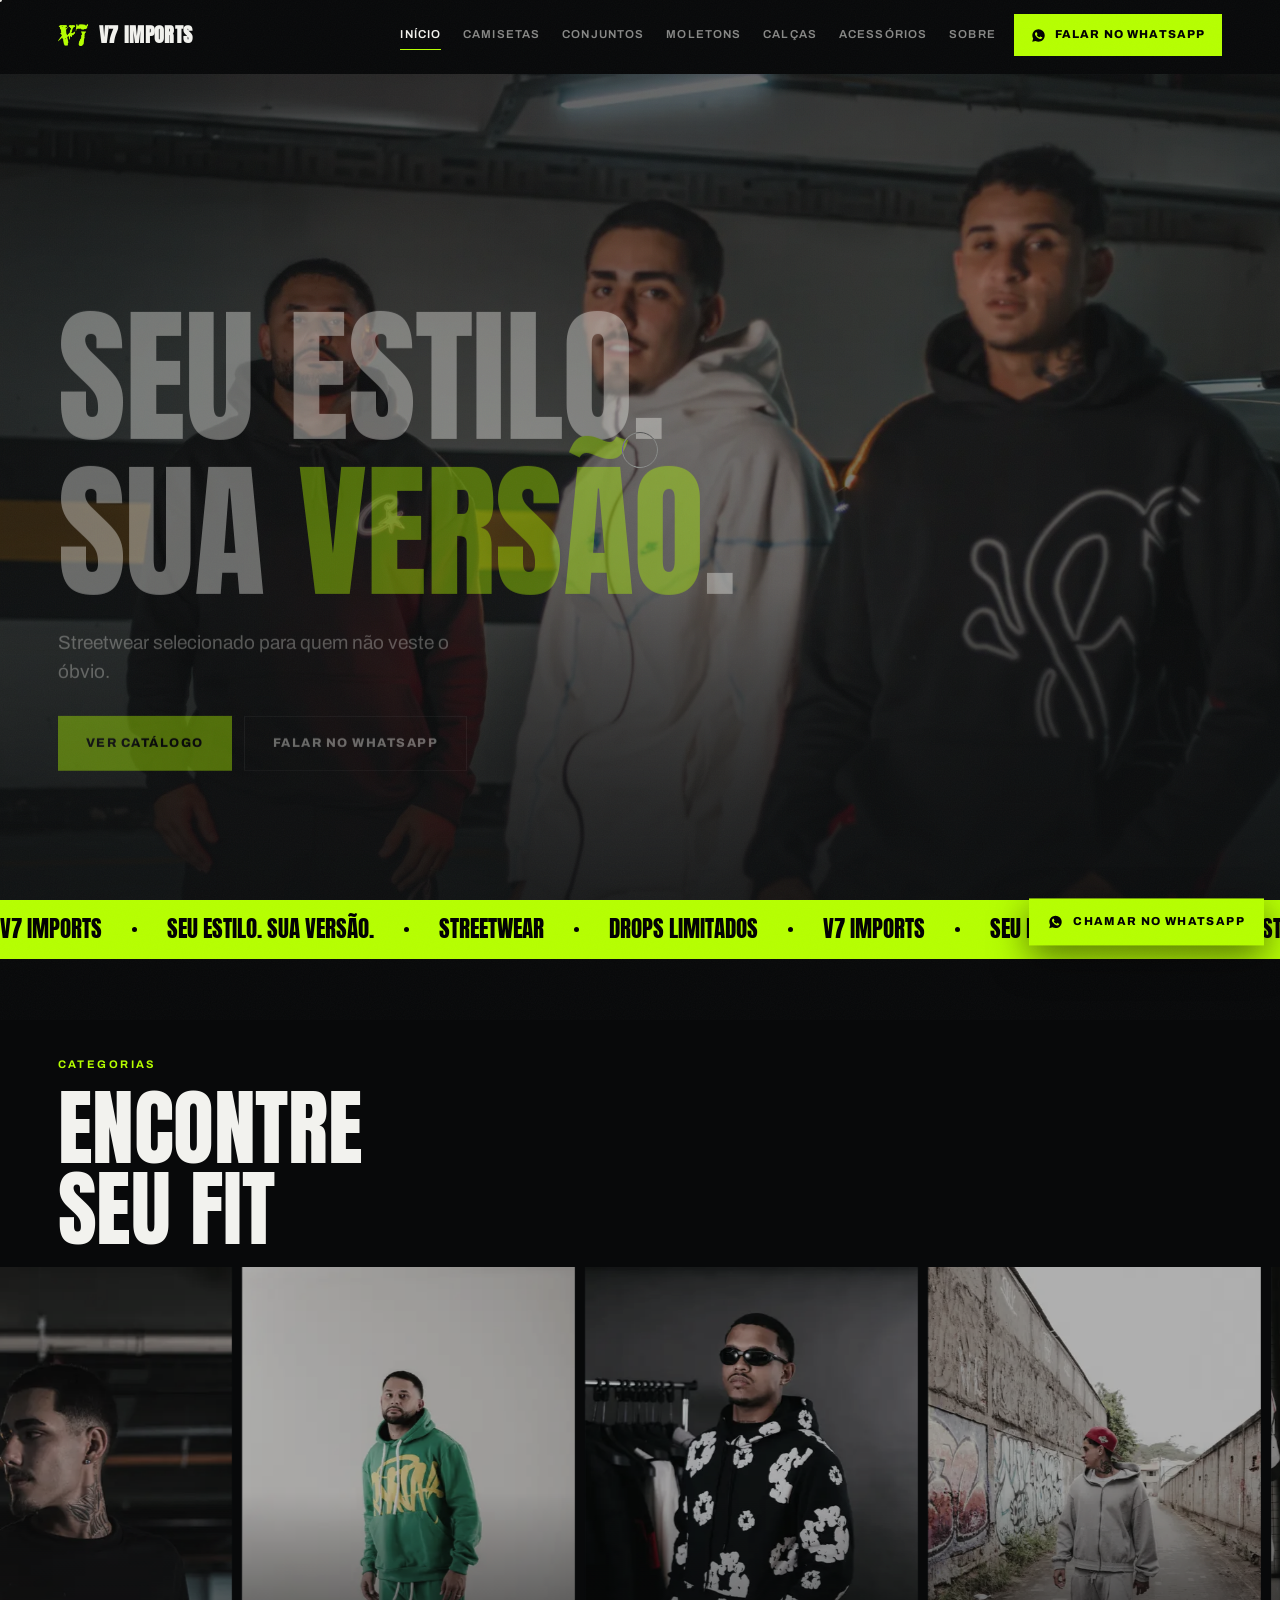
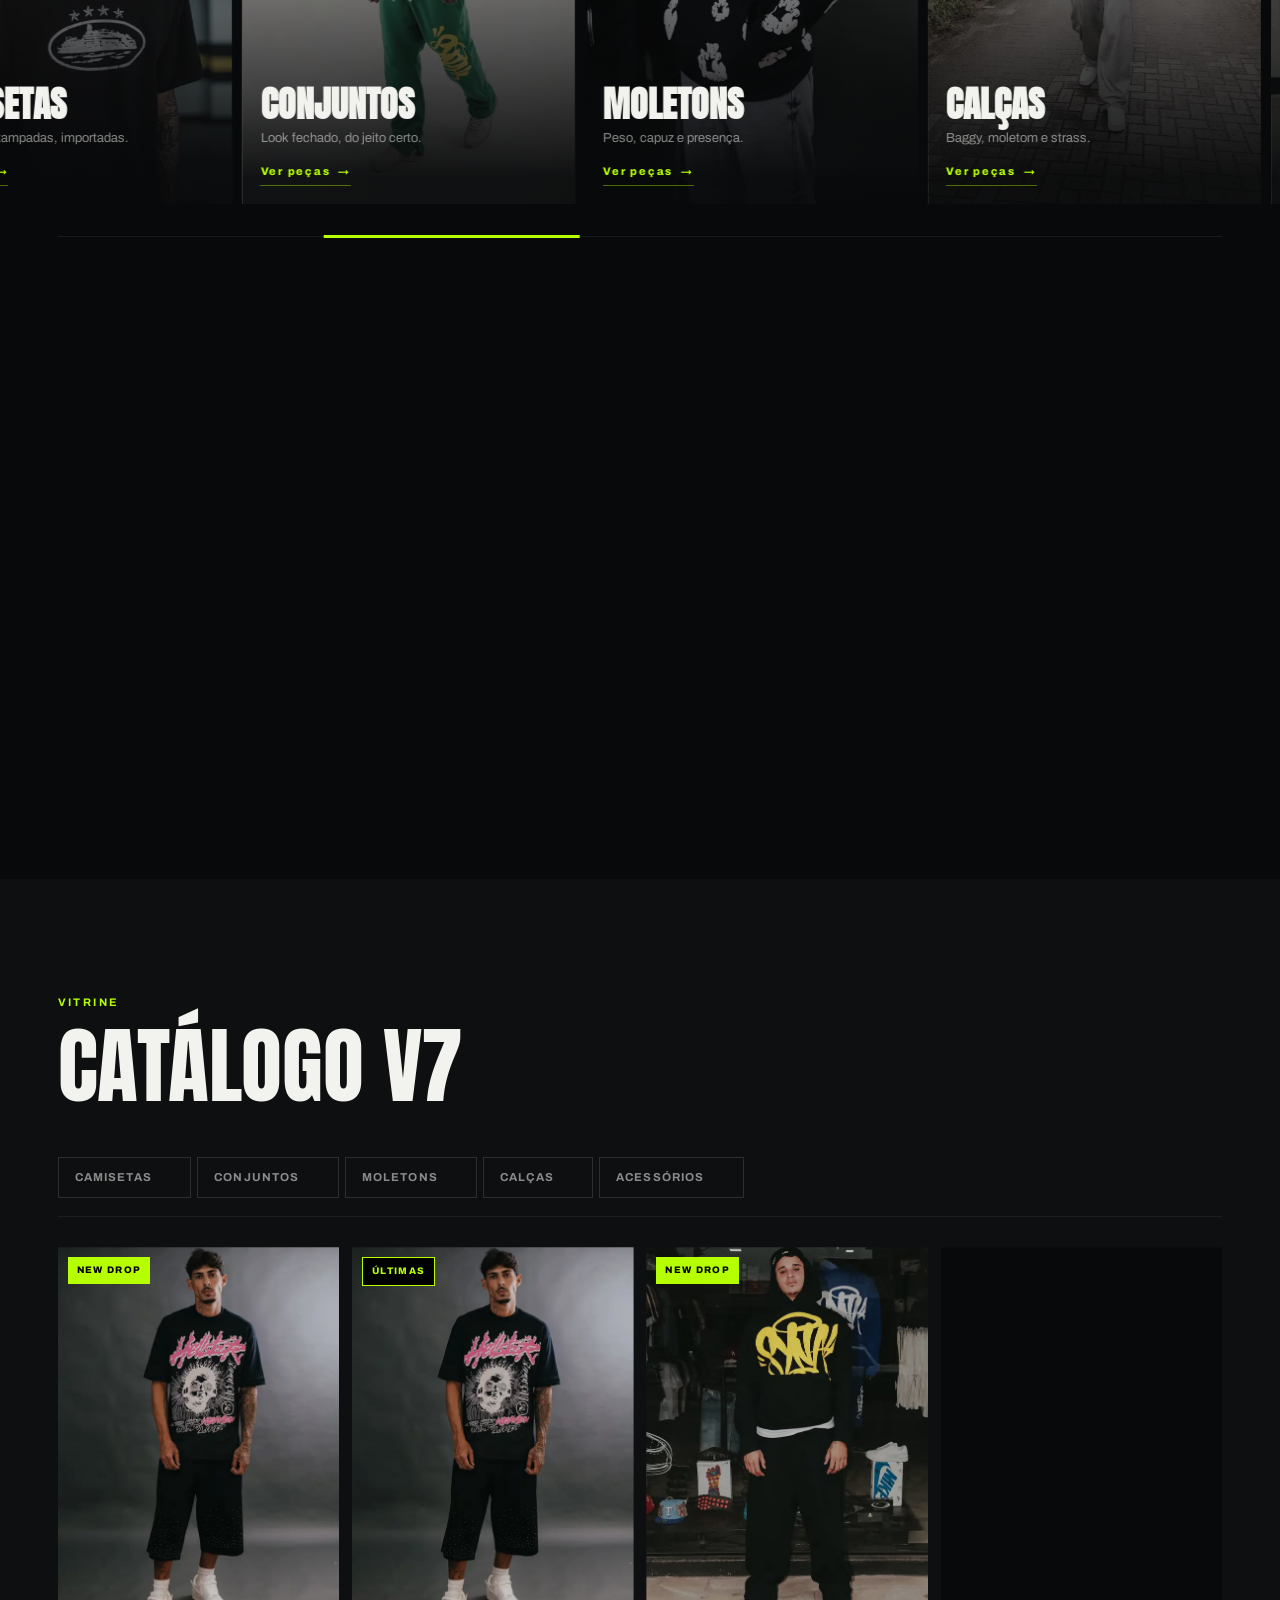
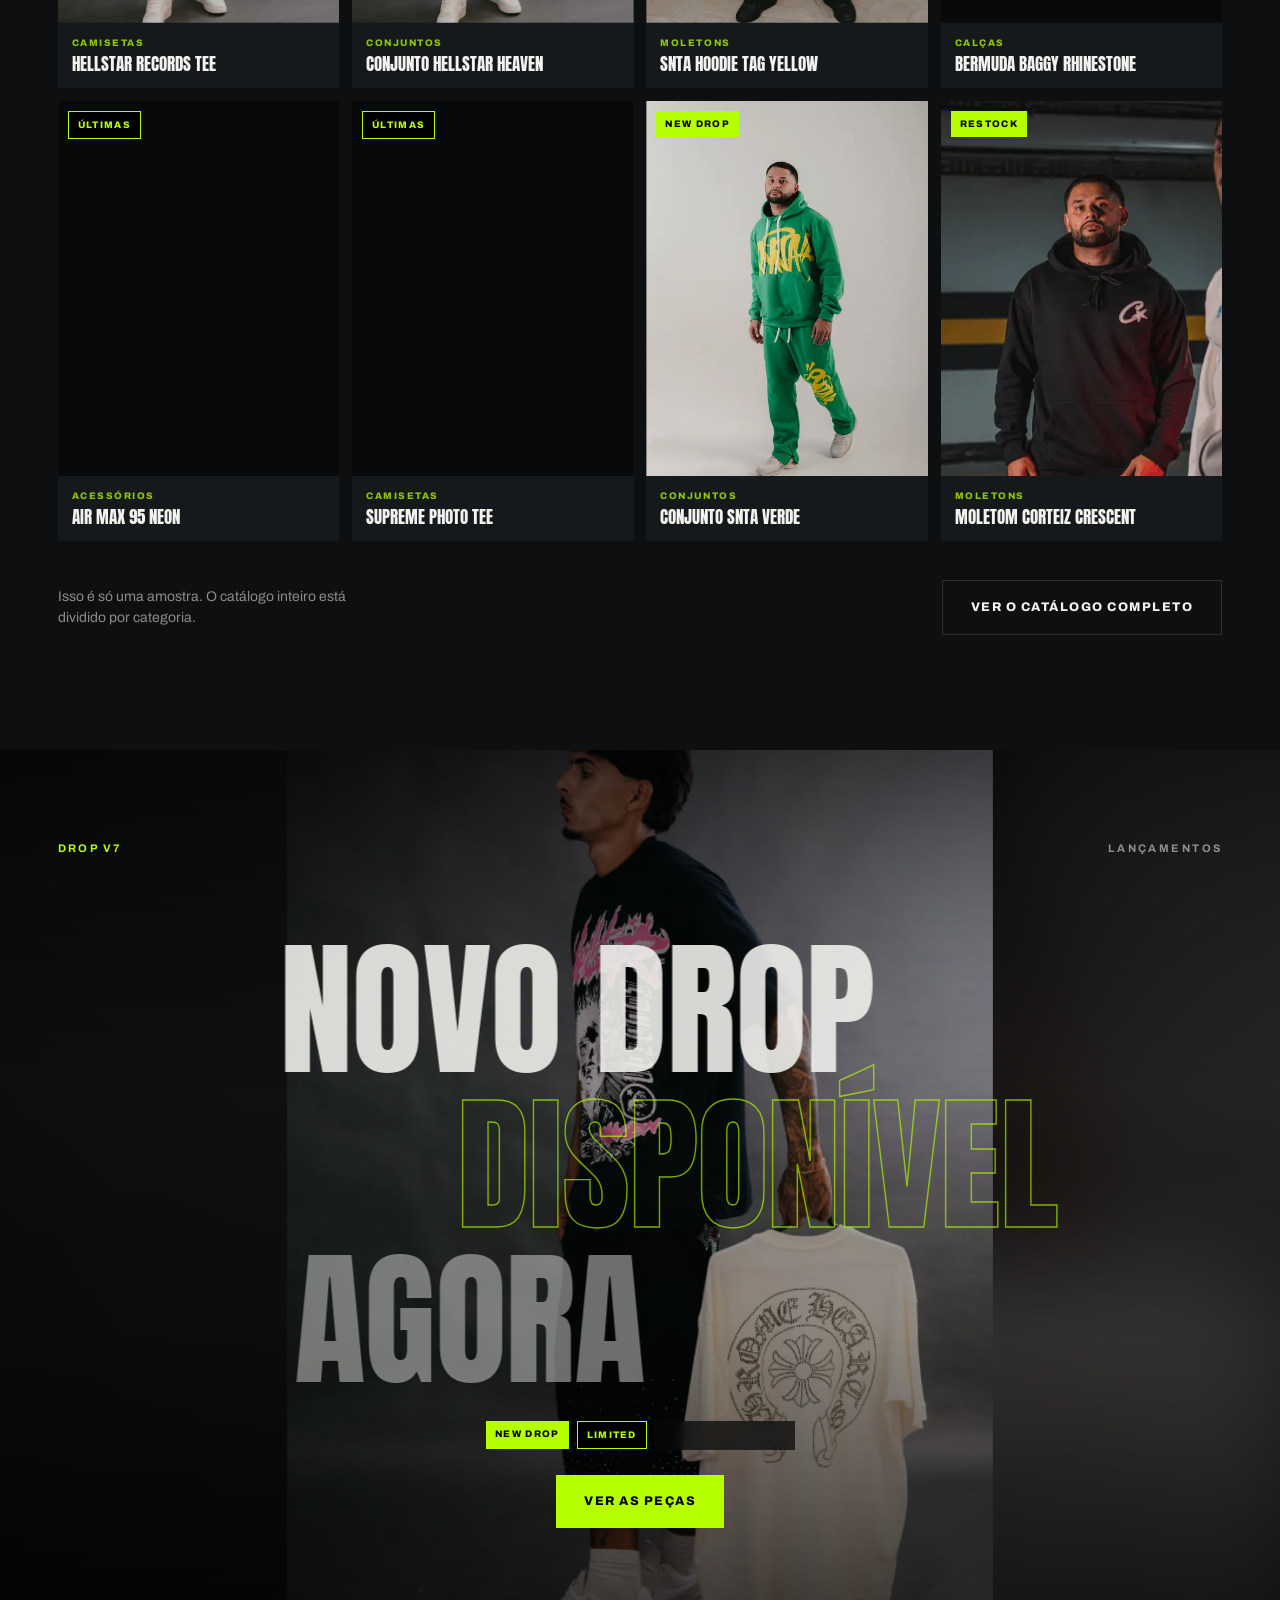
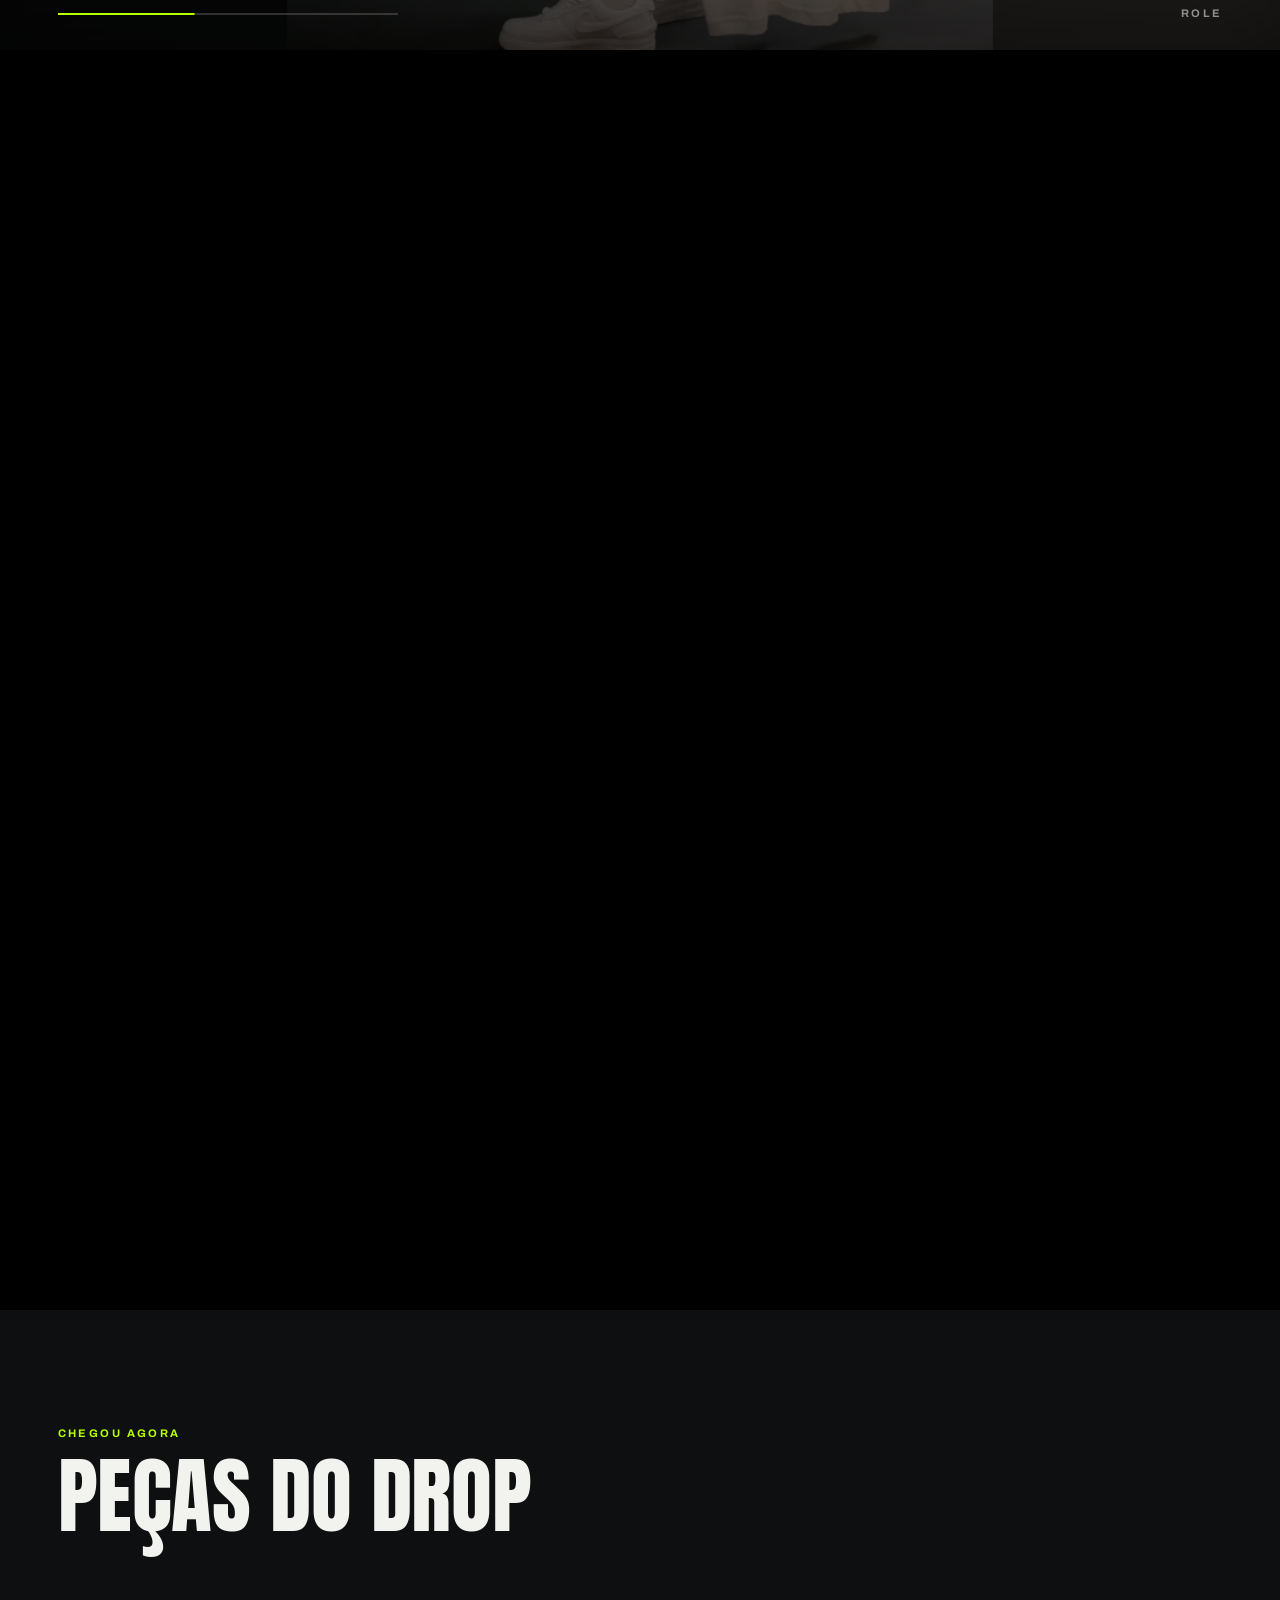
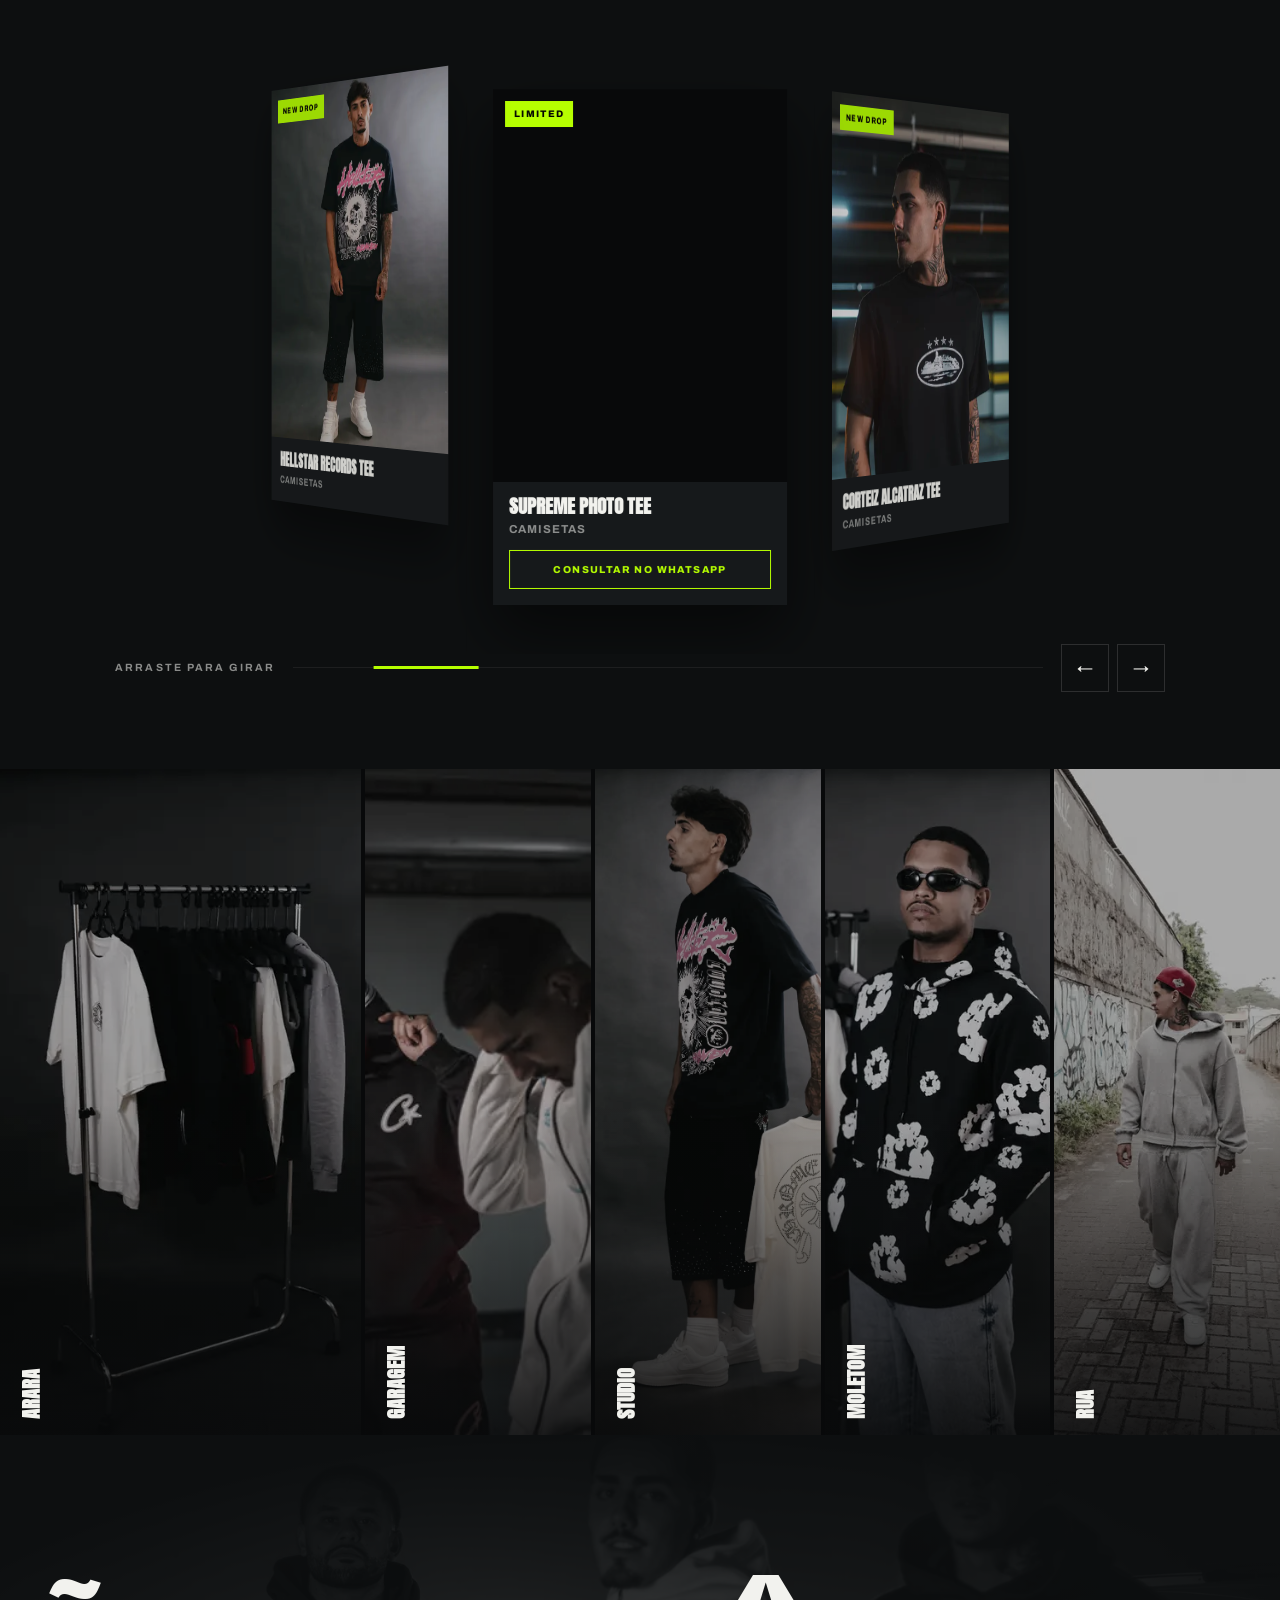
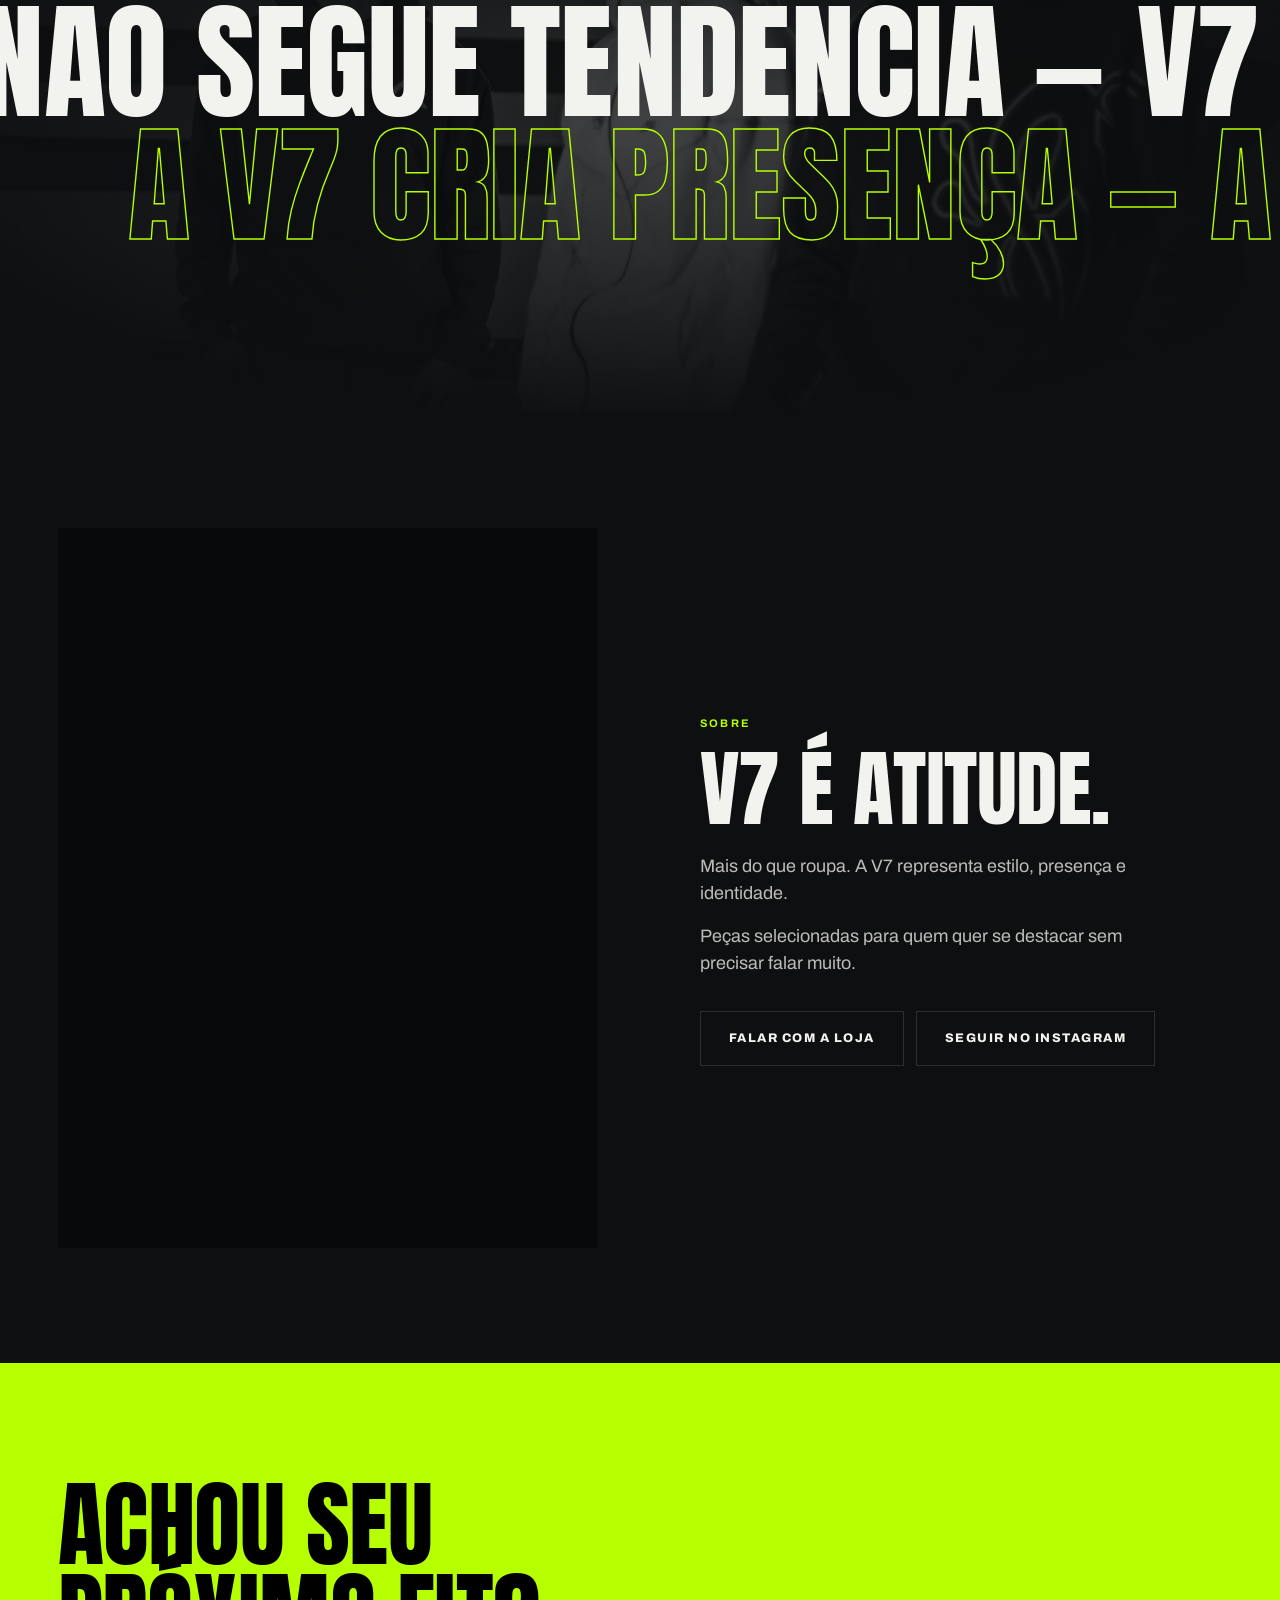
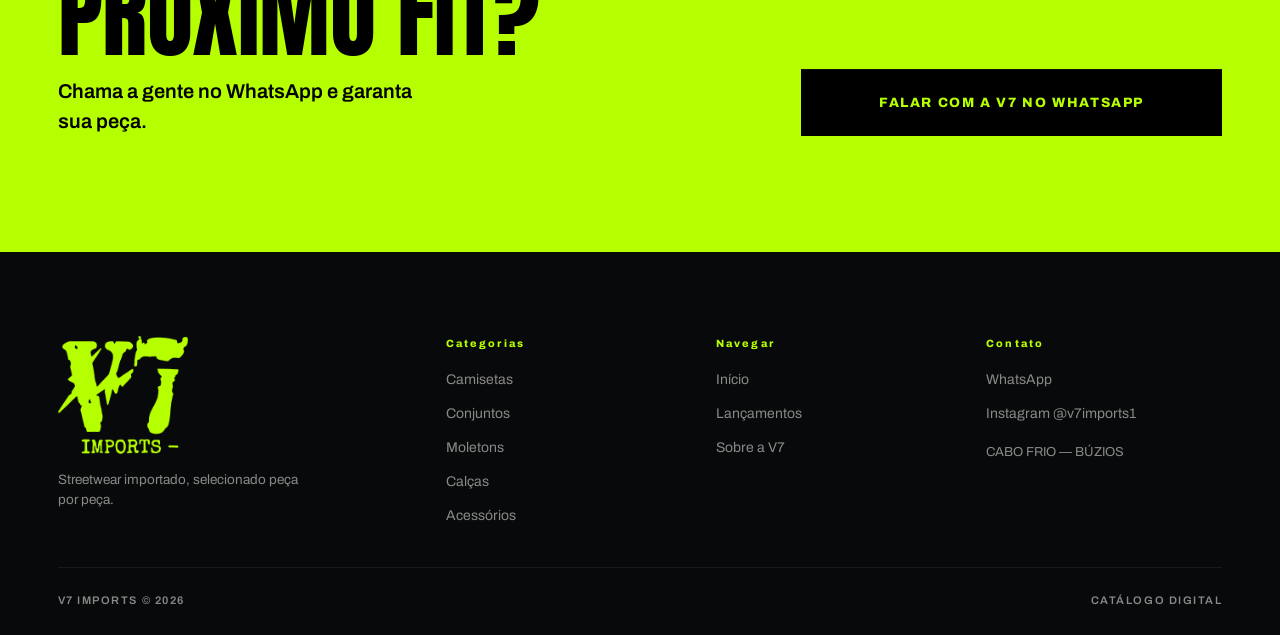
==== commit ca3c1b14: "Vídeo do drop sem recorte no desktop, e sai a foto por cima do vídeo do sobre Os três vídeos do site" ====
--- a/index.html
+++ b/index.html
@@ -150,7 +150,6 @@
           <source src="assets/video/v7-costura.mp4" type="video/mp4">
         </video>
       </div>
-      <div class="m2"><img src="assets/img/arara-sm.webp" srcset="assets/img/arara-sm.webp 520w, assets/img/arara.webp 1066w" sizes="240px" alt="Arara com as peças da V7" loading="lazy" decoding="async"></div>
     </div>
     <div>
       <span class="lbl neon">Sobre</span>
--- a/assets/estilo.css
+++ b/assets/estilo.css
@@ -256,6 +256,14 @@
 .drop__sticky{position:sticky;top:0;height:100svh;overflow:hidden}
 .drop__media{position:absolute;inset:0;will-change:transform}
 .drop__media video{width:100%;height:100%;object-fit:cover}
+@media (min-width:901px){
+  /* video em pe numa tela deitada: mostra o quadro inteiro em vez de recortar
+     a faixa do meio e ampliar. O fundo desfocado ocupa a largura que sobra. */
+  .drop__media::before{content:"";position:absolute;inset:-6%;
+    background:url("img/hellstar-side.webp") center/cover no-repeat;
+    filter:blur(52px) brightness(.4) saturate(.65)}
+  .drop__media video{position:relative;z-index:1;object-fit:contain}
+}
 .drop__veil{position:absolute;inset:0;will-change:opacity;background:linear-gradient(to bottom,rgba(0,0,0,.82),rgba(0,0,0,.32) 38%,rgba(0,0,0,.42) 64%,rgba(0,0,0,.9))}
 .drop__in{position:absolute;inset:0;z-index:3;padding:calc(var(--head-h) + 20px) var(--pad) 28px;display:flex;flex-direction:column;justify-content:space-between;text-align:center}
 .drop__title{margin:auto 0}
@@ -330,17 +338,14 @@
 .impact__row .dsp{font-size:clamp(2.6rem,10vw,10rem);display:inline-block;padding-right:.25em}
 
 .about{display:grid;grid-template-columns:1.05fr .95fr;gap:clamp(26px,5vw,84px);align-items:center}
-.about__media{position:relative}
-.about__media{max-width:540px}
+.about__media{position:relative;max-width:540px}
 /* moldura em pe: o video da costura e 720x1280 */
 .about__media .m1{aspect-ratio:3/4;overflow:hidden;background:var(--ink)}
 .about__media .m1 img,
 .about__media .m1 video{width:100%;height:100%;object-fit:cover;display:block}
-.about__media .m2{position:absolute;right:-7%;bottom:-8%;width:46%;aspect-ratio:1;overflow:hidden;border:7px solid var(--noir);background:var(--graf)}
-.about__media .m2 img{width:100%;height:100%;object-fit:cover}
 .about p{color:rgba(242,242,238,.76);font-size:clamp(15px,1.5vw,18px);max-width:44ch}
 .about p + p{margin-top:16px}
-@media (max-width:900px){.about{grid-template-columns:1fr}.about__media .m2{width:38%;right:0;bottom:-6%}}
+@media (max-width:900px){.about{grid-template-columns:1fr}}
 
 .cta{background:var(--neon);color:#000;padding:clamp(60px,9vw,124px) var(--pad)}
 .cta__in{display:grid;grid-template-columns:1.25fr .75fr;gap:40px;align-items:end}
